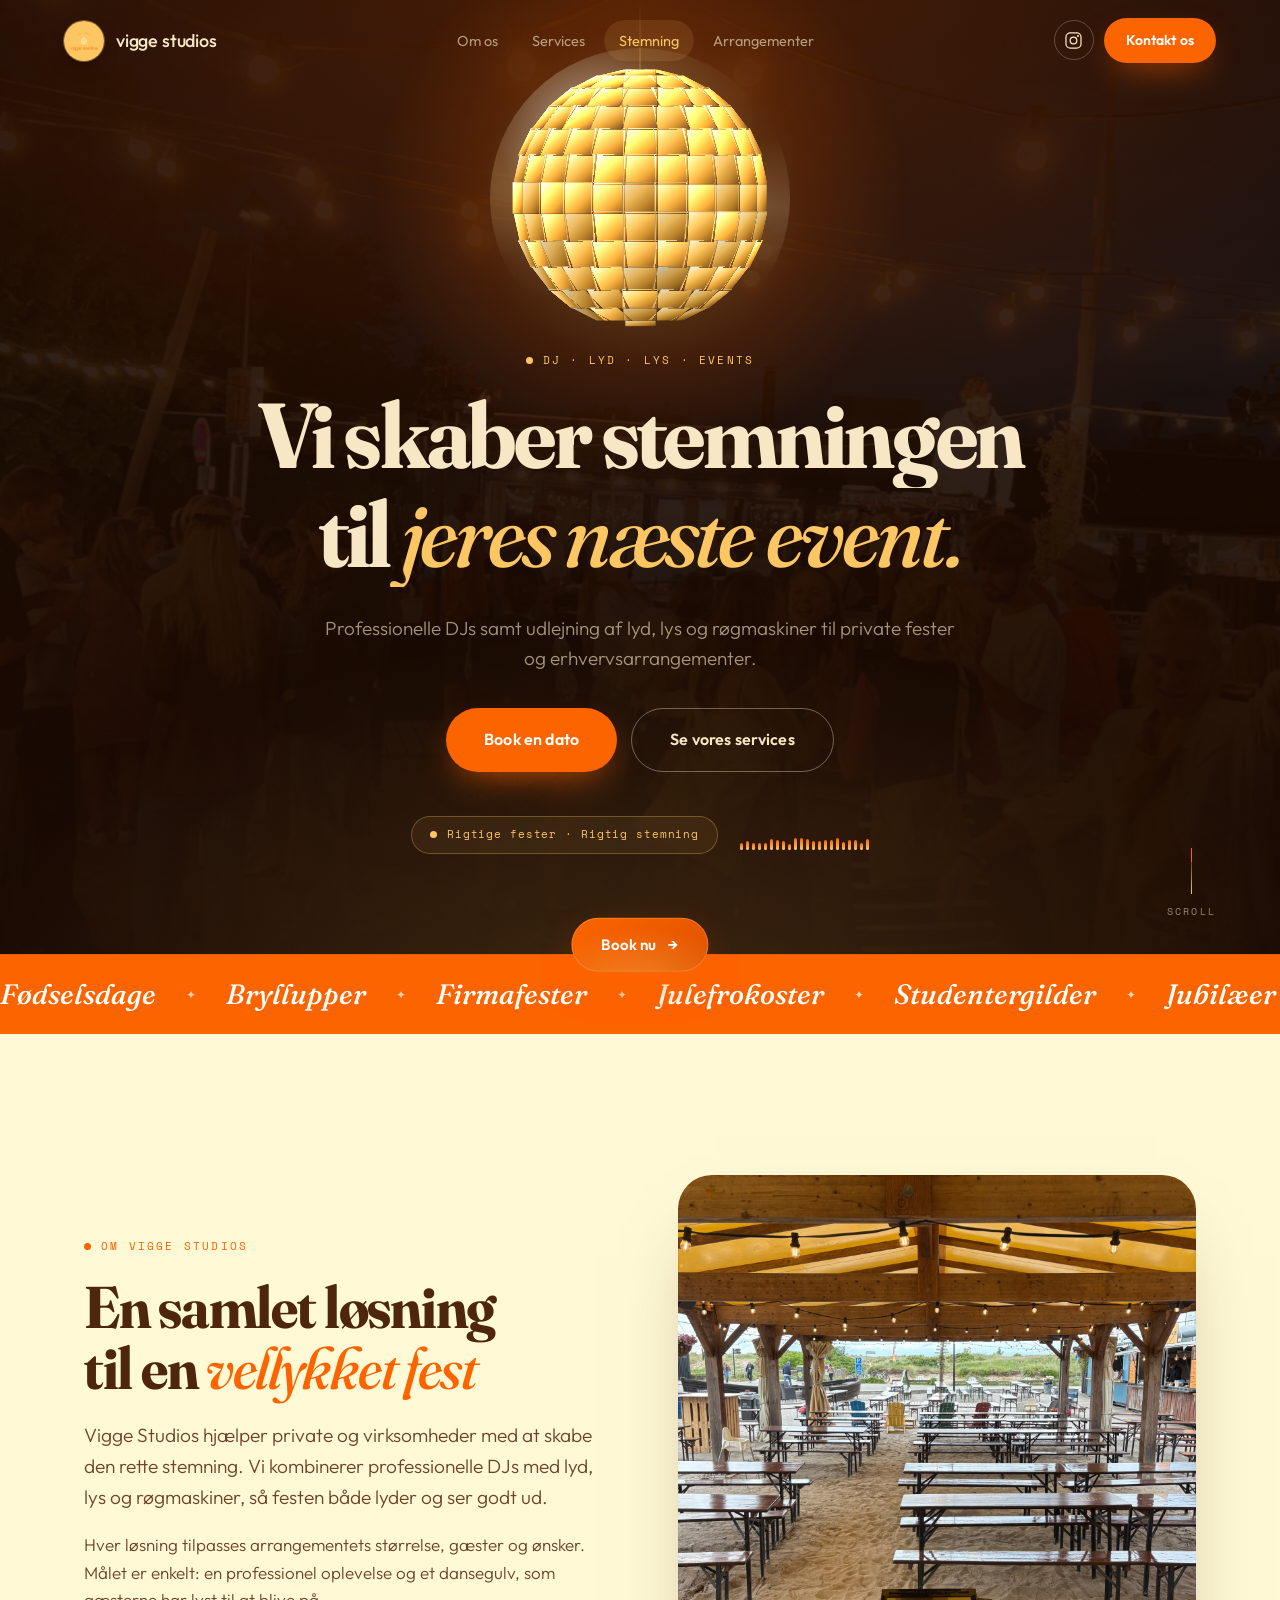
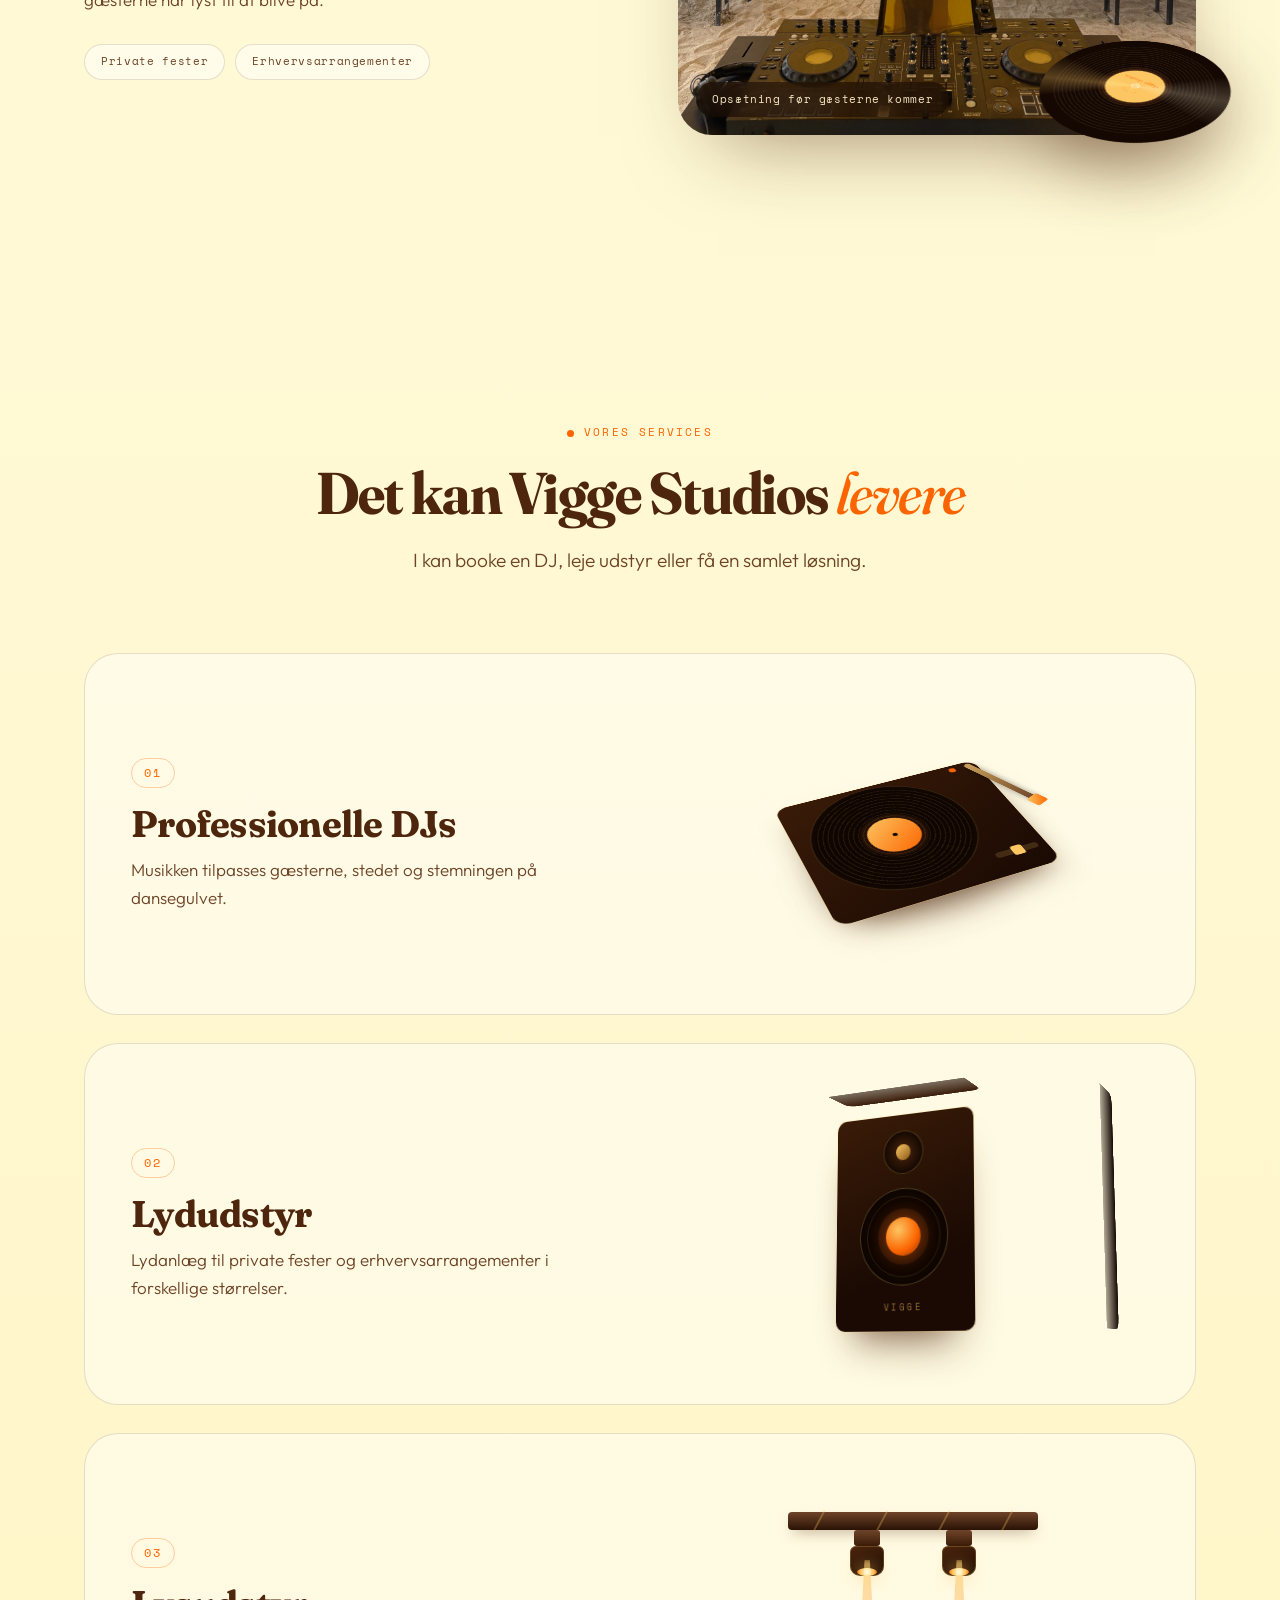
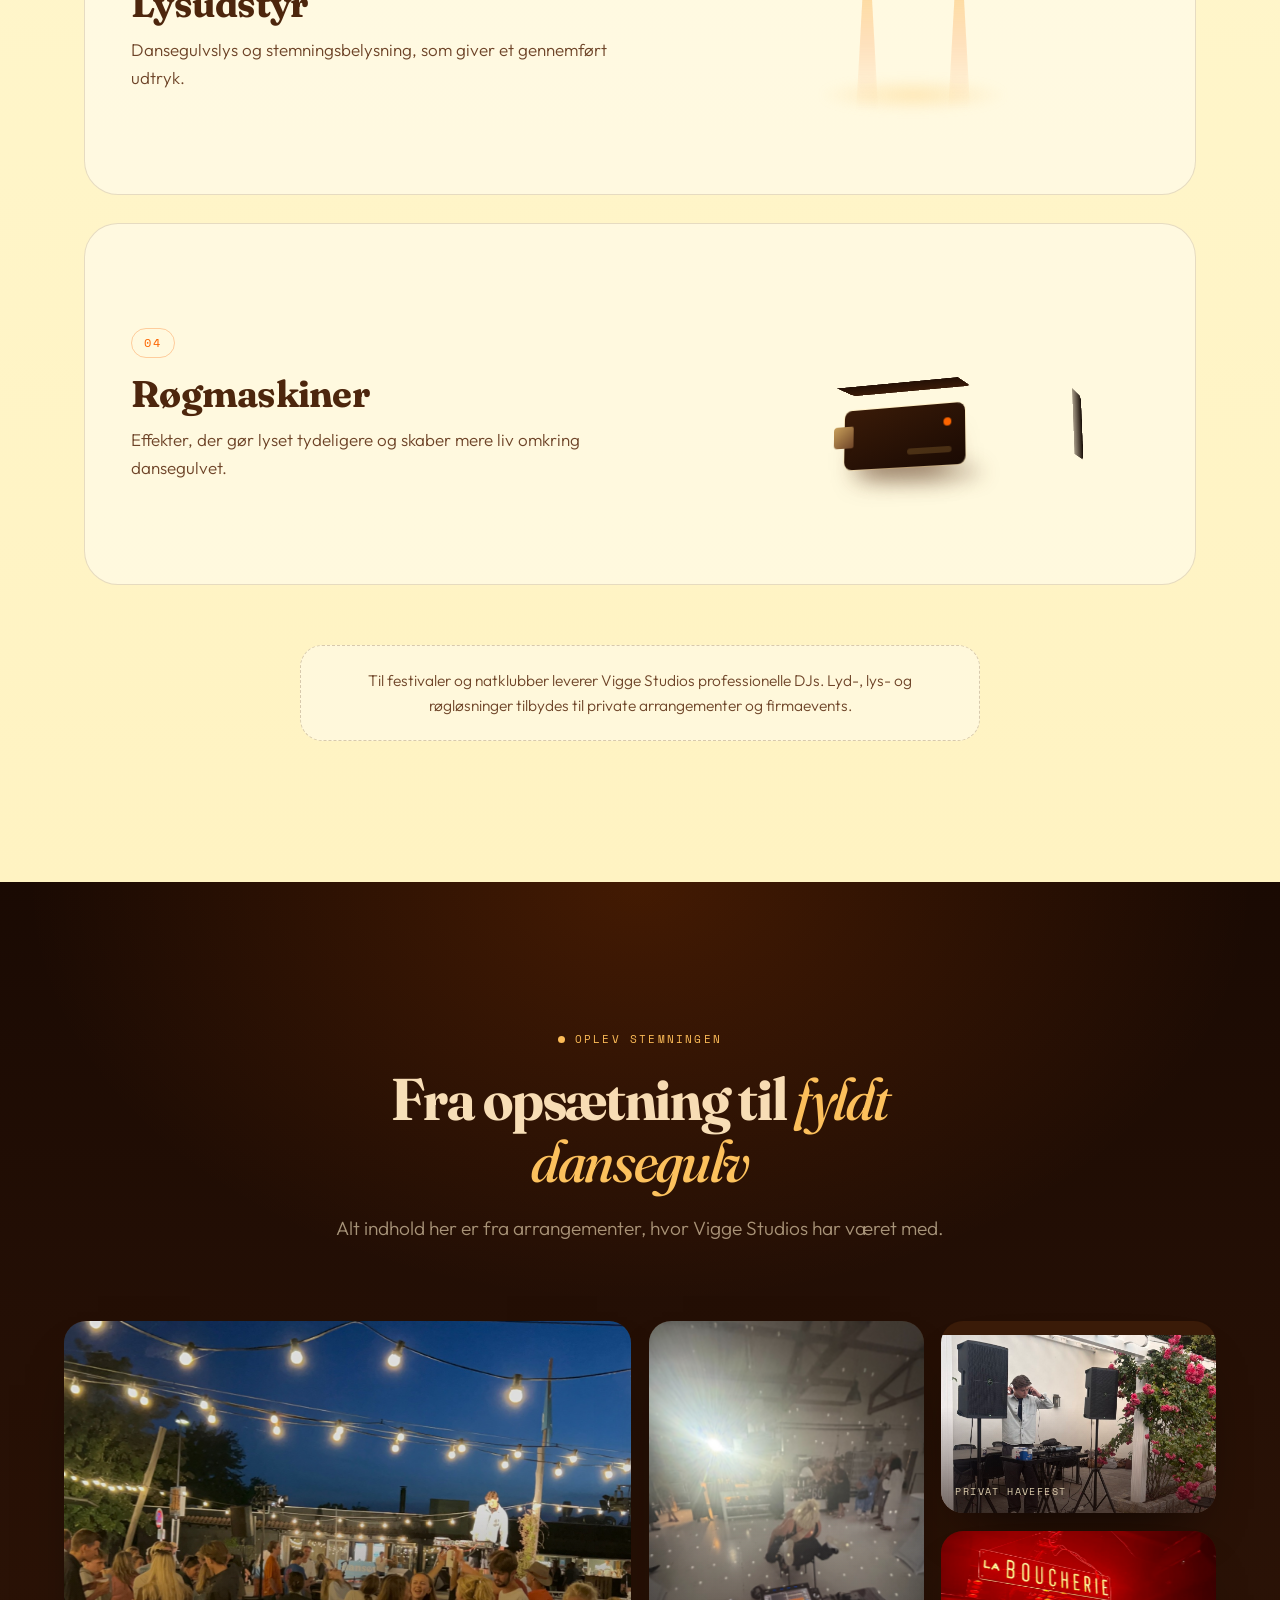
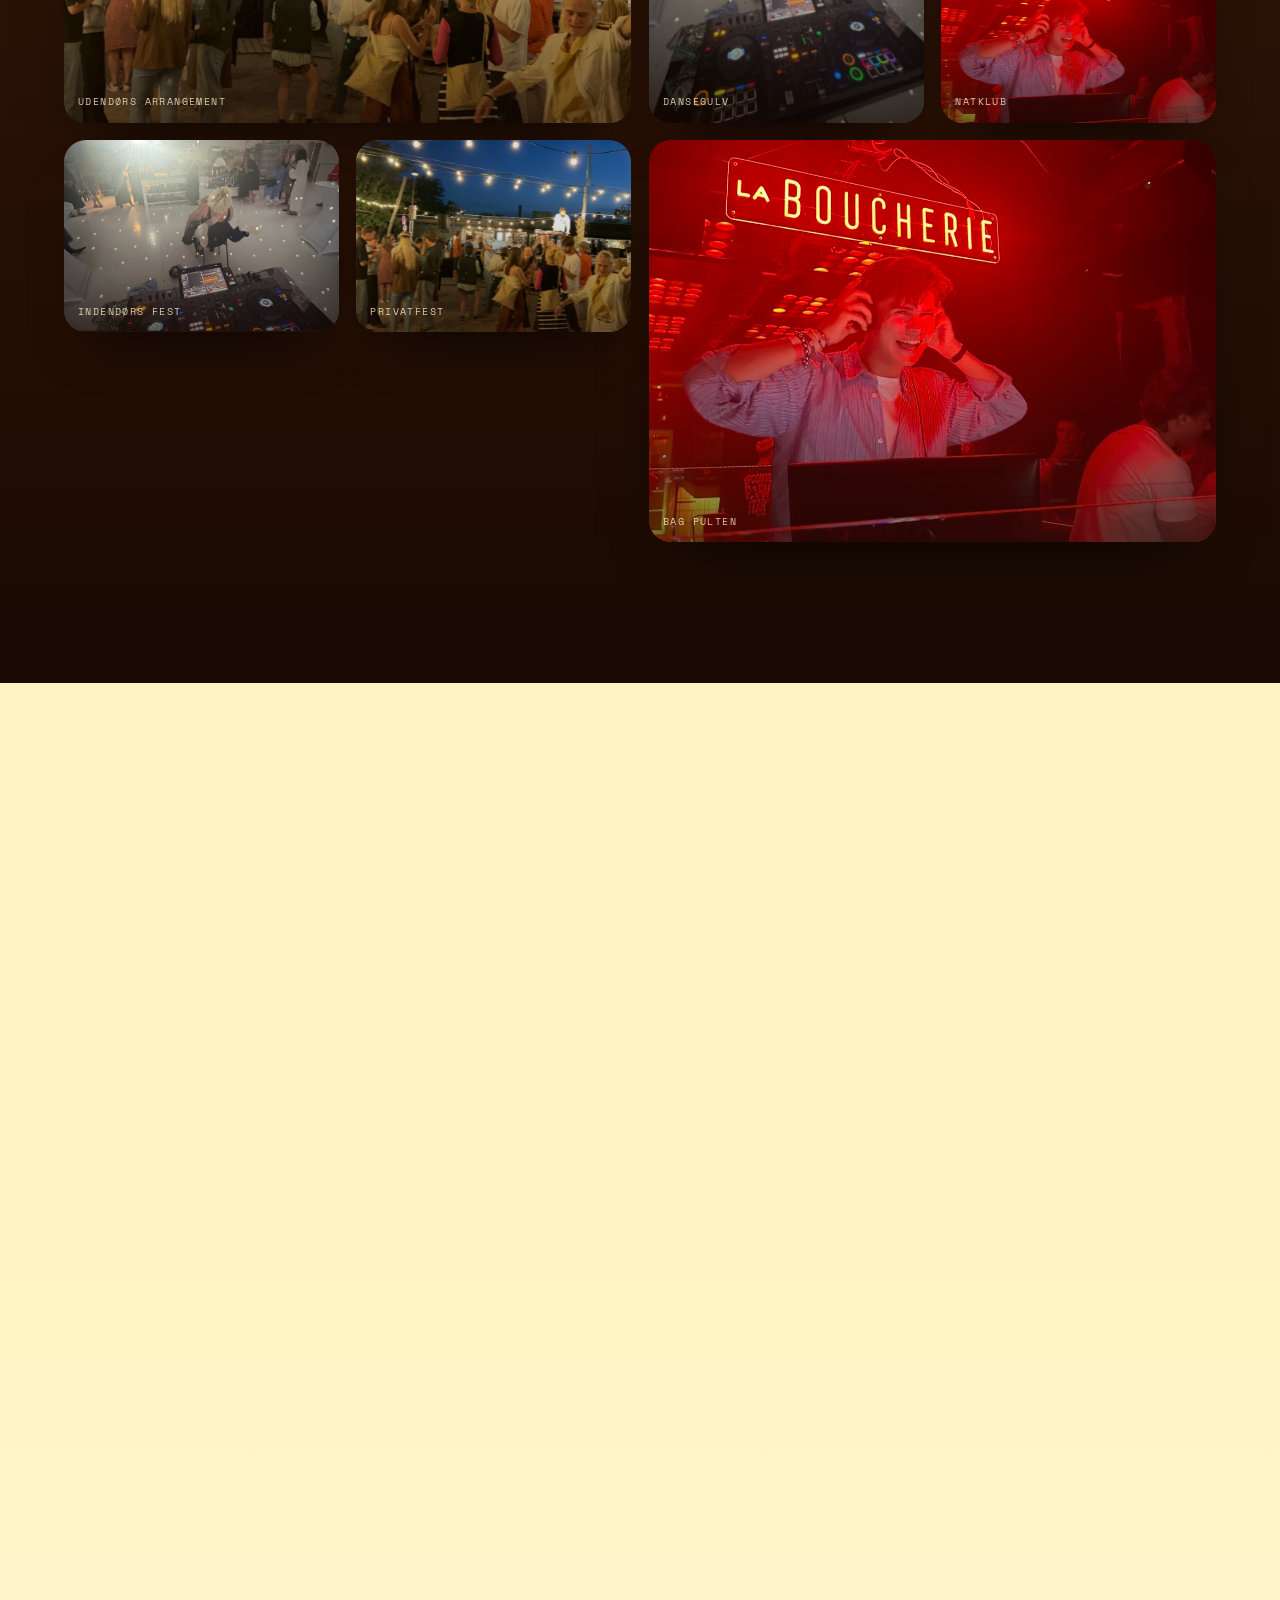
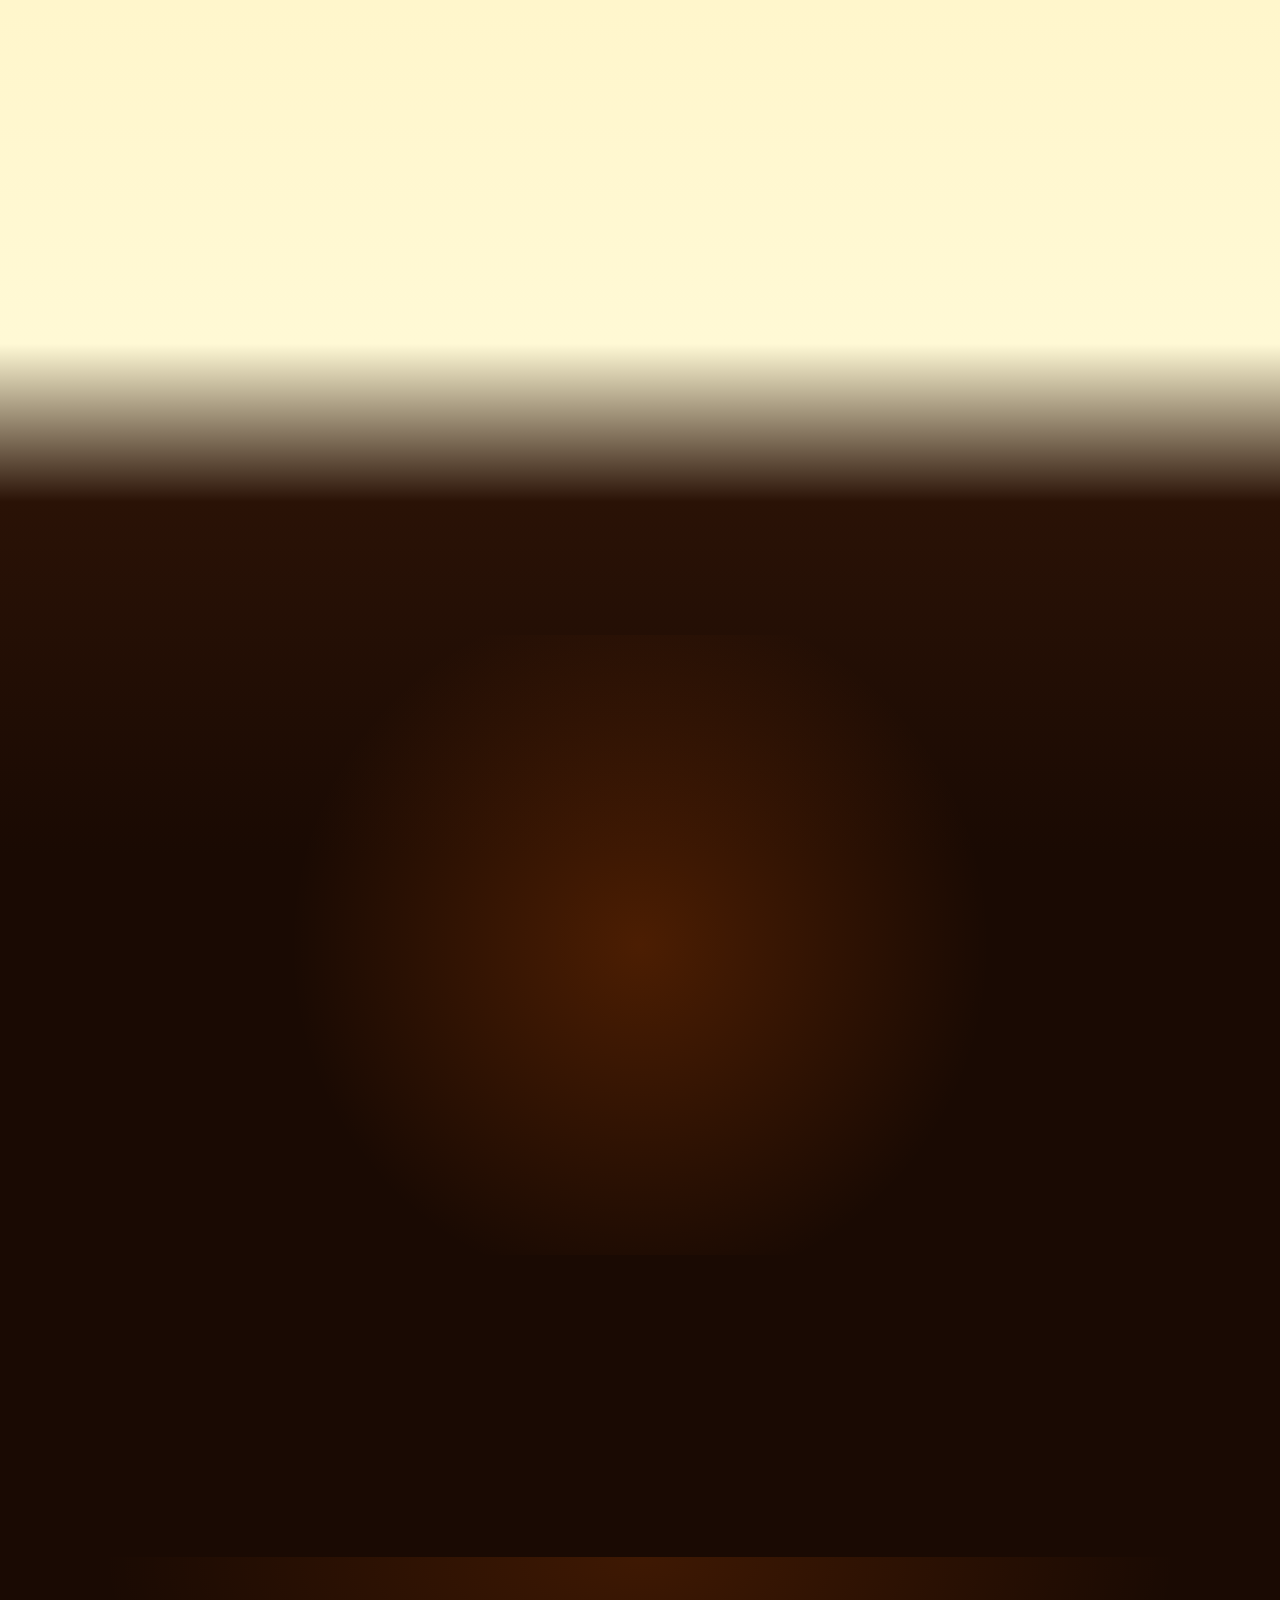
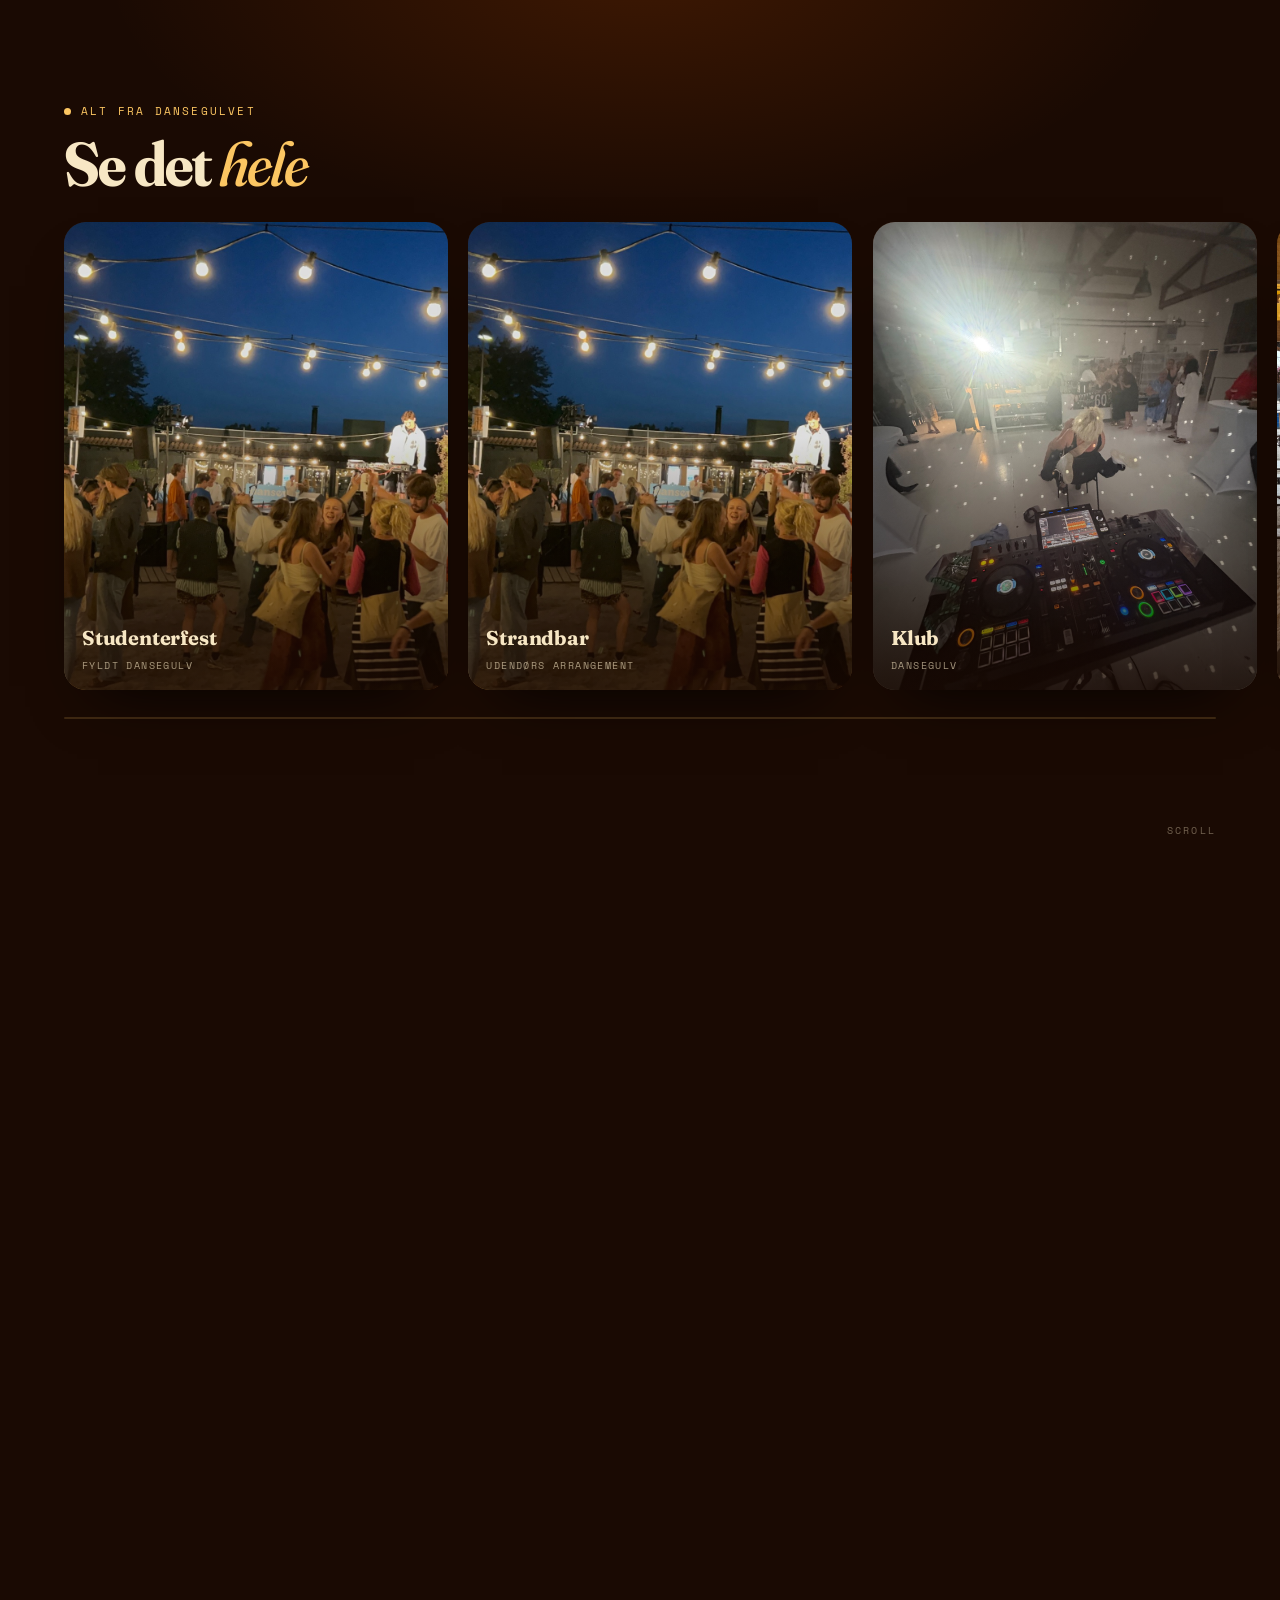
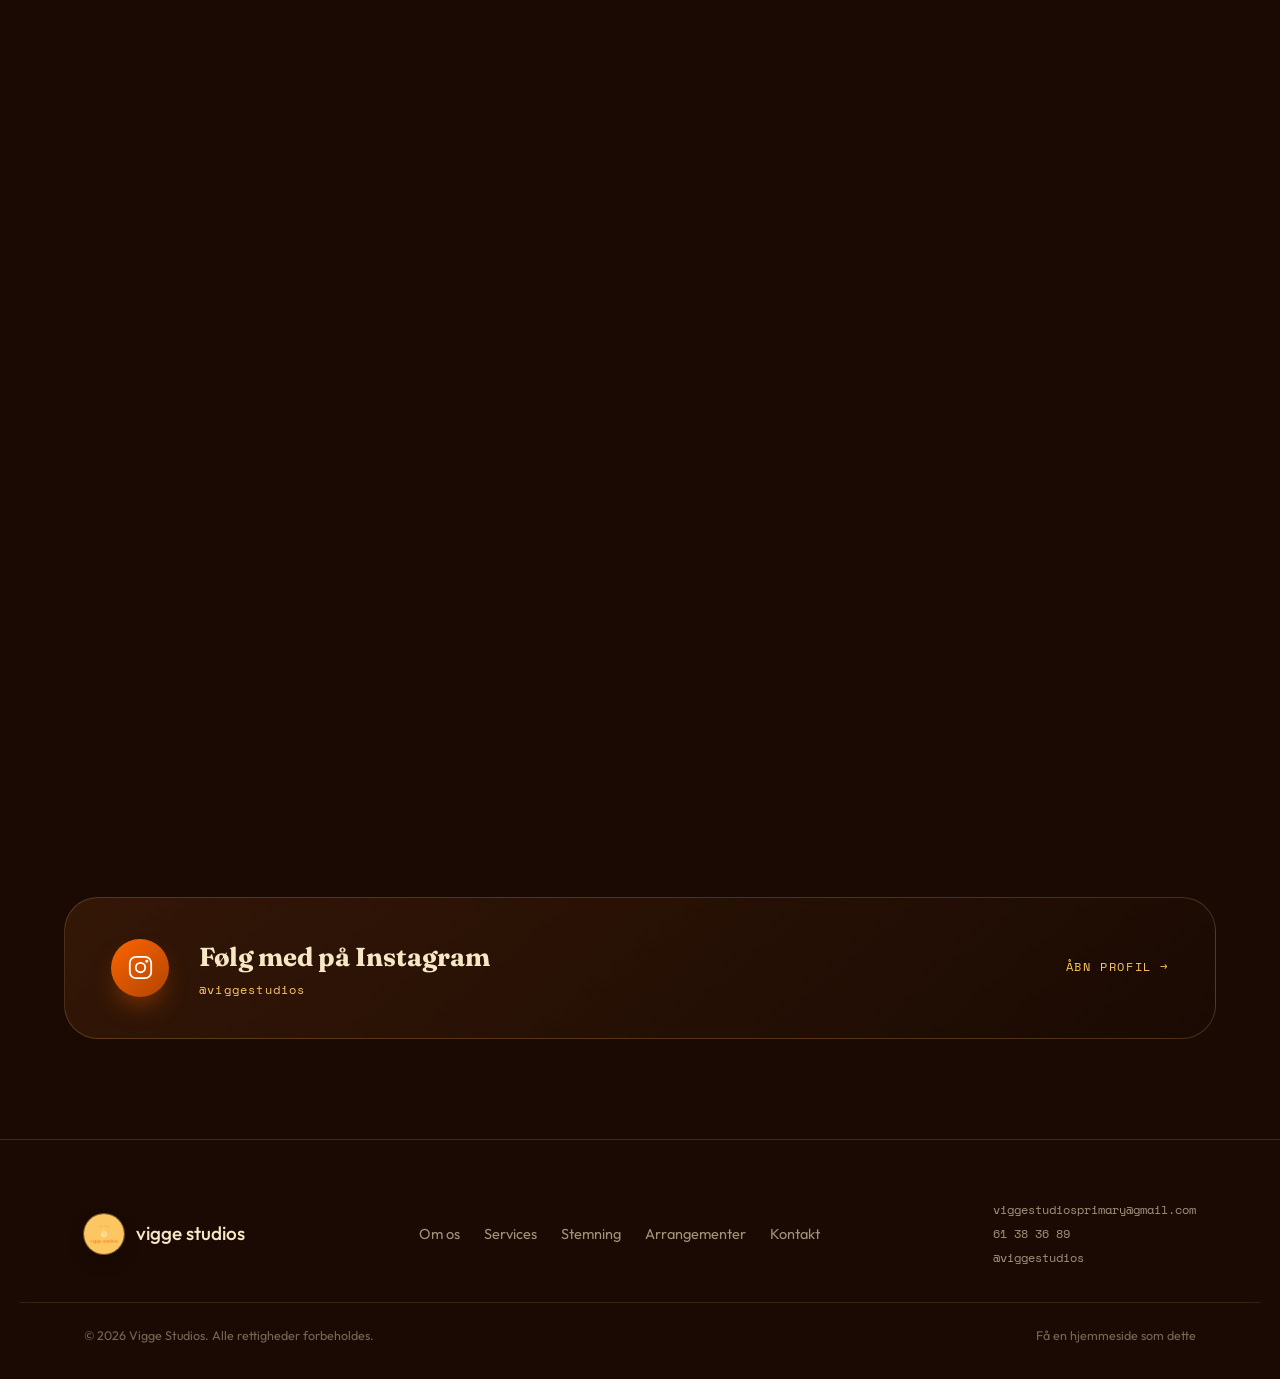
==== index.html @ 2f94278d "Ny hjemmeside + virkende kontaktformular og GEO/SEO-grundlag Erstatter den tidligere version med den" ====
<!DOCTYPE html>
<html lang="da">
<head>
<meta charset="UTF-8">
<meta name="viewport" content="width=device-width, initial-scale=1.0, viewport-fit=cover">
<meta name="description" content="Vigge Studios leverer professionelle DJs samt udlejning af lyd, lys og røgmaskiner til private fester og erhvervsarrangementer.">
<meta name="theme-color" content="#1A0A03">

<!-- Siden svarer på både www, apex og github.io. Uden canonical
     tæller de som tre kopier af samme indhold. -->
<link rel="canonical" href="https://www.viggestudios.com/">
<meta name="robots" content="index, follow, max-image-preview:large, max-snippet:-1, max-video-preview:-1">

<!-- og:image SKAL være absolut. Med en relativ sti viser Facebook,
     LinkedIn og WhatsApp ingenting når linket deles. -->
<meta property="og:title" content="Vigge Studios | DJ, lyd, lys og events">
<meta property="og:description" content="Professionelle DJs samt lyd, lys og røgmaskiner til private fester og erhvervsarrangementer.">
<meta property="og:type" content="website">
<meta property="og:url" content="https://www.viggestudios.com/">
<meta property="og:site_name" content="Vigge Studios">
<meta property="og:locale" content="da_DK">
<meta property="og:image" content="https://www.viggestudios.com/assets/strandbar.jpeg">
<meta property="og:image:alt" content="Vigge Studios – DJ-opsætning med lys til fest">
<meta name="twitter:card" content="summary_large_image">
<meta name="twitter:title" content="Vigge Studios | DJ, lyd, lys og events">
<meta name="twitter:description" content="Professionelle DJs samt lyd, lys og røgmaskiner til private fester og erhvervsarrangementer.">
<meta name="twitter:image" content="https://www.viggestudios.com/assets/strandbar.jpeg">

<title>Vigge Studios | DJ, lyd, lys og events</title>

<link rel="icon" type="image/png" href="assets/vigge-studios-logo.png">
<link rel="preconnect" href="https://fonts.googleapis.com">
<link rel="preconnect" href="https://fonts.gstatic.com" crossorigin>
<link href="https://fonts.googleapis.com/css2?family=Fraunces:ital,opsz,wght@0,9..144,500;0,9..144,700;1,9..144,500&family=Outfit:wght@300;400;500;600;700&family=Space+Mono:wght@400;700&display=swap" rel="stylesheet">
<link rel="stylesheet" href="styles.css">

<script type="application/ld+json">
{
  "@context": "https://schema.org",
  "@type": "LocalBusiness",
  "@id": "https://www.viggestudios.com/#virksomhed",
  "name": "Vigge Studios",
  "url": "https://www.viggestudios.com/",
  "description": "Professionelle DJs samt udlejning af lyd, lys og røgmaskiner til private fester og erhvervsarrangementer.",
  "email": "viggestudiosprimary@gmail.com",
  "telephone": "+4561383689",
  "image": "https://www.viggestudios.com/assets/strandbar.jpeg",
  "logo": "https://www.viggestudios.com/assets/vigge-studios-logo.png",
  "sameAs": ["https://www.instagram.com/viggestudios/"],
  "areaServed": { "@type": "Country", "name": "Danmark" },
  "knowsLanguage": "da",
  "contactPoint": {
    "@type": "ContactPoint",
    "contactType": "Booking og forespørgsler",
    "telephone": "+4561383689",
    "email": "viggestudiosprimary@gmail.com",
    "availableLanguage": "da"
  },
  "makesOffer": [
    { "@type": "Offer", "itemOffered": { "@type": "Service", "name": "Professionelle DJs",
      "description": "Musikken tilpasses gæsterne, stedet og stemningen på dansegulvet." } },
    { "@type": "Offer", "itemOffered": { "@type": "Service", "name": "Lydudstyr",
      "description": "Lydanlæg til private fester og erhvervsarrangementer i forskellige størrelser." } },
    { "@type": "Offer", "itemOffered": { "@type": "Service", "name": "Lysudstyr",
      "description": "Dansegulvslys og stemningsbelysning, som giver et gennemført udtryk." } },
    { "@type": "Offer", "itemOffered": { "@type": "Service", "name": "Røgmaskiner",
      "description": "Effekter, der gør lyset tydeligere og skaber mere liv omkring dansegulvet." } }
  ]
}
</script>
</head>

<body data-beat="124">

<!-- ============ CURSOR ============ -->
<div class="cursor" id="cursor" aria-hidden="true"><span class="cursor-dot"></span><span class="cursor-ring"></span><span class="cursor-label"></span></div>

<!-- ============ AMBIENT LIGHT CANVAS ============ -->
<canvas class="lightfield" id="lightfield" aria-hidden="true"></canvas>
<div class="grain" aria-hidden="true"></div>

<!-- ============ HEADER ============ -->
<header class="site-header" id="header">
  <a class="brand" href="#top" aria-label="Vigge Studios – gå til toppen">
    <span class="brand-mark"><img src="assets/vigge-studios-logo.png" alt=""></span>
    <span class="brand-name">vigge studios</span>
  </a>

  <nav class="nav" aria-label="Hovedmenu">
    <a href="#om"><span>Om os</span></a>
    <a href="#services"><span>Services</span></a>
    <a href="#stemning"><span>Stemning</span></a>
    <a href="#events"><span>Arrangementer</span></a>
  </nav>

  <div class="header-right">
    <a class="ig-link" href="https://instagram.com/viggestudios" target="_blank" rel="noopener noreferrer" aria-label="Vigge Studios på Instagram">
      <svg viewBox="0 0 24 24" aria-hidden="true"><rect x="2.5" y="2.5" width="19" height="19" rx="5.5"/><circle cx="12" cy="12" r="4.2"/><circle cx="17.6" cy="6.4" r="1.3" class="ig-dot"/></svg>
    </a>
    <a class="btn btn-sm btn-solid" href="#kontakt"><span>Kontakt os</span></a>
    <button class="burger" id="burger" type="button" aria-expanded="false" aria-controls="mobile-menu" aria-label="Åbn menu">
      <i></i><i></i><i></i>
    </button>
  </div>
</header>

<!-- ============ MOBILE MENU ============ -->
<div class="mobile-menu" id="mobile-menu" hidden>
  <nav aria-label="Mobilmenu">
    <a href="#om"><em>01</em> Om os</a>
    <a href="#services"><em>02</em> Services</a>
    <a href="#stemning"><em>03</em> Stemning</a>
    <a href="#events"><em>04</em> Arrangementer</a>
    <a href="#kontakt"><em>05</em> Kontakt</a>
  </nav>
  <div class="mobile-menu-foot">
    <a href="tel:+4561383689">61 38 36 89</a>
    <a href="https://instagram.com/viggestudios" target="_blank" rel="noopener noreferrer">@viggestudios</a>
  </div>
</div>

<main id="top">

  <!-- ============ HERO ============ -->
  <section class="hero" id="hero">
    <div class="hero-bg" aria-hidden="true">
      <video id="hero-video" autoplay muted loop playsinline preload="auto" poster="assets/strandbar.jpeg">
        <source src="assets/hero-studenterfest.mp4" type="video/mp4">
      </video>
      <div class="hero-bg-tint"></div>
    </div>

    <!-- 3D disco ball -->
    <div class="ball-stage" aria-hidden="true">
      <div class="ball-rig" id="ball-rig">
        <div class="ball-glow"></div>
        <div class="ball-cord"></div>
        <div class="ball" id="ball"></div>
        <div class="ball-spec"></div>
        <div class="ball-shine"></div>
      </div>
      <div class="beams" id="beams"></div>
    </div>

    <div class="hero-inner">
      <p class="eyebrow hero-eyebrow"><i class="pip"></i>DJ · LYD · LYS · EVENTS</p>

      <h1 class="hero-title">
        <span class="line"><span class="w">Vi</span> <span class="w">skaber</span> <span class="w">stemningen</span></span>
        <span class="line"><span class="w">til</span> <span class="w em">jeres</span> <span class="w em">næste</span> <span class="w em">event.</span></span>
      </h1>

      <p class="hero-text">
        Professionelle DJs samt udlejning af lyd, lys og røgmaskiner til private
        fester og erhvervsarrangementer.
      </p>

      <div class="hero-actions">
        <a class="btn btn-solid btn-lg" href="#kontakt"><span>Book en dato</span></a>
        <a class="btn btn-ghost btn-lg" href="#services"><span>Se vores services</span></a>
      </div>

      <div class="hero-meta">
        <span class="hero-badge"><i class="pip"></i>Rigtige fester · Rigtig stemning</span>
        <div class="vu" id="vu" aria-hidden="true"></div>
      </div>
    </div>

    <a class="scroll-cue" href="#om" aria-label="Scroll ned">
      <span class="scroll-cue-line"></span>
      <span class="scroll-cue-text">Scroll</span>
    </a>
  </section>

  <!-- ============ MARQUEE ============ -->
  <div class="marquee" aria-hidden="true">
    <div class="marquee-track" id="marquee-track">
      <span>Fødselsdage</span><i>✦</i><span>Bryllupper</span><i>✦</i><span>Firmafester</span><i>✦</i>
      <span>Julefrokoster</span><i>✦</i><span>Studentergilder</span><i>✦</i><span>Jubilæer</span><i>✦</i>
      <span>Festivaler</span><i>✦</i><span>Natklubber</span><i>✦</i>
    </div>
  </div>

  <!-- ============ OM ============ -->
  <section class="section about" id="om">
    <div class="wrap about-grid">
      <div class="about-copy copy-block" data-reveal>
        <p class="eyebrow"><i class="pip"></i>OM VIGGE STUDIOS</p>
        <h2 class="h2">En samlet løsning<br>til en <em>vellykket fest</em></h2>
        <p class="lead">
          Vigge Studios hjælper private og virksomheder med at skabe den rette
          stemning. Vi kombinerer professionelle DJs med lyd, lys og røgmaskiner,
          så festen både lyder og ser godt ud.
        </p>
        <p class="body">
          Hver løsning tilpasses arrangementets størrelse, gæster og ønsker.
          Målet er enkelt: en professionel oplevelse og et dansegulv, som gæsterne
          har lyst til at blive på.
        </p>

        <ul class="tick-list">
          <li><span>Private fester</span></li>
          <li><span>Erhvervsarrangementer</span></li>
        </ul>
      </div>

      <div class="about-visual" data-reveal>
        <figure class="tilt-card" data-tilt>
          <img src="assets/dj-strand.jpeg" alt="DJ-setup med Pioneer-controller under åben strandpavillon" loading="lazy">
          <figcaption>Opsætning før gæsterne kommer</figcaption>
        </figure>

        <!-- 3D vinyl prop -->
        <div class="vinyl-prop" id="vinyl-prop" aria-hidden="true">
          <div class="vinyl">
            <div class="vinyl-grooves"></div>
            <div class="vinyl-label"><img src="assets/vigge-studios-logo.png" alt=""></div>
            <div class="vinyl-sheen"></div>
          </div>
        </div>
      </div>
    </div>
  </section>

  <!-- ============ SERVICES ============ -->
  <section class="section services" id="services">
    <div class="wrap">
      <div class="section-head" data-reveal>
        <p class="eyebrow"><i class="pip"></i>VORES SERVICES</p>
        <h2 class="h2">Det kan Vigge Studios <em>levere</em></h2>
        <p class="lead">I kan booke en DJ, leje udstyr eller få en samlet løsning.</p>
      </div>

      <div class="service-list">

        <!-- 01 DJ -->
        <article class="service" data-reveal data-prop="turntable">
          <div class="service-copy">
            <span class="service-no">01</span>
            <h3>Professionelle DJs</h3>
            <p>Musikken tilpasses gæsterne, stedet og stemningen på dansegulvet.</p>
          </div>
          <div class="service-prop">
            <div class="prop prop-turntable">
              <div class="tt-shadow"></div>
              <div class="tt-deck">
                <div class="tt-platter"><div class="tt-vinyl"><i></i><b></b></div></div>
                <div class="tt-arm"><span class="tt-arm-head"></span></div>
                <div class="tt-pitch"><span></span></div>
                <div class="tt-led"></div>
              </div>
            </div>
          </div>
        </article>

        <!-- 02 Lyd -->
        <article class="service" data-reveal data-prop="speaker">
          <div class="service-copy">
            <span class="service-no">02</span>
            <h3>Lydudstyr</h3>
            <p>Lydanlæg til private fester og erhvervsarrangementer i forskellige størrelser.</p>
          </div>
          <div class="service-prop">
            <div class="prop prop-speaker">
              <div class="sp-shadow"></div>
              <div class="sp-box">
                <div class="sp-face">
                  <div class="sp-tweeter"><i></i></div>
                  <div class="sp-woofer"><i></i><b></b></div>
                  <div class="sp-badge">vigge</div>
                </div>
                <div class="sp-side"></div>
                <div class="sp-top"></div>
              </div>
              <div class="sp-waves"><i></i><i></i><i></i></div>
            </div>
          </div>
        </article>

        <!-- 03 Lys -->
        <article class="service" data-reveal data-prop="light">
          <div class="service-copy">
            <span class="service-no">03</span>
            <h3>Lysudstyr</h3>
            <p>Dansegulvslys og stemningsbelysning, som giver et gennemført udtryk.</p>
          </div>
          <div class="service-prop">
            <div class="prop prop-light">
              <div class="lt-truss"><i></i><i></i><i></i><i></i></div>
              <div class="lt-rig">
                <div class="lt-yoke"></div>
                <div class="lt-head"><span class="lt-lens"></span></div>
                <div class="lt-beam"></div>
              </div>
              <div class="lt-rig lt-rig-b">
                <div class="lt-yoke"></div>
                <div class="lt-head"><span class="lt-lens"></span></div>
                <div class="lt-beam"></div>
              </div>
              <div class="lt-floor"></div>
            </div>
          </div>
        </article>

        <!-- 04 Røg -->
        <article class="service" data-reveal data-prop="fog">
          <div class="service-copy">
            <span class="service-no">04</span>
            <h3>Røgmaskiner</h3>
            <p>Effekter, der gør lyset tydeligere og skaber mere liv omkring dansegulvet.</p>
          </div>
          <div class="service-prop">
            <div class="prop prop-fog">
              <div class="fog-puffs"><i></i><i></i><i></i><i></i><i></i></div>
              <div class="fog-box">
                <div class="fog-face"><span class="fog-nozzle"></span><span class="fog-led"></span><span class="fog-grip"></span></div>
                <div class="fog-side"></div>
                <div class="fog-top"></div>
              </div>
              <div class="fog-shadow"></div>
            </div>
          </div>
        </article>

      </div>

      <p class="service-note" data-reveal>
        Til festivaler og natklubber leverer Vigge Studios professionelle DJs.
        Lyd-, lys- og røgløsninger tilbydes til private arrangementer og firmaevents.
      </p>
    </div>
  </section>

  <!-- ============ STEMNING ============ -->
  <section class="section atmosphere" id="stemning">
    <div class="wrap">
      <div class="section-head" data-reveal>
        <p class="eyebrow"><i class="pip"></i>OPLEV STEMNINGEN</p>
        <h2 class="h2">Fra opsætning til <em>fyldt dansegulv</em></h2>
        <p class="lead">Alt indhold her er fra arrangementer, hvor Vigge Studios har været med.</p>
      </div>
    </div>

    <div class="wrap wide">
      <div class="gallery">
        <figure class="g-item g-wide" data-reveal data-parallax="0.06">
          <img src="assets/strandbar.jpeg" alt="Fyldt dansegulv udendørs med lyskæder over gæsterne" loading="lazy">
          <figcaption><span>Udendørs arrangement</span></figcaption>
        </figure>

        <figure class="g-item g-tall g-video" data-reveal data-parallax="0.1">
          <video muted loop playsinline preload="metadata" poster="assets/fest-indendoers.jpeg" data-autoplay>
            <source src="assets/dansegulv-klub.mp4" type="video/mp4">
          </video>
          <figcaption><span>Dansegulv</span></figcaption>
        </figure>

        <figure class="g-item" data-reveal data-parallax="0.08">
          <img src="assets/event-have.jpeg" alt="DJ med højttalere på stativ til privat havearrangement" loading="lazy">
          <figcaption><span>Privat havefest</span></figcaption>
        </figure>

        <figure class="g-item g-video" data-reveal data-parallax="0.05">
          <video muted loop playsinline preload="metadata" poster="assets/natklub.jpeg" data-autoplay>
            <source src="assets/dj-natklub.mp4" type="video/mp4">
          </video>
          <figcaption><span>Natklub</span></figcaption>
        </figure>

        <figure class="g-item" data-reveal data-parallax="0.09">
          <img src="assets/fest-indendoers.jpeg" alt="Indendørs fest med lyseffekt, røg og LED-dansegulv" loading="lazy">
          <figcaption><span>Indendørs fest</span></figcaption>
        </figure>

        <figure class="g-item g-video" data-reveal data-parallax="0.07">
          <video muted loop playsinline preload="metadata" poster="assets/strandbar.jpeg" data-autoplay>
            <source src="assets/privatfest-dansegulv.mp4" type="video/mp4">
          </video>
          <figcaption><span>Privatfest</span></figcaption>
        </figure>

        <figure class="g-item g-wide" data-reveal data-parallax="0.06">
          <img src="assets/natklub.jpeg" alt="DJ bag pulten på natklub i rødt lys" loading="lazy">
          <figcaption><span>Bag pulten</span></figcaption>
        </figure>
      </div>
    </div>
  </section>

  <!-- ============ ARRANGEMENTER ============ -->
  <section class="section events" id="events">
    <div class="wrap">
      <div class="events-inner" data-reveal>
        <div class="events-head">
          <p class="eyebrow"><i class="pip"></i>ARRANGEMENTER</p>
          <h2 class="h2">Til både private<br>og <em>erhverv</em></h2>
        </div>

        <div class="chips">
          <span class="chip">Fødselsdage</span>
          <span class="chip">Bryllupper</span>
          <span class="chip">Firmafester</span>
          <span class="chip">Julefrokoster</span>
          <span class="chip">Studentergilder</span>
          <span class="chip">Jubilæer</span>
          <span class="chip chip-alt">Festivaler <em>· kun DJ</em></span>
          <span class="chip chip-alt">Natklubber <em>· kun DJ</em></span>
        </div>
      </div>
    </div>
  </section>

  <!-- ============ HVORFOR ============ -->
  <section class="section why">
    <div class="wrap">
      <div class="why-head" data-reveal>
        <p class="eyebrow"><i class="pip"></i>HVORFOR VÆLGE OS?</p>
        <h2 class="h2">Et professionelt udtryk<br>fra <em>start til slut</em></h2>
      </div>

      <div class="why-grid">
        <div class="why-card" data-reveal><strong>01</strong><p>Fleksible løsninger tilpasset jeres arrangement</p></div>
        <div class="why-card" data-reveal><strong>02</strong><p>Professionelle DJs med blik for publikum</p></div>
        <div class="why-card" data-reveal><strong>03</strong><p>Udstyr samlet i én løsning</p></div>
        <div class="why-card" data-reveal><strong>04</strong><p>Direkte og personlig kontakt</p></div>
      </div>
    </div>
  </section>

  <!-- ============ KONTAKT / CTA ============ -->
  <section class="section contact" id="kontakt">
    <div class="contact-glow" aria-hidden="true"></div>

    <div class="wrap contact-grid">
      <div class="contact-copy copy-block" data-reveal>
        <p class="eyebrow"><i class="pip"></i>KONTAKT</p>
        <h2 class="h2">Lad os tale om jeres<br><em>næste arrangement</em></h2>
        <p class="lead">
          Kontakt Vigge Studios direkte på mail, telefon eller Instagram.
          Fortæl gerne dato, sted, type af arrangement og cirka antal gæster.
        </p>

        <div class="contact-direct">
          <a class="contact-line" href="mailto:viggestudiosprimary@gmail.com">
            <span class="cl-label">Mail</span>
            <span class="cl-value">viggestudiosprimary@gmail.com</span>
          </a>
          <a class="contact-line" href="tel:+4561383689">
            <span class="cl-label">Telefon</span>
            <span class="cl-value">61 38 36 89</span>
          </a>
          <a class="contact-line" href="https://instagram.com/viggestudios" target="_blank" rel="noopener noreferrer">
            <span class="cl-label">Instagram</span>
            <span class="cl-value">@viggestudios</span>
          </a>
        </div>
      </div>

      <div class="contact-form-wrap" data-reveal>
        <form class="contact-form" id="contact-form" novalidate>
          <p class="form-title">Skriv til os</p>

          <div class="field-row">
            <label class="field">
              <span>Navn</span>
              <input type="text" name="navn" placeholder="Dit navn" autocomplete="name">
            </label>
            <label class="field">
              <span>Telefon</span>
              <input type="tel" name="telefon" placeholder="12 34 56 78" autocomplete="tel">
            </label>
          </div>

          <label class="field">
            <span>E-mail</span>
            <input type="email" name="email" placeholder="din@mail.dk" autocomplete="email">
          </label>

          <div class="field-row">
            <label class="field">
              <span>Dato</span>
              <input type="date" name="dato">
            </label>
            <label class="field">
              <span>Antal gæster</span>
              <input type="number" name="gaester" min="1" placeholder="ca. 80">
            </label>
          </div>

          <label class="field">
            <span>Type af arrangement</span>
            <div class="select-wrap">
              <select name="type">
                <option value="">Vælg…</option>
                <option>Fødselsdag</option>
                <option>Bryllup</option>
                <option>Firmafest</option>
                <option>Julefrokost</option>
                <option>Studentergilde</option>
                <option>Jubilæum</option>
                <option>Festival</option>
                <option>Natklub</option>
                <option>Andet</option>
              </select>
            </div>
          </label>

          <fieldset class="field pick">
            <legend><span>Hvad skal vi levere?</span></legend>
            <div class="pick-grid">
              <label class="pick-item"><input type="checkbox" name="ydelse" value="DJ"><span>DJ</span></label>
              <label class="pick-item"><input type="checkbox" name="ydelse" value="Lyd"><span>Lyd</span></label>
              <label class="pick-item"><input type="checkbox" name="ydelse" value="Lys"><span>Lys</span></label>
              <label class="pick-item"><input type="checkbox" name="ydelse" value="Røg"><span>Røg</span></label>
            </div>
          </fieldset>

          <label class="field">
            <span>Fortæl om festen</span>
            <textarea name="besked" rows="4" placeholder="Sted, tidsrum og hvad I drømmer om…"></textarea>
          </label>

          <!-- spamfælde: skjult for mennesker, udfyldes kun af bots -->
          <label class="hp" aria-hidden="true">
            <span>Lad dette felt stå tomt</span>
            <input type="checkbox" name="botcheck" tabindex="-1" autocomplete="off">
          </label>

          <button class="btn btn-solid btn-lg btn-block" type="submit"><span>Send forespørgsel</span></button>
          <p class="form-error" id="form-error" role="alert" hidden></p>
          <p class="form-foot">
            Vi vender som regel tilbage inden for et døgn.<br>
            Dine oplysninger bruges kun til at besvare din henvendelse.
            <a href="persondatapolitik.html">Sådan behandler vi dem</a>
          </p>

          <div class="form-done" id="form-done" hidden>
            <div class="form-done-ball"></div>
            <p class="form-done-title">Tak for din besked</p>
            <p class="form-done-text">Vi vender tilbage hurtigst muligt.</p>
          </div>
        </form>
      </div>
    </div>
  </section>

  <!-- ============ REEL — vandret gennemløb af alt materiale ============ -->
  <section class="reel" id="reel" aria-label="Billeder og video fra arrangementer">
    <div class="reel-sticky">
      <div class="reel-head">
        <p class="eyebrow"><i class="pip"></i>ALT FRA DANSEGULVET</p>
        <h2 class="reel-title">Se det <em>hele</em></h2>
      </div>

      <div class="reel-viewport">
        <div class="reel-track" id="reel-track">

          <figure class="reel-item reel-video">
            <video muted loop playsinline preload="none" poster="assets/strandbar.jpeg" data-autoplay>
              <source src="assets/hero-studenterfest.mp4" type="video/mp4">
            </video>
            <figcaption><b>Studenterfest</b><span>Fyldt dansegulv</span></figcaption>
          </figure>

          <figure class="reel-item">
            <img src="assets/strandbar.jpeg" alt="Fyldt dansegulv udendørs med lyskæder over gæsterne" loading="lazy">
            <figcaption><b>Strandbar</b><span>Udendørs arrangement</span></figcaption>
          </figure>

          <figure class="reel-item reel-video">
            <video muted loop playsinline preload="none" poster="assets/fest-indendoers.jpeg" data-autoplay>
              <source src="assets/dansegulv-klub.mp4" type="video/mp4">
            </video>
            <figcaption><b>Klub</b><span>Dansegulv</span></figcaption>
          </figure>

          <figure class="reel-item">
            <img src="assets/dj-strand.jpeg" alt="DJ-setup med Pioneer-controller under åben strandpavillon" loading="lazy">
            <figcaption><b>Opsætning</b><span>Før gæsterne kommer</span></figcaption>
          </figure>

          <figure class="reel-item reel-video">
            <video muted loop playsinline preload="none" poster="assets/natklub.jpeg" data-autoplay>
              <source src="assets/dj-natklub.mp4" type="video/mp4">
            </video>
            <figcaption><b>Natklub</b><span>Bag pulten</span></figcaption>
          </figure>

          <figure class="reel-item">
            <img src="assets/event-have.jpeg" alt="DJ med højttalere på stativ til privat havearrangement" loading="lazy">
            <figcaption><b>Havefest</b><span>Privat arrangement</span></figcaption>
          </figure>

          <figure class="reel-item reel-video">
            <video muted loop playsinline preload="none" poster="assets/fest-indendoers.jpeg" data-autoplay>
              <source src="assets/privatfest-dansegulv.mp4" type="video/mp4">
            </video>
            <figcaption><b>Privatfest</b><span>Dansegulv</span></figcaption>
          </figure>

          <figure class="reel-item">
            <img src="assets/fest-indendoers.jpeg" alt="Indendørs fest med lyseffekt, røg og LED-dansegulv" loading="lazy">
            <figcaption><b>Indendørs</b><span>Lys og røg</span></figcaption>
          </figure>

          <figure class="reel-item">
            <img src="assets/natklub.jpeg" alt="DJ bag pulten på natklub i rødt lys" loading="lazy">
            <figcaption><b>Natklub</b><span>Rødt lys</span></figcaption>
          </figure>

          <!-- Instagram-kort som afslutning på rullen -->
          <a class="reel-item reel-ig" href="https://instagram.com/viggestudios" target="_blank" rel="noopener noreferrer">
            <span class="reel-ig-icon">
              <svg viewBox="0 0 24 24" aria-hidden="true"><rect x="2.5" y="2.5" width="19" height="19" rx="5.5"/><circle cx="12" cy="12" r="4.2"/><circle cx="17.6" cy="6.4" r="1.3" class="ig-dot"/></svg>
            </span>
            <b>Se mere på Instagram</b>
            <span>@viggestudios</span>
          </a>

        </div>
      </div>

      <div class="reel-progress" aria-hidden="true"><i id="reel-bar"></i></div>
      <p class="reel-hint" aria-hidden="true">Scroll</p>
    </div>
  </section>

  <!-- ============ INSTAGRAM BAND ============ -->
  <section class="ig-band">
    <a class="ig-band-inner" href="https://instagram.com/viggestudios" target="_blank" rel="noopener noreferrer">
      <span class="ig-band-mark">
        <svg viewBox="0 0 24 24" aria-hidden="true"><rect x="2.5" y="2.5" width="19" height="19" rx="5.5"/><circle cx="12" cy="12" r="4.2"/><circle cx="17.6" cy="6.4" r="1.3" class="ig-dot"/></svg>
      </span>
      <span class="ig-band-text">
        <b>Følg med på Instagram</b>
        <em>@viggestudios</em>
      </span>
      <span class="ig-band-cta">Åbn profil →</span>
    </a>
  </section>
</main>

<!-- ============ FOOTER ============ -->
<footer class="site-footer">
  <div class="wrap footer-grid">
    <a class="footer-brand" href="#top">
      <span class="brand-mark"><img src="assets/vigge-studios-logo.png" alt=""></span>
      <span>vigge studios</span>
    </a>

    <nav class="footer-nav" aria-label="Footermenu">
      <a href="#om">Om os</a>
      <a href="#services">Services</a>
      <a href="#stemning">Stemning</a>
      <a href="#events">Arrangementer</a>
      <a href="#kontakt">Kontakt</a>
    </nav>

    <div class="footer-contact">
      <a href="mailto:viggestudiosprimary@gmail.com">viggestudiosprimary@gmail.com</a>
      <a href="tel:+4561383689">61 38 36 89</a>
      <a href="https://instagram.com/viggestudios" target="_blank" rel="noopener noreferrer">@viggestudios</a>
    </div>
  </div>

  <div class="wrap footer-bottom">
    <p>© <span id="year"></span> Vigge Studios. Alle rettigheder forbeholdes.</p>
    <a class="studio-credit" href="https://klinikwebstudio.dk" target="_blank" rel="noopener noreferrer">Få en hjemmeside som dette</a>
  </div>
</footer>

<!-- =========================================================
     BOOKING-OPLEVELSE
     Åbner over siden når man trykker book. Ét spørgsmål pr.
     skærm, scroll-drevet, med et spring-over til formularen
     for dem der bare vil hurtigt igennem.
     ========================================================= -->
<div class="book" id="book" role="dialog" aria-modal="true" aria-label="Book Vigge Studios" hidden>

  <div class="book-fx" aria-hidden="true">
    <div class="book-beams"><i></i><i></i><i></i><i></i><i></i></div>
    <div class="book-ball"><span class="book-ball-body"></span><span class="book-ball-spec"></span></div>
    <canvas class="book-canvas" id="book-canvas"></canvas>
    <div class="book-vignette"></div>
  </div>

  <div class="book-chrome">
    <a class="book-brand" href="#top">
      <span class="brand-mark"><img src="assets/vigge-studios-logo.png" alt=""></span>
      <span>vigge studios</span>
    </a>
    <div class="book-rail" aria-hidden="true"><i id="book-rail-fill"></i></div>
    <button class="book-close" id="book-close" type="button" aria-label="Luk booking">
      <svg viewBox="0 0 24 24" aria-hidden="true"><path d="M6 6l12 12M18 6L6 18"/></svg>
    </button>
  </div>

  <div class="book-scroll" id="book-scroll">

    <!-- 0 · intro -->
    <section class="book-step book-intro" data-step="0">
      <div class="book-inner">
        <p class="eyebrow"><i class="pip"></i>BOOKING</p>
        <h2 class="book-h">Lad os planlægge<br><em>jeres fest</em></h2>
        <p class="book-lead">Fire hurtige spørgsmål. Så ved vi nok til at vende tilbage med et konkret bud.</p>
        <button class="btn btn-solid btn-lg book-next" type="button" data-goto="1"><span>Kom i gang</span></button>
        <button class="book-skip" type="button" id="book-skip">Spring over — vis formularen</button>
      </div>
      <span class="book-scrollhint" aria-hidden="true">Scroll</span>
    </section>

    <!-- 1 · type -->
    <section class="book-step" data-step="1">
      <div class="book-inner">
        <p class="book-num">01 / 04</p>
        <h2 class="book-h">Hvad skal vi<br><em>spille til?</em></h2>
        <div class="book-opts" data-field="type" data-single>
          <button class="book-opt" type="button" data-value="Fødselsdag">Fødselsdag</button>
          <button class="book-opt" type="button" data-value="Bryllup">Bryllup</button>
          <button class="book-opt" type="button" data-value="Firmafest">Firmafest</button>
          <button class="book-opt" type="button" data-value="Julefrokost">Julefrokost</button>
          <button class="book-opt" type="button" data-value="Studentergilde">Studentergilde</button>
          <button class="book-opt" type="button" data-value="Jubilæum">Jubilæum</button>
          <button class="book-opt" type="button" data-value="Festival">Festival</button>
          <button class="book-opt" type="button" data-value="Natklub">Natklub</button>
          <button class="book-opt" type="button" data-value="Andet">Andet</button>
        </div>
      </div>
    </section>

    <!-- 2 · ydelser, med de rigtige 3D-props -->
    <section class="book-step" data-step="2">
      <div class="book-inner book-inner-wide">
        <p class="book-num">02 / 04</p>
        <h2 class="book-h">Hvad skal vi <em>levere?</em></h2>
        <p class="book-sub">Vælg gerne flere.</p>

        <div class="book-props" data-field="ydelser">
          <button class="book-prop" type="button" data-value="DJ">
            <span class="book-prop-stage">
              <span class="prop prop-turntable bp-turntable">
                <span class="tt-deck">
                  <span class="tt-platter"><span class="tt-vinyl"><i></i><b></b></span></span>
                  <span class="tt-arm"><span class="tt-arm-head"></span></span>
                </span>
              </span>
            </span>
            <b>DJ</b><em>Musik tilpasset gæsterne</em>
          </button>

          <button class="book-prop" type="button" data-value="Lyd">
            <span class="book-prop-stage">
              <span class="prop prop-speaker bp-speaker">
                <span class="sp-box">
                  <span class="sp-face">
                    <span class="sp-tweeter"><i></i></span>
                    <span class="sp-woofer"><i></i><b></b></span>
                  </span>
                  <span class="sp-side"></span><span class="sp-top"></span>
                </span>
              </span>
            </span>
            <b>Lyd</b><em>Anlæg i flere størrelser</em>
          </button>

          <button class="book-prop" type="button" data-value="Lys">
            <span class="book-prop-stage">
              <span class="prop prop-light bp-light">
                <span class="lt-truss"><i></i><i></i><i></i></span>
                <span class="lt-rig">
                  <span class="lt-yoke"></span>
                  <span class="lt-head"><span class="lt-lens"></span></span>
                  <span class="lt-beam"></span>
                </span>
                <span class="lt-floor"></span>
              </span>
            </span>
            <b>Lys</b><em>Dansegulv og stemning</em>
          </button>

          <button class="book-prop" type="button" data-value="Røg">
            <span class="book-prop-stage">
              <span class="prop prop-fog bp-fog">
                <span class="fog-puffs"><i></i><i></i><i></i></span>
                <span class="fog-box">
                  <span class="fog-face"><span class="fog-nozzle"></span><span class="fog-led"></span></span>
                  <span class="fog-side"></span><span class="fog-top"></span>
                </span>
              </span>
            </span>
            <b>Røg</b><em>Gør lyset tydeligere</em>
          </button>
        </div>

        <button class="btn btn-ghost book-next" type="button" data-goto="3"><span>Videre</span></button>
      </div>
    </section>

    <!-- 3 · dato og gæster -->
    <section class="book-step" data-step="3">
      <div class="book-inner">
        <p class="book-num">03 / 04</p>
        <h2 class="book-h">Hvornår — og<br><em>hvor mange?</em></h2>

        <div class="book-when">
          <label class="book-field">
            <span>Dato</span>
            <input type="date" id="bk-dato">
          </label>

          <div class="book-field">
            <span>Antal gæster</span>
            <div class="book-guests">
              <output class="book-guests-num" id="bk-gaester-out">80</output>
              <input type="range" id="bk-gaester" min="10" max="400" step="5" value="80" aria-label="Antal gæster">
              <div class="book-guests-scale"><i>10</i><i>400+</i></div>
            </div>
          </div>
        </div>

        <button class="btn btn-ghost book-next" type="button" data-goto="4"><span>Videre</span></button>
      </div>
    </section>

    <!-- 4 · kontakt -->
    <section class="book-step" data-step="4">
      <div class="book-inner">
        <p class="book-num">04 / 04</p>
        <h2 class="book-h">Hvor kan vi<br><em>fange jer?</em></h2>

        <div class="book-contact">
          <label class="book-field"><span>Navn</span><input type="text" id="bk-navn" placeholder="Dit navn" autocomplete="name"></label>
          <label class="book-field"><span>Telefon</span><input type="tel" id="bk-tlf" placeholder="12 34 56 78" autocomplete="tel"></label>
          <label class="book-field"><span>E-mail</span><input type="email" id="bk-mail" placeholder="din@mail.dk" autocomplete="email"></label>
          <label class="book-field"><span>Sted eller bemærkning</span><input type="text" id="bk-sted" placeholder="Adresse, lokale, ønsker…"></label>
        </div>

        <button class="btn btn-solid btn-lg book-next" type="button" data-goto="5"><span>Se opsummering</span></button>
      </div>
    </section>

    <!-- 5 · opsummering -->
    <section class="book-step book-final" data-step="5">
      <div class="book-inner">
        <p class="eyebrow"><i class="pip"></i>NÆSTEN FÆRDIG</p>
        <h2 class="book-h">Ser det<br><em>rigtigt ud?</em></h2>

        <dl class="book-summary" id="book-summary"></dl>

        <button class="btn btn-solid btn-lg" type="button" id="book-send"><span>Send forespørgsel</span></button>
        <p class="form-error" id="book-error" role="alert" hidden></p>
        <p class="book-note">
          Vi vender som regel tilbage inden for et døgn.<br>
          Dine oplysninger bruges kun til at besvare din henvendelse.
          <a href="persondatapolitik.html" target="_blank" rel="noopener">Sådan behandler vi dem</a>
        </p>
      </div>

      <div class="book-done" id="book-done" hidden>
        <div class="book-done-ball"></div>
        <h3>Tak — vi er på sagen</h3>
        <p>Vi vender tilbage hurtigst muligt med et konkret bud.</p>
        <div class="book-done-links">
          <a href="tel:+4561383689">61 38 36 89</a>
          <a href="https://instagram.com/viggestudios" target="_blank" rel="noopener noreferrer">@viggestudios</a>
        </div>
        <button class="btn btn-ghost" type="button" id="book-done-close"><span>Tilbage til siden</span></button>
      </div>
    </section>

  </div>
</div>

<!-- ============ FAST BOOK-KNAP ============ -->
<a class="sticky-cta" href="#kontakt" id="sticky-cta">
  <span class="sticky-cta-pulse" aria-hidden="true"></span>
  <span class="sticky-cta-text">Book nu</span>
  <span class="sticky-cta-arrow" aria-hidden="true">→</span>
</a>

<script src="script.js" defer></script>
</body>
</html>
---- styles.css ----
/* =========================================================
   VIGGE STUDIOS
   Palette taken from the existing brand:
   yellow #FCC662 · orange #FC6400 · cream #FFF9D5 · brown #4D260D
   ========================================================= */

:root {
  --yellow: #FCC662;
  --yellow-lt: #FFE0A3;
  --orange: #FC6400;
  --orange-dp: #D24E00;
  --cream: #FFF9D5;
  --cream-2: #FFF3C2;
  --text: #4D260D;
  --text-soft: #6E4428;
  --line: rgba(77, 38, 13, 0.14);

  /* night tones, mixed from the same brown/orange family */
  --night: #1A0A03;
  --night-2: #2A1206;
  --night-3: #3A1B08;
  --night-line: rgba(252, 198, 98, 0.18);
  --night-text: #F7E7C4;
  --night-soft: rgba(247, 231, 196, 0.62);

  --font-display: "Fraunces", Georgia, "Times New Roman", serif;
  --font-body: "Outfit", -apple-system, BlinkMacSystemFont, "Segoe UI", Arial, sans-serif;
  --font-mono: "Space Mono", ui-monospace, "SFMono-Regular", monospace;

  --r-lg: 34px;
  --r-md: 22px;
  --r-sm: 14px;

  --ease: cubic-bezier(0.22, 1, 0.36, 1);
  --ease-io: cubic-bezier(0.65, 0, 0.35, 1);

  --wrap: 1240px;
  --pad: max(22px, 5vw);

  --beat: 0.4839s; /* 124 bpm */
}

*, *::before, *::after { box-sizing: border-box; }

html {
  scroll-behavior: smooth;
  -webkit-text-size-adjust: 100%;
  /* both html and body must clip, or the document still reports a
     wider scroll box than the viewport */
  overflow-x: clip;
}

body {
  margin: 0;
  background: var(--night);
  color: var(--text);
  font-family: var(--font-body);
  font-size: 17px;
  line-height: 1.62;
  /* `clip` not `hidden`: hidden makes body a scroll container, which
     both breaks position:sticky and lets the page be panned sideways */
  overflow-x: clip;
  -webkit-font-smoothing: antialiased;
}

body.is-locked { overflow: hidden; }

img, video { display: block; max-width: 100%; }
a { color: inherit; text-decoration: none; }
button, input, select, textarea { font: inherit; color: inherit; }

::selection { background: var(--orange); color: #fff; }

.wrap { width: 100%; max-width: var(--wrap); margin: 0 auto; padding: 0 var(--pad); }
.wrap.wide { max-width: 1560px; }

/* ---------- typography ---------- */
.eyebrow {
  margin: 0 0 20px;
  font-family: var(--font-mono);
  font-size: 11px;
  letter-spacing: 0.2em;
  text-transform: uppercase;
  color: var(--orange);
  display: inline-flex;
  align-items: center;
  gap: 10px;
}
.pip {
  width: 7px; height: 7px; border-radius: 50%;
  background: var(--orange);
  box-shadow: 0 0 0 0 rgba(252, 100, 0, 0.5);
  animation: pip var(--beat) linear infinite;
  flex: none;
}
@keyframes pip {
  0%   { box-shadow: 0 0 0 0 rgba(252, 100, 0, 0.55); transform: scale(1); }
  60%  { box-shadow: 0 0 0 10px rgba(252, 100, 0, 0); transform: scale(0.86); }
  100% { box-shadow: 0 0 0 0 rgba(252, 100, 0, 0); transform: scale(1); }
}

.h2 {
  margin: 0 0 22px;
  font-family: var(--font-display);
  font-weight: 700;
  font-variation-settings: "SOFT" 30, "WONK" 1, "opsz" 100;
  font-size: clamp(32px, 4.6vw, 60px);
  line-height: 1.04;
  letter-spacing: -0.022em;
}
.h2 em { font-style: italic; font-weight: 500; color: var(--orange); }

.lead { margin: 0 0 18px; font-size: clamp(17px, 1.5vw, 20px); color: var(--text-soft); max-width: 58ch; font-weight: 300; }
.body { margin: 0 0 18px; color: var(--text-soft); max-width: 58ch; font-weight: 300; }

.section { position: relative; padding: clamp(84px, 11vw, 160px) 0; }

.section-head { max-width: 720px; margin: 0 auto clamp(48px, 6vw, 84px); text-align: center; }
.section-head .eyebrow { justify-content: center; }
.section-head .lead { margin-left: auto; margin-right: auto; }

/* ---------- buttons ---------- */
.btn {
  --btn-bg: var(--orange);
  position: relative;
  display: inline-flex;
  align-items: center;
  justify-content: center;
  gap: 10px;
  padding: 15px 30px;
  border: 0;
  border-radius: 999px;
  font-weight: 600;
  font-size: 15px;
  letter-spacing: 0.01em;
  cursor: pointer;
  overflow: hidden;
  isolation: isolate;
  transition: transform 0.5s var(--ease), box-shadow 0.5s var(--ease);
}
.btn > span { position: relative; z-index: 2; }
.btn::before {
  content: "";
  position: absolute; inset: 0; z-index: 1;
  background: var(--btn-bg);
  transition: transform 0.55s var(--ease);
}
.btn::after {
  content: "";
  position: absolute; inset: 0; z-index: 1;
  background: linear-gradient(100deg, var(--yellow), #FFD98A 55%, var(--yellow));
  transform: translateY(101%);
  transition: transform 0.55s var(--ease);
}
.btn-solid { color: #fff; box-shadow: 0 14px 34px -12px rgba(252, 100, 0, 0.7); }
.btn-solid:hover { transform: translateY(-3px); box-shadow: 0 22px 46px -14px rgba(252, 100, 0, 0.6); color: var(--text); }
.btn-solid:hover::after { transform: translateY(0); }

.btn-ghost { color: var(--night-text); border: 1px solid rgba(247, 231, 196, 0.38); background: transparent; }
.btn-ghost::before { background: transparent; }
.btn-ghost::after { background: var(--cream); }
.btn-ghost:hover { color: var(--text); transform: translateY(-3px); border-color: transparent; }
.btn-ghost:hover::after { transform: translateY(0); }

.btn-lg { padding: 18px 38px; font-size: 16px; }
.btn-sm { padding: 11px 22px; font-size: 14px; }
.btn-block { width: 100%; }

/* =========================================================
   CURSOR
   ========================================================= */
.cursor { position: fixed; top: 0; left: 0; z-index: 9000; pointer-events: none; opacity: 0; transition: opacity 0.3s; }
body.cursor-ready .cursor { opacity: 1; }
.cursor-dot {
  position: absolute; left: 0; top: 0;
  width: 7px; height: 7px; margin: -3.5px 0 0 -3.5px;
  border-radius: 50%; background: var(--orange);
  transform: translate(var(--mx, 0px), var(--my, 0px)) scale(var(--dot-s, 1));
  transition: opacity 0.2s;
}
.cursor-ring {
  position: absolute; left: 0; top: 0;
  width: 40px; height: 40px; margin: -20px 0 0 -20px;
  border-radius: 50%; border: 1px solid rgba(252, 100, 0, 0.5);
  transform: translate(var(--rx, 0px), var(--ry, 0px)) scale(var(--ring-s, 1));
  transition: background 0.35s, border-color 0.35s, width 0.35s var(--ease), height 0.35s var(--ease), margin 0.35s var(--ease);
}
.cursor-label {
  position: absolute; left: 0; top: 0;
  transform: translate(var(--rx, 0px), var(--ry, 0px)) translate(-50%, -50%) scale(var(--label-s, 0.6));
  font-family: var(--font-mono); font-size: 11px; letter-spacing: 0.14em; text-transform: uppercase;
  color: var(--text); opacity: 0; transition: opacity 0.25s;
  white-space: nowrap;
}
body.cursor-hover .cursor { --ring-s: 1.5; --dot-s: 0.4; }
body.cursor-hover .cursor-ring { background: rgba(252, 100, 0, 0.1); }
body.cursor-media .cursor { --dot-s: 0; --label-s: 1; }
body.cursor-media .cursor-ring { width: 92px; height: 92px; margin: -46px 0 0 -46px; background: var(--yellow); border-color: transparent; }
body.cursor-media .cursor-dot { opacity: 0; }
body.cursor-media .cursor-label { opacity: 1; }

/* =========================================================
   GLOBAL LAYERS
   ========================================================= */
.lightfield {
  position: fixed; inset: 0; z-index: 1;
  pointer-events: none; opacity: 0;
  transition: opacity 1.4s var(--ease);
  mix-blend-mode: screen;
}
body.loaded .lightfield { opacity: 1; }

.grain {
  position: fixed; inset: -120px; z-index: 2; pointer-events: none; opacity: 0.3;
  background-image: url("data:image/svg+xml;utf8,<svg xmlns='http://www.w3.org/2000/svg' width='180' height='180'><filter id='n'><feTurbulence type='fractalNoise' baseFrequency='0.85' numOctaves='3'/></filter><rect width='180' height='180' filter='url(%23n)' opacity='0.42'/></svg>");
  animation: grain 6s steps(6) infinite;
}
@keyframes grain {
  0%,100% { transform: translate(0,0); }
  20% { transform: translate(-24px, 12px); }
  40% { transform: translate(18px, -22px); }
  60% { transform: translate(-14px, -12px); }
  80% { transform: translate(22px, 18px); }
}

/* =========================================================
   HEADER
   ========================================================= */
.site-header {
  position: fixed; z-index: 200; top: 0; left: 0; right: 0;
  height: 82px;
  padding: 0 var(--pad);
  display: flex; align-items: center; justify-content: space-between;
  gap: 20px;
  transition: background 0.5s var(--ease), backdrop-filter 0.5s, border-color 0.5s, height 0.4s var(--ease), transform 0.5s var(--ease);
  border-bottom: 1px solid transparent;
}
.site-header.is-stuck {
  height: 68px;
  background: rgba(26, 10, 3, 0.72);
  backdrop-filter: blur(20px) saturate(1.3);
  -webkit-backdrop-filter: blur(20px) saturate(1.3);
  border-bottom-color: var(--night-line);
}
.site-header.is-hidden { transform: translateY(-102%); }

.brand { display: inline-flex; align-items: center; gap: 12px; }
.brand-mark {
  width: 40px; height: 40px; border-radius: 50%;
  overflow: hidden; flex: none;
  box-shadow: 0 0 0 1px rgba(252, 198, 98, 0.4), 0 8px 20px -8px rgba(0,0,0,0.6);
  transition: transform 0.6s var(--ease);
}
.brand-mark img { width: 100%; height: 100%; object-fit: cover; }
.brand:hover .brand-mark { transform: rotate(-14deg) scale(1.06); }
.brand-name {
  font-weight: 500; font-size: 18px; letter-spacing: -0.01em;
  color: var(--night-text);
}

.nav { display: flex; gap: 4px; }
.nav a {
  position: relative;
  padding: 9px 15px;
  font-size: 14.5px; font-weight: 400;
  color: var(--night-soft);
  border-radius: 999px;
  transition: color 0.35s;
  overflow: hidden;
}
.nav a span { position: relative; z-index: 2; }
.nav a::before {
  content: ""; position: absolute; inset: 0; z-index: 1;
  background: rgba(252, 198, 98, 0.12);
  transform: scale(0.6); opacity: 0;
  border-radius: 999px;
  transition: transform 0.45s var(--ease), opacity 0.35s;
}
.nav a:hover { color: var(--yellow); }
.nav a:hover::before { transform: scale(1); opacity: 1; }
.nav a.is-active { color: var(--yellow); }
.nav a.is-active::before { transform: scale(1); opacity: 1; }

.header-right { display: flex; align-items: center; gap: 10px; }

/* instagram icon button */
.ig-link {
  width: 40px; height: 40px; flex: none;
  display: grid; place-items: center;
  border-radius: 50%;
  border: 1px solid rgba(247, 231, 196, 0.26);
  transition: border-color 0.4s, background 0.4s, transform 0.5s var(--ease);
}
.ig-link svg { width: 19px; height: 19px; fill: none; stroke: var(--night-text); stroke-width: 1.6; }
.ig-link svg .ig-dot { fill: var(--night-text); stroke: none; }
.ig-link:hover { border-color: var(--orange); background: rgba(252, 100, 0, 0.16); transform: translateY(-2px); }
.ig-link:hover svg { stroke: var(--yellow); }
.ig-link:hover svg .ig-dot { fill: var(--yellow); }

.burger {
  display: none;
  width: 44px; height: 44px;
  border: 1px solid rgba(247, 231, 196, 0.28);
  border-radius: 50%;
  background: transparent;
  cursor: pointer;
  padding: 0;
  place-content: center; justify-items: center; gap: 4px;
}
.burger i { display: block; width: 17px; height: 1.6px; background: var(--night-text); border-radius: 2px; transition: transform 0.45s var(--ease), opacity 0.3s; }
.burger[aria-expanded="true"] i:nth-child(1) { transform: translateY(5.6px) rotate(45deg); }
.burger[aria-expanded="true"] i:nth-child(2) { opacity: 0; }
.burger[aria-expanded="true"] i:nth-child(3) { transform: translateY(-5.6px) rotate(-45deg); }

/* mobile menu */
.mobile-menu {
  position: fixed; inset: 0; z-index: 190;
  background: linear-gradient(170deg, var(--night), var(--night-2));
  display: flex; flex-direction: column; justify-content: center;
  padding: 100px var(--pad) 48px;
  opacity: 0; visibility: hidden;
  transition: opacity 0.5s var(--ease), visibility 0.5s;
}
.mobile-menu[hidden] { display: flex; }
.mobile-menu.is-open { opacity: 1; visibility: visible; }
.mobile-menu nav { display: flex; flex-direction: column; gap: 2px; }
.mobile-menu nav a {
  display: flex; align-items: baseline; gap: 16px;
  padding: 15px 0;
  border-bottom: 1px solid rgba(252, 198, 98, 0.14);
  font-family: var(--font-display);
  font-size: clamp(28px, 8vw, 40px);
  color: var(--night-text);
  opacity: 0; transform: translateY(18px);
  transition: opacity 0.5s var(--ease), transform 0.5s var(--ease), color 0.3s;
}
.mobile-menu.is-open nav a { opacity: 1; transform: none; }
.mobile-menu nav a em {
  font-family: var(--font-mono); font-style: normal;
  font-size: 12px; letter-spacing: 0.16em; color: var(--orange);
}
.mobile-menu-foot {
  margin-top: 36px; display: flex; flex-wrap: wrap; gap: 10px 22px;
  font-family: var(--font-mono); font-size: 13px; color: var(--yellow);
}

/* =========================================================
   HERO
   ========================================================= */
.hero {
  position: relative;
  min-height: 100svh;
  display: flex; align-items: flex-start;
  padding: 344px 0 100px;
  overflow: hidden;
  background: var(--night);
  z-index: 3;
}

.hero-bg { position: absolute; inset: 0; z-index: 0; }
.hero-bg video {
  width: 100%; height: 100%; object-fit: cover;
  opacity: 0.34;
  filter: saturate(1.15) contrast(1.05);
  transform: scale(1.08);
}
.hero-bg-tint {
  position: absolute; inset: 0;
  background:
    radial-gradient(120% 90% at 50% 0%, rgba(252, 100, 0, 0.22), transparent 58%),
    radial-gradient(90% 70% at 50% 108%, rgba(252, 198, 98, 0.16), transparent 60%),
    linear-gradient(180deg, rgba(26,10,3,0.86), rgba(26,10,3,0.68) 42%, rgba(26,10,3,0.95));
}

/* ---- 3D disco ball ----
   Facets carry static, varied brightness; the shimmer comes from the
   ball's own rotation plus one specular overlay. Animating 300+ filters
   individually is what made this stutter, so nothing animates per facet. */
.ball-stage {
  position: absolute; z-index: 1;
  top: 0; left: 50%; transform: translateX(-50%);
  width: min(520px, 92vw); height: 340px;
  perspective: 1400px;
  pointer-events: none;
}
.ball-rig {
  position: absolute; left: 50%; top: 198px;
  transform: translateX(-50%);
  transform-style: preserve-3d;
}
.ball-cord {
  position: absolute; left: 50%; bottom: 100%;
  width: 2px; height: 200px;
  margin-left: -1px;
  background: linear-gradient(180deg, transparent, rgba(252, 198, 98, 0.55));
}
.ball {
  position: relative;
  width: 0; height: 0;
  transform-style: preserve-3d;
  animation: ballSpin 26s linear infinite;
}
@keyframes ballSpin { to { transform: rotateY(360deg); } }

.facet {
  position: absolute; left: 0; top: 0;
  background: linear-gradient(140deg, #FFF6D8 0%, var(--yellow) 38%, #C88A2A 70%, #6E4428 100%);
  box-shadow: inset 0 0 0 0.5px rgba(26, 10, 3, 0.5);
  filter: brightness(var(--b, 1));
  backface-visibility: hidden;
}

/* single rotating highlight instead of per-facet animation */
.ball-spec {
  position: absolute; left: 50%; top: 50%;
  width: 300px; height: 300px; margin: -150px 0 0 -150px;
  border-radius: 50%;
  background:
    radial-gradient(circle at 34% 30%, rgba(255, 255, 255, 0.55), rgba(255, 249, 213, 0.12) 32%, transparent 58%),
    conic-gradient(from 0deg, transparent 0 18%, rgba(255, 249, 213, 0.16) 26%, transparent 34% 68%, rgba(252, 198, 98, 0.14) 76%, transparent 84%);
  mix-blend-mode: screen;
  animation: specSpin 9s linear infinite;
  pointer-events: none;
}
@keyframes specSpin { to { transform: rotate(360deg); } }

.ball-glow {
  position: absolute; left: 50%; top: 50%;
  width: 560px; height: 560px; margin: -280px 0 0 -280px;
  border-radius: 50%;
  background: radial-gradient(circle, rgba(252, 198, 98, 0.34), rgba(252, 100, 0, 0.12) 42%, transparent 68%);
  animation: glowPulse var(--beat) ease-out infinite;
  pointer-events: none;
}
@keyframes glowPulse {
  0% { transform: scale(1.04); opacity: 0.95; }
  70% { transform: scale(0.95); opacity: 0.6; }
  100% { transform: scale(1.04); opacity: 0.95; }
}
.ball-shine {
  position: absolute; left: 50%; top: 50%;
  width: 24px; height: 24px; margin: -12px 0 0 -12px;
  border-radius: 50%;
  background: #FFF9D5;
  filter: blur(9px);
  opacity: 0.7;
}

.beams { position: absolute; inset: -40vh -50vw; pointer-events: none; }
.beam {
  position: absolute; left: 50%; top: 250px;
  width: 2px; height: 130vh;
  transform-origin: 50% 0;
  background: linear-gradient(180deg, rgba(252, 198, 98, 0.5), rgba(252, 198, 98, 0.06) 42%, transparent 78%);
  filter: blur(1px);
  opacity: 0;
  animation: beamSweep var(--bd, 9s) var(--ease-io) infinite;
  animation-delay: var(--bdl, 0s);
}
@keyframes beamSweep {
  0%, 100% { opacity: 0; }
  12% { opacity: 0.55; }
  50% { opacity: 0.2; }
  88% { opacity: 0.45; }
}

/* ---- hero content ---- */
.hero-inner {
  position: relative; z-index: 4;
  width: 100%; max-width: var(--wrap);
  margin: 0 auto; padding: 0 var(--pad);
  text-align: center;
  color: var(--night-text);
}
.hero-eyebrow { color: var(--yellow); }
.hero-eyebrow .pip { background: var(--yellow); }

.hero-title {
  margin: 0 0 26px;
  font-family: var(--font-display);
  font-weight: 700;
  font-variation-settings: "SOFT" 40, "WONK" 1, "opsz" 144;
  font-size: clamp(38px, 7.2vw, 100px);
  line-height: 1.0;
  letter-spacing: -0.03em;
}
.hero-title .line { display: block; overflow: hidden; padding-bottom: 0.07em; }
.hero-title .w {
  display: inline-block;
  transform: translateY(112%) rotate(4deg);
  opacity: 0;
  transition: transform 1s var(--ease), opacity 0.8s var(--ease);
}
body.loaded .hero-title .w { transform: none; opacity: 1; }
.hero-title .em { font-style: italic; font-weight: 500; color: var(--yellow); }

.hero-text {
  margin: 0 auto 34px;
  max-width: 54ch;
  font-size: clamp(16px, 1.5vw, 19px);
  font-weight: 300;
  color: var(--night-soft);
  opacity: 0; transform: translateY(22px);
  transition: opacity 0.9s var(--ease) 0.42s, transform 0.9s var(--ease) 0.42s;
}
body.loaded .hero-text { opacity: 1; transform: none; }

.hero-actions {
  display: flex; flex-wrap: wrap; gap: 14px; justify-content: center;
  opacity: 0; transform: translateY(22px);
  transition: opacity 0.9s var(--ease) 0.54s, transform 0.9s var(--ease) 0.54s;
}
body.loaded .hero-actions { opacity: 1; transform: none; }

.hero-meta {
  margin-top: 44px;
  display: flex; align-items: center; justify-content: center; gap: 22px; flex-wrap: wrap;
  opacity: 0;
  transition: opacity 1s var(--ease) 0.7s;
}
body.loaded .hero-meta { opacity: 1; }

.hero-badge {
  display: inline-flex; align-items: center; gap: 10px;
  padding: 9px 18px;
  border: 1px solid rgba(252, 198, 98, 0.3);
  border-radius: 999px;
  background: rgba(252, 198, 98, 0.07);
  backdrop-filter: blur(8px);
  font-family: var(--font-mono); font-size: 11px; letter-spacing: 0.08em;
  color: var(--yellow);
}
.hero-badge .pip { background: var(--yellow); }

.vu { display: flex; align-items: flex-end; gap: 3px; height: 30px; }
.vu i {
  display: block; width: 3px; border-radius: 2px;
  background: linear-gradient(180deg, var(--orange), var(--yellow));
  height: 20%;
  transition: height 0.09s linear;
}

.scroll-cue {
  position: absolute; z-index: 5; bottom: 34px; right: var(--pad);
  display: grid; justify-items: center; gap: 10px;
  font-family: var(--font-mono); font-size: 10px; letter-spacing: 0.22em; text-transform: uppercase;
  color: rgba(247, 231, 196, 0.55);
}
.scroll-cue-line { display: block; width: 1px; height: 46px; background: linear-gradient(180deg, transparent, var(--yellow)); }
.scroll-cue-line::after {
  content: ""; display: block; width: 1px; height: 14px; background: var(--orange);
  animation: cueDrop 2.2s var(--ease-io) infinite;
}
@keyframes cueDrop { 0% { transform: translateY(-46px); opacity: 0; } 40% { opacity: 1; } 100% { transform: translateY(0); opacity: 0; } }

/* =========================================================
   MARQUEE
   ========================================================= */
.marquee {
  position: relative; z-index: 4;
  background: var(--orange);
  color: #fff;
  padding: 17px 0;
  overflow: hidden;
  border-top: 1px solid rgba(0,0,0,0.08);
}
.marquee-track {
  display: flex; align-items: center; gap: 30px;
  width: max-content;
  animation: marquee 34s linear infinite;
}
.marquee-track span {
  font-family: var(--font-display); font-size: clamp(19px, 2.4vw, 28px);
  font-style: italic; font-weight: 500; white-space: nowrap;
}
.marquee-track i { font-size: 12px; opacity: 0.7; font-style: normal; }
@keyframes marquee { to { transform: translateX(-50%); } }

/* =========================================================
   LIGHT SECTIONS
   ========================================================= */
.about, .services, .events, .why {
  background: var(--cream);
  color: var(--text);
  z-index: 4;
}
.services { background: linear-gradient(180deg, var(--cream), var(--cream-2)); }
.events { background: var(--cream-2); }
.why { background: linear-gradient(180deg, var(--cream-2), var(--cream)); }

/* ---------- ABOUT ---------- */
.about-grid {
  display: grid; grid-template-columns: 1fr 1fr; gap: clamp(36px, 6vw, 90px); align-items: center;
}
.tick-list { list-style: none; margin: 30px 0 0; padding: 0; display: flex; flex-wrap: wrap; gap: 10px; }
.tick-list li span {
  display: inline-block; padding: 8px 16px;
  border: 1px solid var(--line); border-radius: 999px;
  font-family: var(--font-mono); font-size: 11px; letter-spacing: 0.06em;
  color: var(--text-soft); background: rgba(255,255,255,0.5);
}

.about-visual { position: relative; }
.tilt-card {
  position: relative; margin: 0;
  border-radius: var(--r-lg);
  overflow: hidden;
  transform-style: preserve-3d;
  transition: transform 0.5s var(--ease), box-shadow 0.5s var(--ease);
  box-shadow: 0 40px 80px -40px rgba(77, 38, 13, 0.55);
  will-change: transform;
}
.tilt-card img { width: 100%; height: clamp(340px, 46vw, 560px); object-fit: cover; }
.tilt-card figcaption {
  position: absolute; left: 18px; bottom: 18px;
  padding: 9px 16px; border-radius: 999px;
  background: rgba(26, 10, 3, 0.6);
  backdrop-filter: blur(10px);
  font-family: var(--font-mono); font-size: 10.5px; letter-spacing: 0.06em;
  color: var(--night-text);
}

/* 3D vinyl */
.vinyl-prop {
  position: absolute; right: -34px; bottom: -46px;
  width: clamp(120px, 17vw, 190px); aspect-ratio: 1;
  perspective: 700px;
  pointer-events: none;
  filter: drop-shadow(0 24px 34px rgba(77, 38, 13, 0.45));
}
.vinyl {
  position: relative; width: 100%; height: 100%; border-radius: 50%;
  transform: rotateX(58deg) rotateZ(0deg);
  transform-style: preserve-3d;
  background: radial-gradient(circle at 50% 50%, #2A1206 0 27%, #150802 27.5% 100%);
}
.vinyl-grooves {
  position: absolute; inset: 6%; border-radius: 50%;
  background: repeating-radial-gradient(circle at 50% 50%,
    rgba(255, 249, 213, 0.09) 0 1px, transparent 1px 4px);
}
.vinyl-label {
  position: absolute; inset: 34%; border-radius: 50%; overflow: hidden;
  box-shadow: 0 0 0 1px rgba(252, 198, 98, 0.35);
}
.vinyl-label img { width: 100%; height: 100%; object-fit: cover; }
.vinyl-sheen {
  position: absolute; inset: 0; border-radius: 50%;
  background: conic-gradient(from 0deg, transparent 0 12%, rgba(252, 198, 98, 0.3) 18%, transparent 26% 62%, rgba(255, 249, 213, 0.22) 70%, transparent 78%);
  mix-blend-mode: screen;
}

/* ---------- SERVICES ---------- */
.service-list { display: grid; gap: clamp(18px, 2.4vw, 28px); }

.service {
  position: relative;
  display: grid; grid-template-columns: 1.05fr 1fr; align-items: center; gap: clamp(24px, 4vw, 56px);
  padding: clamp(28px, 3.6vw, 46px);
  border: 1px solid var(--line);
  border-radius: var(--r-lg);
  background: rgba(255, 255, 255, 0.44);
  overflow: hidden;
  transition: transform 0.6s var(--ease), box-shadow 0.6s var(--ease), border-color 0.6s, background 0.6s;
}
.service::before {
  content: ""; position: absolute; inset: 0;
  background: radial-gradient(70% 120% at 88% 50%, rgba(252, 100, 0, 0.1), transparent 62%);
  opacity: 0; transition: opacity 0.6s var(--ease);
}
.service:hover {
  transform: translateY(-5px);
  box-shadow: 0 36px 70px -38px rgba(77, 38, 13, 0.5);
  border-color: rgba(252, 100, 0, 0.32);
  background: rgba(255, 255, 255, 0.72);
}
.service:hover::before { opacity: 1; }

.service-copy { position: relative; z-index: 2; }
.service-no {
  display: inline-block; margin-bottom: 16px;
  font-family: var(--font-mono); font-size: 11.5px; letter-spacing: 0.18em;
  color: var(--orange);
  padding: 5px 12px; border: 1px solid rgba(252, 100, 0, 0.3); border-radius: 999px;
}
.service-copy h3 {
  margin: 0 0 12px;
  font-family: var(--font-display); font-weight: 700;
  font-variation-settings: "SOFT" 30, "WONK" 1;
  font-size: clamp(24px, 2.9vw, 38px); line-height: 1.08; letter-spacing: -0.02em;
}
.service-copy p { margin: 0; color: var(--text-soft); max-width: 44ch; font-weight: 300; }

.service-prop {
  position: relative; z-index: 2;
  height: clamp(200px, 22vw, 268px);
  display: grid; place-items: center;
  perspective: 900px;
}
.prop { position: relative; transform-style: preserve-3d; }

/* ---- prop: turntable ---- */
.prop-turntable { width: 230px; height: 190px; transform: rotateX(52deg) rotateZ(-24deg); transform-style: preserve-3d; transition: transform 0.9s var(--ease); }
.service:hover .prop-turntable { transform: rotateX(44deg) rotateZ(-16deg) translateZ(16px); }
.tt-deck {
  position: absolute; inset: 0;
  border-radius: 14px;
  background: linear-gradient(150deg, #3A1B08, #1A0A03);
  box-shadow: 0 0 0 1px rgba(252, 198, 98, 0.22), 0 20px 34px -16px rgba(77, 38, 13, 0.7);
  transform-style: preserve-3d;
}
.tt-shadow {
  position: absolute; left: 8%; top: 14%; width: 84%; height: 84%;
  background: rgba(77, 38, 13, 0.32); filter: blur(22px); border-radius: 50%;
  transform: translateZ(-24px);
}
.tt-platter {
  position: absolute; left: 12px; top: 12px;
  width: 166px; height: 166px; border-radius: 50%;
  background: radial-gradient(circle, #2A1206 0 30%, #120701 31% 100%);
  box-shadow: inset 0 0 0 1px rgba(252, 198, 98, 0.18);
  transform: translateZ(6px);
}
.tt-vinyl {
  position: absolute; inset: 5px; border-radius: 50%;
  background:
    repeating-radial-gradient(circle at 50% 50%, rgba(252, 198, 98, 0.11) 0 1px, transparent 1px 5px),
    radial-gradient(circle, #241005 0 30%, #0F0601 31% 100%);
  animation: spin33 1.8s linear infinite;
}
.tt-vinyl i {
  position: absolute; inset: 33%; border-radius: 50%;
  background: linear-gradient(140deg, var(--yellow), var(--orange));
}
.tt-vinyl b {
  position: absolute; left: 50%; top: 50%; width: 5px; height: 5px; margin: -2.5px 0 0 -2.5px;
  border-radius: 50%; background: #120701;
}
@keyframes spin33 { to { transform: rotate(360deg); } }

.tt-arm {
  position: absolute; right: 14px; top: 22px;
  width: 8px; height: 96px; border-radius: 6px;
  background: linear-gradient(180deg, #C9A05A, #6E4428);
  transform: translateZ(14px) rotate(-24deg);
  transform-origin: 50% 8px;
  animation: armDrift 9s ease-in-out infinite alternate;
  box-shadow: 0 4px 10px rgba(0,0,0,0.4);
}
.tt-arm-head { position: absolute; left: -4px; bottom: -8px; width: 16px; height: 16px; border-radius: 3px; background: linear-gradient(140deg, var(--yellow), var(--orange)); }
@keyframes armDrift { from { transform: translateZ(14px) rotate(-26deg); } to { transform: translateZ(14px) rotate(-16deg); } }

.tt-pitch {
  position: absolute; right: 16px; bottom: 16px; width: 46px; height: 8px;
  border-radius: 6px; background: rgba(252, 198, 98, 0.16);
  transform: translateZ(10px);
}
.tt-pitch span { position: absolute; top: -3px; left: 40%; width: 12px; height: 14px; border-radius: 3px; background: var(--yellow); animation: pitchMove 5s ease-in-out infinite alternate; }
@keyframes pitchMove { from { left: 12%; } to { left: 62%; } }

.tt-led {
  position: absolute; left: 190px; top: 18px; width: 8px; height: 8px; border-radius: 50%;
  background: var(--orange); transform: translateZ(10px);
  animation: ledBlink var(--beat) steps(2) infinite;
}
@keyframes ledBlink { 0%,49% { opacity: 1; } 50%,100% { opacity: 0.25; } }

/* ---- prop: speaker ---- */
.prop-speaker { width: 150px; height: 214px; transform: rotateX(8deg) rotateY(-26deg); transform-style: preserve-3d; transition: transform 0.9s var(--ease); }
.service:hover .prop-speaker { transform: rotateX(6deg) rotateY(-18deg) translateZ(18px); }
.sp-box { position: absolute; inset: 0; transform-style: preserve-3d; }
.sp-face {
  position: absolute; inset: 0;
  border-radius: 10px;
  background: linear-gradient(160deg, #3A1B08, #1A0A03 70%);
  box-shadow: 0 0 0 1px rgba(252, 198, 98, 0.2), 0 26px 40px -22px rgba(77, 38, 13, 0.8);
  transform: translateZ(22px);
  display: grid; justify-items: center; align-content: center; gap: 14px;
  padding: 18px;
}
.sp-side {
  position: absolute; right: 0; top: 0; width: 44px; height: 100%;
  background: linear-gradient(90deg, #24100557, #120701);
  transform: rotateY(90deg) translateZ(128px);
  transform-origin: right center;
  border-radius: 0 10px 10px 0;
}
.sp-top {
  position: absolute; left: 0; top: 0; width: 100%; height: 44px;
  background: linear-gradient(180deg, #3A1B08, #24100599);
  transform: rotateX(90deg) translateZ(22px);
  transform-origin: top center;
  border-radius: 10px 10px 0 0;
}
.sp-tweeter {
  width: 44px; height: 44px; border-radius: 50%;
  background: radial-gradient(circle, #4D260D, #120701 70%);
  box-shadow: inset 0 0 0 1px rgba(252, 198, 98, 0.25);
  display: grid; place-items: center;
}
.sp-tweeter i { width: 16px; height: 16px; border-radius: 50%; background: linear-gradient(140deg, var(--yellow), #8A5A18); }
.sp-woofer {
  position: relative;
  width: 96px; height: 96px; border-radius: 50%;
  background: radial-gradient(circle, #35180799 0 40%, #150802 41% 100%);
  box-shadow: inset 0 0 0 1px rgba(252, 198, 98, 0.28), inset 0 0 24px rgba(0,0,0,0.7);
  display: grid; place-items: center;
  animation: woofer var(--beat) var(--ease) infinite;
}
.sp-woofer i {
  width: 38px; height: 38px; border-radius: 50%;
  background: radial-gradient(circle at 36% 32%, var(--yellow), var(--orange) 60%, #8A3200);
  box-shadow: 0 0 18px rgba(252, 100, 0, 0.5);
}
.sp-woofer b {
  position: absolute; inset: 8px; border-radius: 50%;
  border: 1px solid rgba(252, 198, 98, 0.12);
}
@keyframes woofer {
  0% { transform: scale(1.06); }
  22% { transform: scale(0.94); }
  100% { transform: scale(1.06); }
}
.sp-badge {
  font-family: var(--font-mono); font-size: 9px; letter-spacing: 0.28em;
  color: rgba(252, 198, 98, 0.55); text-transform: uppercase;
}
.sp-waves { position: absolute; left: -52px; top: 50%; transform: translateY(-50%); display: grid; gap: 8px; }
.sp-waves i {
  display: block; width: 34px; height: 34px;
  border-left: 2px solid rgba(252, 100, 0, 0.55);
  border-radius: 50% 0 0 50%;
  opacity: 0;
  animation: waveOut calc(var(--beat) * 2) var(--ease-io) infinite;
}
.sp-waves i:nth-child(2) { animation-delay: calc(var(--beat) * 0.3); }
.sp-waves i:nth-child(3) { animation-delay: calc(var(--beat) * 0.6); }
@keyframes waveOut { 0% { opacity: 0; transform: translateX(14px) scale(0.6); } 40% { opacity: 0.85; } 100% { opacity: 0; transform: translateX(-16px) scale(1.25); } }

/* ---- prop: moving light ---- */
.prop-light { width: 250px; height: 220px; transform-style: preserve-3d; }
.lt-truss {
  position: absolute; left: 0; top: 8px; width: 100%; height: 18px;
  border-radius: 4px;
  background: linear-gradient(180deg, #6E4428, #2A1206);
  display: flex; justify-content: space-around; align-items: center;
  box-shadow: 0 6px 14px -6px rgba(77, 38, 13, 0.6);
}
.lt-truss i { display: block; width: 2px; height: 24px; background: rgba(252, 198, 98, 0.3); transform: rotate(28deg); }
.lt-rig { position: absolute; left: 62px; top: 26px; transform-origin: 50% 0; animation: headSwing 6s var(--ease-io) infinite alternate; }
.lt-rig-b { left: auto; right: 62px; animation-delay: -3s; animation-direction: alternate-reverse; }
@keyframes headSwing { from { transform: rotate(-26deg); } to { transform: rotate(26deg); } }
.lt-yoke { width: 26px; height: 16px; margin: 0 auto; background: linear-gradient(180deg, #6E4428, #3A1B08); border-radius: 3px; }
.lt-head {
  width: 34px; height: 30px; margin: 0 auto;
  border-radius: 6px 6px 10px 10px;
  background: linear-gradient(160deg, #4D260D, #180901);
  box-shadow: inset 0 0 0 1px rgba(252, 198, 98, 0.22);
  display: grid; place-items: end center;
}
.lt-lens {
  width: 20px; height: 8px; border-radius: 50%;
  background: radial-gradient(circle, #FFF6D8, var(--yellow) 60%, var(--orange));
  box-shadow: 0 0 16px rgba(252, 198, 98, 0.9);
  animation: lensFlick var(--beat) steps(2) infinite;
}
@keyframes lensFlick { 0%,60% { opacity: 1; } 61%,100% { opacity: 0.55; } }
.lt-beam {
  position: absolute; left: 50%; top: 30px;
  width: 22px; height: 150px; margin-left: -11px;
  background: linear-gradient(180deg, rgba(252, 198, 98, 0.65), rgba(252, 100, 0, 0.16) 55%, transparent);
  clip-path: polygon(38% 0, 62% 0, 100% 100%, 0 100%);
  filter: blur(2px);
  mix-blend-mode: screen;
  animation: beamFlick calc(var(--beat) * 2) var(--ease-io) infinite;
}
@keyframes beamFlick { 0%,100% { opacity: 0.85; } 50% { opacity: 0.45; } }
.lt-floor {
  position: absolute; left: 50%; bottom: 12px; transform: translateX(-50%);
  width: 190px; height: 34px; border-radius: 50%;
  background: radial-gradient(ellipse, rgba(252, 198, 98, 0.34), transparent 70%);
  filter: blur(5px);
  animation: glowPulse var(--beat) ease-out infinite;
}

/* ---- prop: fog machine ---- */
.prop-fog { width: 200px; height: 200px; transform-style: preserve-3d; }
.fog-box { position: absolute; left: 34px; bottom: 34px; width: 128px; height: 60px; transform-style: preserve-3d; transform: rotateX(12deg) rotateY(-22deg); transition: transform 0.9s var(--ease); }
.service:hover .prop-fog .fog-box { transform: rotateX(10deg) rotateY(-14deg) translateZ(14px); }
.fog-face {
  position: absolute; inset: 0; border-radius: 8px;
  background: linear-gradient(160deg, #3A1B08, #1A0A03);
  box-shadow: 0 0 0 1px rgba(252, 198, 98, 0.2), 0 20px 30px -18px rgba(77, 38, 13, 0.75);
  transform: translateZ(20px);
}
.fog-side { position: absolute; right: 0; top: 0; width: 40px; height: 100%; background: linear-gradient(90deg, #24100566, #120701); transform: rotateY(90deg) translateZ(108px); transform-origin: right center; border-radius: 0 8px 8px 0; }
.fog-top { position: absolute; left: 0; top: 0; width: 100%; height: 40px; background: linear-gradient(180deg, #3A1B08, #241005); transform: rotateX(90deg) translateZ(20px); transform-origin: top center; border-radius: 8px 8px 0 0; }
.fog-nozzle { position: absolute; left: -12px; top: 16px; width: 22px; height: 22px; border-radius: 4px 2px 2px 4px; background: linear-gradient(140deg, #C9A05A, #6E4428); transform: translateZ(20px); }
.fog-led { position: absolute; right: 14px; top: 14px; width: 8px; height: 8px; border-radius: 50%; background: var(--orange); transform: translateZ(21px); animation: ledBlink var(--beat) steps(2) infinite; }
.fog-grip { position: absolute; right: 14px; bottom: 12px; width: 46px; height: 6px; border-radius: 4px; background: rgba(252, 198, 98, 0.18); transform: translateZ(21px); }
.fog-shadow { position: absolute; left: 40px; bottom: 24px; width: 130px; height: 16px; border-radius: 50%; background: rgba(77, 38, 13, 0.34); filter: blur(10px); }

.fog-puffs { position: absolute; left: 0; bottom: 44px; width: 120px; height: 130px; pointer-events: none; }
.fog-puffs i {
  position: absolute; left: 10px; bottom: 0;
  width: 54px; height: 54px; border-radius: 50%;
  background: radial-gradient(circle, rgba(255, 249, 213, 0.5), rgba(252, 198, 98, 0.16) 55%, transparent 72%);
  filter: blur(8px);
  opacity: 0;
  animation: puff 5.6s var(--ease-io) infinite;
}
.fog-puffs i:nth-child(2) { animation-delay: 1.1s; left: 0; }
.fog-puffs i:nth-child(3) { animation-delay: 2.2s; left: 18px; }
.fog-puffs i:nth-child(4) { animation-delay: 3.3s; left: 6px; }
.fog-puffs i:nth-child(5) { animation-delay: 4.4s; left: 24px; }
@keyframes puff {
  0% { opacity: 0; transform: translate(0, 0) scale(0.4); }
  18% { opacity: 0.9; }
  100% { opacity: 0; transform: translate(-58px, -104px) scale(2.4); }
}

.service-note {
  margin: clamp(38px, 5vw, 60px) auto 0;
  max-width: 68ch; text-align: center;
  color: var(--text-soft);
  font-size: 15.5px; font-weight: 300;
  padding: 22px 26px;
  border: 1px dashed rgba(77, 38, 13, 0.22);
  border-radius: var(--r-md);
  background: rgba(255,255,255,0.4);
}

/* =========================================================
   ATMOSPHERE (dark)
   ========================================================= */
.atmosphere {
  position: relative; z-index: 4;
  background: linear-gradient(180deg, var(--night), var(--night-2) 50%, var(--night));
  color: var(--night-text);
  overflow: hidden;
}
.atmosphere::before {
  content: ""; position: absolute; inset: 0;
  background: radial-gradient(80% 50% at 50% 0%, rgba(252, 100, 0, 0.18), transparent 60%);
  pointer-events: none;
}
.atmosphere .h2 em { color: var(--yellow); }
.atmosphere .lead { color: var(--night-soft); }
.atmosphere .eyebrow { color: var(--yellow); }
.atmosphere .eyebrow .pip { background: var(--yellow); }

.gallery {
  position: relative;
  display: grid;
  grid-template-columns: repeat(4, 1fr);
  gap: clamp(12px, 1.4vw, 20px);
  grid-auto-rows: clamp(150px, 15vw, 220px);
}
.g-item {
  position: relative; margin: 0;
  border-radius: var(--r-md);
  overflow: hidden;
  background: var(--night-3);
  box-shadow: 0 30px 60px -34px rgba(0,0,0,0.9);
  transform-style: preserve-3d;
  transition: transform 0.7s var(--ease), box-shadow 0.7s var(--ease);
  grid-column: span 1; grid-row: span 1;
}
/* transform is driven by the parallax loop, so it must not be transitioned */
.g-item img, .g-item video { width: 100%; height: 100%; object-fit: cover; transition: filter 0.7s; }
.g-item::after {
  content: ""; position: absolute; inset: 0;
  background: linear-gradient(180deg, transparent 45%, rgba(26, 10, 3, 0.72));
  opacity: 0.85; transition: opacity 0.6s;
  pointer-events: none;
}
.g-item:hover { transform: translateY(-6px); box-shadow: 0 40px 70px -30px rgba(0,0,0,0.95); }
.g-item:hover img, .g-item:hover video { filter: brightness(1.08) saturate(1.08); }
.g-item:hover::after { opacity: 0.5; }
.g-item.g-wide { grid-column: span 2; grid-row: span 2; }
.g-item.g-tall { grid-column: span 1; grid-row: span 2; }

.g-item figcaption {
  position: absolute; left: 14px; bottom: 12px; z-index: 3;
  font-family: var(--font-mono); font-size: 10px; letter-spacing: 0.14em; text-transform: uppercase;
  color: rgba(247, 231, 196, 0.86);
}

/* =========================================================
   EVENTS
   ========================================================= */
.events-inner {
  display: grid; grid-template-columns: 0.85fr 1.15fr; gap: clamp(30px, 5vw, 70px); align-items: center;
  padding: clamp(34px, 4.6vw, 66px);
  border-radius: var(--r-lg);
  background: linear-gradient(150deg, rgba(255,255,255,0.62), rgba(255,255,255,0.28));
  border: 1px solid var(--line);
  box-shadow: 0 40px 80px -50px rgba(77, 38, 13, 0.5);
}
.events-head .h2 { margin-bottom: 0; font-size: clamp(28px, 3.4vw, 46px); }
.chips { display: flex; flex-wrap: wrap; gap: 10px; }
.chip {
  display: inline-flex; align-items: center; gap: 6px;
  padding: 12px 22px;
  border-radius: 999px;
  border: 1px solid rgba(77, 38, 13, 0.2);
  background: rgba(255, 249, 213, 0.7);
  font-size: 15px; font-weight: 400;
  transition: transform 0.45s var(--ease), background 0.4s, color 0.4s, border-color 0.4s, box-shadow 0.45s var(--ease);
  cursor: default;
}
.chip:hover {
  transform: translateY(-4px) rotate(-1.5deg);
  background: var(--orange); color: #fff; border-color: transparent;
  box-shadow: 0 16px 28px -14px rgba(252, 100, 0, 0.7);
}
.chip em { font-style: normal; font-family: var(--font-mono); font-size: 10.5px; opacity: 0.66; letter-spacing: 0.04em; }
.chip-alt { background: rgba(252, 198, 98, 0.34); border-color: rgba(252, 100, 0, 0.24); }

/* =========================================================
   WHY
   ========================================================= */
.why-head { max-width: 640px; margin-bottom: clamp(38px, 5vw, 62px); }
.why-grid { display: grid; grid-template-columns: repeat(4, 1fr); gap: clamp(14px, 1.6vw, 22px); }
.why-card {
  position: relative;
  padding: clamp(24px, 2.6vw, 34px);
  border-radius: var(--r-md);
  border: 1px solid var(--line);
  background: rgba(255,255,255,0.5);
  overflow: hidden;
  transition: transform 0.6s var(--ease), box-shadow 0.6s var(--ease), background 0.5s;
}
.why-card::after {
  content: ""; position: absolute; left: 0; right: 0; bottom: 0; height: 3px;
  background: linear-gradient(90deg, var(--orange), var(--yellow));
  transform: scaleX(0); transform-origin: 0 50%;
  transition: transform 0.7s var(--ease);
}
.why-card:hover { transform: translateY(-6px); box-shadow: 0 30px 56px -34px rgba(77, 38, 13, 0.55); background: #fff; }
.why-card:hover::after { transform: scaleX(1); }
.why-card strong {
  display: block; margin-bottom: 16px;
  font-family: var(--font-display); font-size: 42px; font-weight: 700;
  color: var(--orange); line-height: 1;
}
.why-card p { margin: 0; color: var(--text-soft); font-size: 15.5px; font-weight: 300; }

/* =========================================================
   CONTACT
   ========================================================= */
.contact {
  position: relative; z-index: 4;
  background: linear-gradient(180deg, var(--cream) 0%, var(--night-2) 13%, var(--night) 42%);
  color: var(--night-text);
  overflow: hidden;
}
.contact .h2 { font-size: clamp(30px, 3.7vw, 50px); }
.contact-glow {
  position: absolute; left: 50%; top: 24%; transform: translateX(-50%);
  width: min(900px, 120vw); height: 620px;
  background: radial-gradient(circle, rgba(252, 100, 0, 0.22), transparent 64%);
  pointer-events: none;
  animation: glowPulse calc(var(--beat) * 4) ease-in-out infinite;
}
.contact .eyebrow { color: var(--yellow); }
.contact .eyebrow .pip { background: var(--yellow); }
.contact .h2 em { color: var(--yellow); }
.contact .lead { color: var(--night-soft); }

.contact-grid { position: relative; display: grid; grid-template-columns: 1fr 1fr; gap: clamp(34px, 5vw, 74px); align-items: start; }

.contact-direct { margin-top: 34px; display: grid; gap: 2px; }
.contact-line {
  display: flex; align-items: baseline; gap: 16px; flex-wrap: wrap;
  padding: 17px 4px;
  border-bottom: 1px solid rgba(252, 198, 98, 0.16);
  transition: padding-left 0.5s var(--ease), border-color 0.4s;
}
.contact-line:hover { padding-left: 14px; border-bottom-color: var(--orange); }
.cl-label {
  font-family: var(--font-mono); font-size: 10px; letter-spacing: 0.18em; text-transform: uppercase;
  color: var(--orange); min-width: 84px;
}
.cl-value { font-size: clamp(15px, 1.6vw, 19px); color: var(--night-text); word-break: break-word; }

/* form */
.contact-form-wrap { position: relative; }
.contact-form {
  position: relative;
  padding: clamp(26px, 3.4vw, 40px);
  border-radius: var(--r-lg);
  border: 1px solid rgba(252, 198, 98, 0.22);
  background: linear-gradient(160deg, rgba(58, 27, 8, 0.7), rgba(26, 10, 3, 0.86));
  backdrop-filter: blur(14px);
  box-shadow: 0 50px 90px -50px rgba(0,0,0,0.9);
  display: grid; gap: 16px;
}
.form-title {
  margin: 0 0 4px;
  font-family: var(--font-display); font-size: 26px; font-weight: 700;
}
.field-row { display: grid; grid-template-columns: 1fr 1fr; gap: 16px; }
.field { display: grid; gap: 8px; margin: 0; padding: 0; border: 0; }
.field > span, .field legend > span {
  font-family: var(--font-mono); font-size: 10px; letter-spacing: 0.16em; text-transform: uppercase;
  color: rgba(247, 231, 196, 0.6);
}
.field legend { padding: 0; margin-bottom: 8px; }

.field input, .field select, .field textarea {
  width: 100%;
  padding: 14px 16px;
  border-radius: var(--r-sm);
  border: 1px solid rgba(252, 198, 98, 0.2);
  background: rgba(26, 10, 3, 0.5);
  color: var(--night-text);
  font-size: 15.5px;
  transition: border-color 0.35s, background 0.35s, box-shadow 0.35s;
  appearance: none;
  -webkit-appearance: none;
}
.field textarea { resize: vertical; min-height: 108px; }
.field input::placeholder, .field textarea::placeholder { color: rgba(247, 231, 196, 0.32); }
.field input:focus, .field select:focus, .field textarea:focus {
  outline: none;
  border-color: var(--orange);
  background: rgba(26, 10, 3, 0.78);
  box-shadow: 0 0 0 4px rgba(252, 100, 0, 0.16);
}
.field input[type="date"]::-webkit-calendar-picker-indicator { filter: invert(0.8) sepia(1) saturate(4) hue-rotate(-12deg); cursor: pointer; }

.select-wrap { position: relative; }
.select-wrap::after {
  content: ""; position: absolute; right: 18px; top: 50%; margin-top: -3px;
  width: 8px; height: 8px;
  border-right: 1.6px solid var(--yellow); border-bottom: 1.6px solid var(--yellow);
  transform: rotate(45deg) translateY(-2px);
  pointer-events: none;
}
.select-wrap select option { background: var(--night-2); color: var(--night-text); }

.pick-grid { display: grid; grid-template-columns: repeat(4, 1fr); gap: 8px; }
.pick-item { position: relative; cursor: pointer; }
.pick-item input { position: absolute; opacity: 0; pointer-events: none; }
.pick-item span {
  display: grid; place-items: center;
  padding: 13px 6px;
  border-radius: var(--r-sm);
  border: 1px solid rgba(252, 198, 98, 0.2);
  background: rgba(26, 10, 3, 0.45);
  font-size: 14.5px; font-weight: 500;
  transition: all 0.35s var(--ease);
}
.pick-item:hover span { border-color: rgba(252, 198, 98, 0.5); }
.pick-item input:checked + span {
  background: var(--orange); border-color: var(--orange); color: #fff;
  box-shadow: 0 10px 22px -10px rgba(252, 100, 0, 0.8);
  transform: translateY(-2px);
}
.pick-item input:focus-visible + span { outline: 2px solid var(--yellow); outline-offset: 2px; }

.form-foot {
  margin: 2px 0 0; text-align: center;
  font-family: var(--font-mono); font-size: 10.5px; letter-spacing: 0.06em;
  color: rgba(247, 231, 196, 0.42);
}

/* spamfælde — skal være usynlig for mennesker, men ikke
   display:none, da nogle bots springer skjulte felter over */
.hp {
  position: absolute; left: -9999px;
  width: 1px; height: 1px; overflow: hidden;
}

.form-error {
  margin: 10px 0 0; text-align: center;
  font-size: 14px; line-height: 1.5;
  color: #FFB4A2;
}
.form-error[hidden] { display: none; }
.form-error a { color: var(--yellow); text-decoration: underline; }

/* knappen skal se optaget ud mens der sendes, så ingen
   trykker to gange og sender dobbelt */
.contact-form.is-sending { cursor: progress; }
.contact-form.is-sending .btn[disabled],
#book-send[disabled] { opacity: 0.6; pointer-events: none; }

.form-done {
  position: absolute; inset: 0; z-index: 5;
  display: grid; place-content: center; justify-items: center; gap: 12px;
  padding: 34px; text-align: center;
  border-radius: var(--r-lg);
  background: linear-gradient(160deg, rgba(58, 27, 8, 0.97), rgba(26, 10, 3, 0.98));
  opacity: 0; transition: opacity 0.5s var(--ease);
}
.form-done[hidden] { display: none; }
.form-done.is-in { opacity: 1; }
.form-done-ball {
  width: 60px; height: 60px; border-radius: 50%;
  background-image:
    linear-gradient(rgba(26,10,3,0.4) 1px, transparent 1px),
    linear-gradient(90deg, rgba(26,10,3,0.4) 1px, transparent 1px),
    radial-gradient(circle at 34% 30%, #FFF6D8, var(--yellow) 44%, #8A5A18);
  background-size: 9px 9px, 9px 9px, 100% 100%;
  box-shadow: 0 0 40px rgba(252, 198, 98, 0.5);
  animation: specSpin 5s linear infinite;
}
.form-done-title { margin: 6px 0 0; font-family: var(--font-display); font-size: 25px; }
.form-done-text { margin: 0; color: var(--night-soft); font-size: 15px; }

/* =========================================================
   REEL — horizontal run-through of every image and video
   ========================================================= */
.reel {
  position: relative; z-index: 4;
  background: var(--night);
  height: 460vh;                 /* scroll distance that drives the track */
}
.reel-sticky {
  position: sticky; top: 0;
  height: 100svh;
  display: flex; flex-direction: column; justify-content: center;
  overflow: hidden;
  background:
    radial-gradient(70% 50% at 50% 0%, rgba(252, 100, 0, 0.16), transparent 60%),
    var(--night);
}
.reel-head {
  position: relative; z-index: 3;
  padding: 0 var(--pad) clamp(18px, 3vh, 34px);
  color: var(--night-text);
}
.reel-head .eyebrow { color: var(--yellow); margin-bottom: 12px; }
.reel-head .eyebrow .pip { background: var(--yellow); }
.reel-title {
  margin: 0;
  font-family: var(--font-display); font-weight: 700;
  font-variation-settings: "SOFT" 40, "WONK" 1, "opsz" 144;
  font-size: clamp(30px, 5vw, 62px); line-height: 1; letter-spacing: -0.028em;
}
.reel-title em { font-style: italic; font-weight: 500; color: var(--yellow); }

.reel-viewport { position: relative; z-index: 2; width: 100%; }
.reel-track {
  display: flex; align-items: stretch; gap: clamp(14px, 1.6vw, 26px);
  padding: 0 var(--pad);
  width: max-content;
  will-change: transform;
}
.reel-item {
  position: relative; margin: 0; flex: none;
  width: clamp(240px, 30vw, 400px);
  height: clamp(300px, 52vh, 520px);
  border-radius: var(--r-md);
  overflow: hidden;
  background: var(--night-3);
  box-shadow: 0 30px 60px -34px rgba(0,0,0,0.95);
  transition: transform 0.6s var(--ease);
}
.reel-item img, .reel-item video { width: 100%; height: 100%; object-fit: cover; }
.reel-item::after {
  content: ""; position: absolute; inset: 0;
  background: linear-gradient(180deg, transparent 46%, rgba(26, 10, 3, 0.8));
  pointer-events: none;
}
.reel-item figcaption {
  position: absolute; left: 18px; right: 18px; bottom: 16px; z-index: 2;
  display: grid; gap: 3px;
  color: var(--night-text);
}
.reel-item figcaption b {
  font-family: var(--font-display); font-weight: 700; font-size: 20px; letter-spacing: -0.01em;
}
.reel-item figcaption span {
  font-family: var(--font-mono); font-size: 10px; letter-spacing: 0.14em; text-transform: uppercase;
  color: rgba(247, 231, 196, 0.62);
}
.reel-item:hover { transform: translateY(-8px); }

/* instagram card at the end of the reel */
.reel-ig {
  display: grid; place-content: center; justify-items: center; gap: 12px;
  text-align: center; padding: 30px;
  background: linear-gradient(150deg, var(--orange), #B24500);
  color: #fff;
}
.reel-ig::after { display: none; }
.reel-ig-icon {
  width: 62px; height: 62px; border-radius: 50%;
  display: grid; place-items: center;
  border: 1px solid rgba(255,255,255,0.5);
  transition: transform 0.6s var(--ease);
}
.reel-ig-icon svg { width: 28px; height: 28px; fill: none; stroke: #fff; stroke-width: 1.6; }
.reel-ig-icon svg .ig-dot { fill: #fff; stroke: none; }
.reel-ig b { font-family: var(--font-display); font-size: 23px; font-weight: 700; }
.reel-ig span { font-family: var(--font-mono); font-size: 12px; letter-spacing: 0.12em; }
.reel-ig:hover .reel-ig-icon { transform: scale(1.1) rotate(-8deg); }

.reel-progress {
  position: relative; z-index: 3;
  margin: clamp(18px, 3vh, 32px) var(--pad) 0;
  height: 2px; border-radius: 2px;
  background: rgba(252, 198, 98, 0.16);
  overflow: hidden;
}
.reel-progress i {
  display: block; height: 100%; width: 0;
  background: linear-gradient(90deg, var(--orange), var(--yellow));
}
.reel-hint {
  position: absolute; right: var(--pad); bottom: 18px; z-index: 3;
  margin: 0;
  font-family: var(--font-mono); font-size: 10px; letter-spacing: 0.22em; text-transform: uppercase;
  color: rgba(247, 231, 196, 0.4);
}

/* =========================================================
   INSTAGRAM BAND
   ========================================================= */
.ig-band { position: relative; z-index: 4; background: var(--night); padding: 0 var(--pad) clamp(60px, 8vw, 100px); }
.ig-band-inner {
  max-width: var(--wrap); margin: 0 auto;
  display: flex; align-items: center; gap: clamp(16px, 3vw, 30px); flex-wrap: wrap;
  padding: clamp(24px, 3.4vw, 38px) clamp(24px, 4vw, 46px);
  border-radius: var(--r-lg);
  border: 1px solid rgba(252, 198, 98, 0.2);
  background: linear-gradient(140deg, rgba(58, 27, 8, 0.8), rgba(26, 10, 3, 0.9));
  color: var(--night-text);
  transition: border-color 0.5s, transform 0.6s var(--ease), background 0.5s;
}
.ig-band-inner:hover {
  border-color: rgba(252, 100, 0, 0.5);
  transform: translateY(-4px);
  background: linear-gradient(140deg, rgba(70, 33, 10, 0.9), rgba(32, 13, 4, 0.95));
}
.ig-band-mark {
  width: 58px; height: 58px; flex: none; border-radius: 50%;
  display: grid; place-items: center;
  background: linear-gradient(140deg, var(--orange), #B24500);
  box-shadow: 0 14px 30px -14px rgba(252, 100, 0, 0.9);
}
.ig-band-mark svg { width: 27px; height: 27px; fill: none; stroke: #fff; stroke-width: 1.6; }
.ig-band-mark svg .ig-dot { fill: #fff; stroke: none; }
.ig-band-text { display: grid; gap: 2px; margin-right: auto; }
.ig-band-text b { font-family: var(--font-display); font-size: clamp(19px, 2.2vw, 26px); font-weight: 700; }
.ig-band-text em { font-style: normal; font-family: var(--font-mono); font-size: 12px; letter-spacing: 0.1em; color: var(--yellow); }
.ig-band-cta {
  font-family: var(--font-mono); font-size: 11.5px; letter-spacing: 0.14em; text-transform: uppercase;
  color: var(--yellow); white-space: nowrap;
}

/* =========================================================
   FOOTER
   ========================================================= */
.site-footer {
  position: relative; z-index: 4;
  background: var(--night);
  color: var(--night-text);
  padding: clamp(40px, 5vw, 60px) 0 34px;
  border-top: 1px solid var(--night-line);
}
.footer-grid {
  display: flex; flex-wrap: wrap; gap: 30px 50px; align-items: center; justify-content: space-between;
  padding-bottom: 34px;
  border-bottom: 1px solid rgba(252, 198, 98, 0.12);
}
.footer-brand { display: inline-flex; align-items: center; gap: 12px; font-size: 19px; font-weight: 500; }
.footer-nav { display: flex; flex-wrap: wrap; gap: 8px 24px; font-size: 14.5px; }
.footer-nav a { color: var(--night-soft); transition: color 0.3s; }
.footer-nav a:hover { color: var(--yellow); }
.footer-contact { display: grid; gap: 5px; font-family: var(--font-mono); font-size: 12px; }
.footer-contact a { color: var(--night-soft); transition: color 0.3s; }
.footer-contact a:hover { color: var(--yellow); }

.footer-bottom {
  padding-top: 22px;
  display: flex; flex-wrap: wrap; gap: 10px 20px; justify-content: space-between; align-items: center;
  font-size: 12.5px; color: rgba(247, 231, 196, 0.42);
}
.footer-bottom p { margin: 0; }
.studio-credit { color: rgba(247, 231, 196, 0.42); transition: color 0.3s; }
.studio-credit:hover { color: var(--yellow); }

/* =========================================================
   STICKY MOBILE CTA
   ========================================================= */
.sticky-cta {
  position: fixed; z-index: 150;
  left: 50%; bottom: 26px; transform: translate(-50%, 180%);
  display: inline-flex; align-items: center; justify-content: center; gap: 12px;
  padding: 15px 30px;
  border-radius: 999px;
  background: linear-gradient(135deg, var(--orange), #E05300);
  color: #fff;
  font-size: 15px; font-weight: 600; letter-spacing: 0.01em;
  box-shadow: 0 18px 42px -14px rgba(252, 100, 0, 0.85), 0 0 0 1px rgba(255, 214, 150, 0.25) inset;
  overflow: hidden; isolation: isolate;
  transition: transform 0.6s var(--ease), box-shadow 0.5s var(--ease), padding 0.5s var(--ease);
}
.sticky-cta.is-in { transform: translate(-50%, 0); }
.sticky-cta-text, .sticky-cta-arrow { position: relative; z-index: 2; }
.sticky-cta-arrow { transition: transform 0.5s var(--ease); }
/* soft beat pulse so it reads as "live" without shouting */
.sticky-cta-pulse {
  position: absolute; inset: 0; z-index: 1;
  background: radial-gradient(120% 160% at 50% 120%, rgba(252, 198, 98, 0.7), transparent 62%);
  opacity: 0.5;
  animation: ctaPulse calc(var(--beat) * 2) var(--ease-io) infinite;
}
@keyframes ctaPulse { 0%, 100% { opacity: 0.28; transform: scale(1); } 50% { opacity: 0.6; transform: scale(1.12); } }
.sticky-cta:hover { box-shadow: 0 24px 54px -14px rgba(252, 100, 0, 0.95); padding-right: 34px; }
.sticky-cta:hover .sticky-cta-arrow { transform: translateX(4px); }

/* Note: the four source clips have no audio track, so there is
   deliberately no sound control anywhere on the page. */

/* =========================================================
   BOOKING-OPLEVELSE
   ========================================================= */
.book {
  position: fixed; inset: 0; z-index: 400;
  background: var(--night);
  color: var(--night-text);
  opacity: 0;
  transition: opacity 0.6s var(--ease);
}
.book[hidden] { display: none; }
.book.is-open { opacity: 1; }

/* --- baggrundseffekter --- */
.book-fx { position: absolute; inset: 0; overflow: hidden; pointer-events: none; }
.book-canvas { position: absolute; inset: 0; width: 100%; height: 100%; mix-blend-mode: screen; opacity: 0.9; }
.book-vignette {
  position: absolute; inset: 0;
  background:
    radial-gradient(80% 60% at 50% 0%, rgba(252, 100, 0, 0.22), transparent 62%),
    radial-gradient(120% 90% at 50% 100%, rgba(26, 10, 3, 0.9), transparent 55%);
}
.book-beams { position: absolute; left: 50%; top: -8%; width: 2px; height: 130vh; }
.book-beams i {
  position: absolute; left: 0; top: 0; width: 2px; height: 100%;
  transform-origin: 50% 0;
  background: linear-gradient(180deg, rgba(252, 198, 98, 0.5), transparent 70%);
  filter: blur(1.5px);
  animation: bookBeam 7s var(--ease-io) infinite;
}
.book-beams i:nth-child(1) { transform: rotate(-46deg); animation-delay: -0.4s; }
.book-beams i:nth-child(2) { transform: rotate(-22deg); animation-delay: -1.8s; }
.book-beams i:nth-child(3) { transform: rotate(2deg);   animation-delay: -3.1s; }
.book-beams i:nth-child(4) { transform: rotate(24deg);  animation-delay: -4.6s; }
.book-beams i:nth-child(5) { transform: rotate(48deg);  animation-delay: -5.9s; }
@keyframes bookBeam { 0%,100% { opacity: 0.1; } 45% { opacity: 0.6; } }

.book-ball {
  position: absolute; left: 50%; top: 0;
  width: 130px; height: 130px; margin-left: -65px;
  transform: translateY(calc(-140px + var(--ball-drop, 0px)));
  transition: transform 1.1s var(--ease);
}
.book-ball-body {
  position: absolute; inset: 0; border-radius: 50%;
  background-image:
    linear-gradient(rgba(26,10,3,0.45) 1px, transparent 1px),
    linear-gradient(90deg, rgba(26,10,3,0.45) 1px, transparent 1px),
    radial-gradient(circle at 34% 28%, #FFF6D8, var(--yellow) 42%, #8A5A18 78%, #4D260D);
  background-size: 13px 13px, 13px 13px, 100% 100%;
  box-shadow: 0 0 80px rgba(252, 198, 98, 0.45);
  animation: specSpin 14s linear infinite;
}
.book-ball-spec {
  position: absolute; inset: -30%; border-radius: 50%;
  background: radial-gradient(circle, rgba(252, 198, 98, 0.3), transparent 62%);
  animation: glowPulse var(--beat) ease-out infinite;
}

/* --- chrome --- */
.book-chrome {
  position: absolute; z-index: 4; top: 0; left: 0; right: 0;
  height: 82px; padding: 0 var(--pad);
  display: flex; align-items: center; justify-content: space-between; gap: 20px;
}
.book-brand { display: inline-flex; align-items: center; gap: 12px; font-size: 17px; font-weight: 500; }
.book-rail {
  flex: 1; max-width: 320px; height: 2px; border-radius: 2px;
  background: rgba(252, 198, 98, 0.16); overflow: hidden;
}
.book-rail i { display: block; height: 100%; width: 0; background: linear-gradient(90deg, var(--orange), var(--yellow)); transition: width 0.45s var(--ease); }
.book-close {
  width: 44px; height: 44px; flex: none; padding: 0;
  border-radius: 50%; cursor: pointer;
  border: 1px solid rgba(247, 231, 196, 0.28);
  background: transparent;
  display: grid; place-items: center;
  transition: background 0.35s, border-color 0.35s, transform 0.5s var(--ease);
}
.book-close svg { width: 18px; height: 18px; fill: none; stroke: var(--night-text); stroke-width: 1.8; stroke-linecap: round; }
.book-close:hover { background: rgba(252, 100, 0, 0.7); border-color: transparent; transform: rotate(90deg); }

/* --- scroll-trin --- */
.book-scroll {
  position: relative; z-index: 3;
  height: 100svh; overflow-y: auto; overflow-x: hidden;
  scroll-snap-type: y mandatory;
  scroll-behavior: smooth;
  scrollbar-width: none;
}
.book-scroll::-webkit-scrollbar { display: none; }

.book-step {
  min-height: 100svh;
  scroll-snap-align: start; scroll-snap-stop: always;
  display: grid; place-items: center;
  padding: 110px var(--pad) 70px;
  position: relative;
}
.book-inner {
  width: 100%; max-width: 620px; text-align: center;
  opacity: 0; transform: translateY(40px) scale(0.97);
  transition: opacity 0.8s var(--ease), transform 0.9s var(--ease);
}
.book-inner-wide { max-width: 940px; }
.book-step.is-active .book-inner { opacity: 1; transform: none; }

.book-num {
  margin: 0 0 14px;
  font-family: var(--font-mono); font-size: 11px; letter-spacing: 0.24em;
  color: var(--orange);
}
.book-h {
  margin: 0 0 18px;
  font-family: var(--font-display); font-weight: 700;
  font-variation-settings: "SOFT" 40, "WONK" 1, "opsz" 144;
  font-size: clamp(32px, 5.6vw, 68px); line-height: 1.02; letter-spacing: -0.03em;
}
.book-h em { font-style: italic; font-weight: 500; color: var(--yellow); }
/* the last step carries a long summary, so its heading stays smaller */
.book-final .book-h { font-size: clamp(28px, 4.2vw, 48px); margin-bottom: 14px; }
.book-lead, .book-sub {
  margin: 0 auto 30px; max-width: 46ch;
  color: var(--night-soft); font-weight: 300;
  font-size: clamp(15px, 1.5vw, 18px);
}
.book-sub { margin-bottom: 24px; }

.book-skip {
  display: block; margin: 22px auto 0; padding: 6px 4px;
  background: none; border: 0; cursor: pointer;
  font-family: var(--font-mono); font-size: 11px; letter-spacing: 0.14em; text-transform: uppercase;
  color: rgba(247, 231, 196, 0.45);
  border-bottom: 1px solid rgba(247, 231, 196, 0.22);
  transition: color 0.3s, border-color 0.3s;
}
.book-skip:hover { color: var(--yellow); border-color: var(--yellow); }

.book-scrollhint {
  position: absolute; bottom: 26px; left: 50%; transform: translateX(-50%);
  font-family: var(--font-mono); font-size: 10px; letter-spacing: 0.22em; text-transform: uppercase;
  color: rgba(247, 231, 196, 0.35);
  animation: hintBob 2.4s var(--ease-io) infinite;
}
@keyframes hintBob { 0%,100% { transform: translate(-50%, 0); opacity: 0.4; } 50% { transform: translate(-50%, 7px); opacity: 0.85; } }

/* --- valgknapper --- */
.book-opts { display: flex; flex-wrap: wrap; gap: 10px; justify-content: center; }
.book-opt {
  padding: 14px 24px; border-radius: 999px; cursor: pointer;
  border: 1px solid rgba(252, 198, 98, 0.26);
  background: rgba(26, 10, 3, 0.5);
  color: var(--night-text); font-size: 15.5px; font-weight: 400;
  transition: transform 0.45s var(--ease), background 0.35s, border-color 0.35s, color 0.35s, box-shadow 0.45s var(--ease);
}
.book-opt:hover { transform: translateY(-3px); border-color: var(--yellow); }
.book-opt.is-on {
  background: var(--orange); border-color: var(--orange); color: #fff; font-weight: 600;
  box-shadow: 0 16px 34px -14px rgba(252, 100, 0, 0.9);
  transform: translateY(-3px);
}
.book-opt:focus-visible { outline: 2px solid var(--yellow); outline-offset: 3px; }

/* --- ydelseskort med 3D-props --- */
.book-props { display: grid; grid-template-columns: repeat(4, 1fr); gap: 14px; margin-bottom: 30px; }
.book-prop {
  position: relative; cursor: pointer; overflow: hidden;
  display: grid; justify-items: center; gap: 4px;
  padding: 18px 14px 20px;
  border-radius: var(--r-md);
  border: 1px solid rgba(252, 198, 98, 0.2);
  background: linear-gradient(160deg, rgba(58, 27, 8, 0.6), rgba(26, 10, 3, 0.8));
  color: var(--night-text);
  transition: transform 0.5s var(--ease), border-color 0.4s, background 0.4s, box-shadow 0.5s var(--ease);
}
.book-prop:hover { transform: translateY(-6px); border-color: rgba(252, 198, 98, 0.55); }
.book-prop.is-on {
  border-color: var(--orange);
  background: linear-gradient(160deg, rgba(120, 48, 4, 0.72), rgba(40, 15, 3, 0.9));
  box-shadow: 0 24px 46px -20px rgba(252, 100, 0, 0.8);
  transform: translateY(-6px);
}
.book-prop::after {
  content: "✓"; position: absolute; top: 10px; right: 12px;
  width: 22px; height: 22px; border-radius: 50%;
  display: grid; place-items: center;
  background: var(--orange); color: #fff; font-size: 12px;
  opacity: 0; transform: scale(0.4);
  transition: opacity 0.35s, transform 0.45s var(--ease);
}
.book-prop.is-on::after { opacity: 1; transform: scale(1); }
.book-prop b { font-family: var(--font-display); font-size: 20px; font-weight: 700; }
.book-prop em {
  font-style: normal; font-family: var(--font-mono);
  font-size: 10px; letter-spacing: 0.08em; color: var(--night-soft); text-align: center;
}
.book-prop-stage {
  height: 118px; width: 100%;
  display: grid; place-items: center;
  perspective: 700px; margin-bottom: 8px;
}
.book-prop-stage .prop { display: block; }
/* skalerede kopier af props fra services-sektionen */
.bp-turntable { width: 130px; height: 108px; transform: rotateX(52deg) rotateZ(-22deg) scale(0.92); }
.bp-turntable .tt-deck { position: absolute; inset: 0; border-radius: 10px; }
.bp-turntable .tt-platter { left: 8px; top: 8px; width: 92px; height: 92px; }
.bp-turntable .tt-arm { right: 8px; top: 12px; height: 56px; }
.bp-speaker { width: 78px; height: 112px; transform: rotateX(8deg) rotateY(-26deg); }
.bp-speaker .sp-face { padding: 10px; gap: 8px; transform: translateZ(14px); }
.bp-speaker .sp-tweeter { width: 26px; height: 26px; }
.bp-speaker .sp-tweeter i { width: 10px; height: 10px; }
.bp-speaker .sp-woofer { width: 54px; height: 54px; }
.bp-speaker .sp-woofer i { width: 22px; height: 22px; }
.bp-speaker .sp-side { width: 26px; transform: rotateY(90deg) translateZ(65px); }
.bp-speaker .sp-top { height: 26px; transform: rotateX(90deg) translateZ(14px); }
.bp-light { width: 140px; height: 112px; }
.bp-light .lt-truss { height: 12px; }
.bp-light .lt-rig { left: 50%; margin-left: -17px; top: 18px; }
.bp-light .lt-beam { height: 78px; }
.bp-light .lt-floor { width: 108px; height: 20px; bottom: 4px; }
.bp-fog { width: 130px; height: 112px; }
/* the machine itself was disappearing into the card, so lift its
   contrast and keep the puffs from washing over it */
.bp-fog .fog-face { background: linear-gradient(160deg, #55290F, #2A1206); box-shadow: 0 0 0 1px rgba(252, 198, 98, 0.42), 0 16px 26px -14px rgba(0,0,0,0.9); }
.bp-fog .fog-top { background: linear-gradient(180deg, #5E2E12, #3A1B08); }
.bp-fog .fog-nozzle { background: linear-gradient(140deg, #E0B76D, #8A5A18); }
.bp-fog .fog-puffs i { opacity: 0; animation-duration: 4.4s; }
.bp-fog .fog-box { left: 18px; bottom: 16px; width: 88px; height: 44px; }
.bp-fog .fog-side { width: 28px; transform: rotateY(90deg) translateZ(74px); }
.bp-fog .fog-top { height: 28px; transform: rotateX(90deg) translateZ(20px); }
.bp-fog .fog-puffs { bottom: 30px; width: 86px; height: 84px; }
.bp-fog .fog-puffs i { width: 36px; height: 36px; }

/* --- felter --- */
.book-when, .book-contact { display: grid; gap: 20px; margin-bottom: 30px; text-align: left; }
.book-contact { grid-template-columns: 1fr 1fr; }
.book-field { display: grid; gap: 9px; }
.book-field > span {
  font-family: var(--font-mono); font-size: 10px; letter-spacing: 0.18em; text-transform: uppercase;
  color: rgba(247, 231, 196, 0.6);
}
.book-field input[type="text"],
.book-field input[type="tel"],
.book-field input[type="email"],
.book-field input[type="date"] {
  width: 100%; padding: 15px 18px;
  border-radius: var(--r-sm);
  border: 1px solid rgba(252, 198, 98, 0.22);
  background: rgba(26, 10, 3, 0.55);
  color: var(--night-text); font-size: 16px;
  transition: border-color 0.35s, box-shadow 0.35s, background 0.35s;
  appearance: none; -webkit-appearance: none;
}
.book-field input::placeholder { color: rgba(247, 231, 196, 0.3); }
.book-field input:focus {
  outline: none; border-color: var(--orange);
  background: rgba(26, 10, 3, 0.8);
  box-shadow: 0 0 0 4px rgba(252, 100, 0, 0.16);
}
.book-field input[type="date"]::-webkit-calendar-picker-indicator { filter: invert(0.8) sepia(1) saturate(4) hue-rotate(-12deg); cursor: pointer; }

.book-guests { display: grid; gap: 8px; }
.book-guests-num {
  font-family: var(--font-display); font-weight: 700;
  font-size: clamp(38px, 6vw, 62px); line-height: 1; color: var(--yellow);
  text-align: center;
}
.book-guests input[type="range"] {
  width: 100%; height: 30px; background: transparent; cursor: pointer;
  appearance: none; -webkit-appearance: none;
}
.book-guests input[type="range"]::-webkit-slider-runnable-track {
  height: 4px; border-radius: 4px;
  background: linear-gradient(90deg, var(--orange) var(--fill, 20%), rgba(252, 198, 98, 0.2) var(--fill, 20%));
}
.book-guests input[type="range"]::-webkit-slider-thumb {
  -webkit-appearance: none; appearance: none;
  width: 24px; height: 24px; margin-top: -10px; border-radius: 50%;
  background: radial-gradient(circle at 34% 30%, #FFF6D8, var(--yellow) 55%, #8A5A18);
  box-shadow: 0 0 0 4px rgba(252, 100, 0, 0.22), 0 6px 16px rgba(0,0,0,0.5);
}
.book-guests input[type="range"]::-moz-range-track { height: 4px; border-radius: 4px; background: rgba(252, 198, 98, 0.2); }
.book-guests input[type="range"]::-moz-range-progress { height: 4px; border-radius: 4px; background: var(--orange); }
.book-guests input[type="range"]::-moz-range-thumb {
  width: 22px; height: 22px; border: 0; border-radius: 50%;
  background: radial-gradient(circle at 34% 30%, #FFF6D8, var(--yellow) 55%, #8A5A18);
  box-shadow: 0 0 0 4px rgba(252, 100, 0, 0.22);
}
.book-guests-scale {
  display: flex; justify-content: space-between;
  font-family: var(--font-mono); font-size: 10px; letter-spacing: 0.1em;
  color: rgba(247, 231, 196, 0.4);
}
.book-guests-scale i { font-style: normal; }

/* --- opsummering --- */
.book-summary {
  margin: 0 0 30px; padding: 26px 28px;
  border-radius: var(--r-md);
  border: 1px solid rgba(252, 198, 98, 0.2);
  background: linear-gradient(160deg, rgba(58, 27, 8, 0.6), rgba(26, 10, 3, 0.85));
  display: grid; gap: 2px; text-align: left;
}
.book-sum-row {
  display: flex; align-items: baseline; gap: 16px; flex-wrap: wrap;
  padding: 10px 0;
  border-bottom: 1px solid rgba(252, 198, 98, 0.12);
}
.book-sum-row:last-child { border-bottom: 0; }
.book-sum-row dt {
  font-family: var(--font-mono); font-size: 10px; letter-spacing: 0.16em; text-transform: uppercase;
  color: var(--orange); min-width: 116px;
}
.book-sum-row dd { margin: 0; font-size: 16.5px; color: var(--night-text); }
.book-sum-row dd.is-empty { color: rgba(247, 231, 196, 0.35); font-style: italic; }
.book-note {
  margin: 14px 0 0;
  font-family: var(--font-mono); font-size: 10.5px; letter-spacing: 0.06em;
  color: rgba(247, 231, 196, 0.42);
}

/* --- kvittering --- */
.book-done {
  position: absolute; inset: 0; z-index: 6;
  display: grid; place-content: center; justify-items: center; gap: 14px;
  padding: 40px var(--pad); text-align: center;
  background: linear-gradient(170deg, rgba(40, 17, 4, 0.97), rgba(26, 10, 3, 0.99));
  opacity: 0; transition: opacity 0.6s var(--ease);
}
.book-done[hidden] { display: none; }
.book-done.is-in { opacity: 1; }
.book-done-ball {
  width: 74px; height: 74px; border-radius: 50%;
  background-image:
    linear-gradient(rgba(26,10,3,0.42) 1px, transparent 1px),
    linear-gradient(90deg, rgba(26,10,3,0.42) 1px, transparent 1px),
    radial-gradient(circle at 34% 30%, #FFF6D8, var(--yellow) 44%, #8A5A18);
  background-size: 11px 11px, 11px 11px, 100% 100%;
  box-shadow: 0 0 60px rgba(252, 198, 98, 0.5);
  animation: specSpin 6s linear infinite;
}
.book-done h3 { margin: 8px 0 0; font-family: var(--font-display); font-size: clamp(24px, 3.4vw, 34px); font-weight: 700; }
.book-done p { margin: 0; color: var(--night-soft); font-weight: 300; }
.book-done-links { display: flex; gap: 22px; flex-wrap: wrap; justify-content: center; margin: 4px 0 8px; }
.book-done-links a {
  font-family: var(--font-mono); font-size: 12.5px; color: var(--yellow);
  border-bottom: 1px solid rgba(252, 198, 98, 0.35); padding-bottom: 2px;
}

@media (max-width: 900px) {
  .book-props { grid-template-columns: repeat(2, 1fr); }
  .book-contact { grid-template-columns: 1fr; }
  .book-rail { max-width: 150px; }
}
@media (max-width: 640px) {
  .book-step { padding: 96px var(--pad) 60px; }
  .book-prop-stage { height: 96px; }
  .book-opt { padding: 12px 18px; font-size: 14.5px; }
  .book-brand span:not(.brand-mark) { display: none; }
}

/* =========================================================
   REVEALS
   ========================================================= */
[data-reveal] {
  opacity: 0;
  transform: translateY(34px);
  transition: opacity 0.95s var(--ease), transform 1.05s var(--ease);
}
[data-reveal].is-in { opacity: 1; transform: none; }

/* =========================================================
   RESPONSIVE
   ========================================================= */
@media (max-width: 1080px) {
  .nav { display: none; }
  .burger { display: grid; }
  .why-grid { grid-template-columns: repeat(2, 1fr); }
  .gallery { grid-template-columns: repeat(2, 1fr); grid-auto-rows: clamp(150px, 26vw, 220px); }
}

@media (max-width: 900px) {
  body { font-size: 16px; }
  .hero { padding-top: 316px; }
  .ball-rig { top: 186px; }
  .about-grid,
  .events-inner,
  .contact-grid { grid-template-columns: 1fr; }

  /* text always first on mobile */
  .copy-block { order: -1; }
  .about-visual { order: 0; }

  .service { grid-template-columns: 1fr; gap: 26px; }
  .service-copy { order: -1; }
  .service-prop { height: 210px; order: 0; }

  .vinyl-prop { right: -10px; bottom: -28px; width: 108px; }
  .header-right .btn-sm { display: none; }
  .sticky-cta { bottom: 14px; padding: 12px 24px; font-size: 14.5px; }
  .site-footer { padding-bottom: 84px; }
  .footer-grid { flex-direction: column; align-items: flex-start; }

  /* Reel stacks vertically on touch. A horizontal scroller here
     hijacked the finger during vertical scrolling and made the
     page slide sideways, so nothing on mobile may pan at all. */
  .reel { height: auto; }
  .reel-sticky { position: static; height: auto; overflow: visible; padding: clamp(70px, 12vw, 110px) 0; }
  .reel-viewport { overflow: visible; }
  .reel-track {
    display: grid; grid-template-columns: 1fr;
    gap: 14px; width: auto;
    transform: none !important;
  }
  .reel-item { width: 100%; height: 56vh; }
  .reel-progress, .reel-hint { display: none; }
}

@media (max-width: 640px) {
  :root { --r-lg: 24px; --r-md: 18px; }
  .hero { min-height: 92svh; padding: 292px 0 64px; }
  .ball-stage { width: 100vw; height: 260px; }
  .ball-rig { top: 190px; }
  .ball-glow { width: 320px; height: 320px; margin: -160px 0 0 -160px; }
  .ball-spec { width: 200px; height: 200px; margin: -100px 0 0 -100px; }
  .hero-title { font-size: clamp(34px, 9.4vw, 44px); }
  .hero-actions { flex-direction: column; align-items: stretch; }
  .hero-actions .btn { width: 100%; }
  .hero-meta { margin-top: 28px; gap: 14px; }
  .vu { display: none; }
  .scroll-cue { display: none; }
  .field-row { grid-template-columns: 1fr; }
  .pick-grid { grid-template-columns: repeat(2, 1fr); }
  .gallery { grid-template-columns: 1fr; grid-auto-rows: 210px; }
  .g-item.g-wide, .g-item.g-tall { grid-column: span 1; grid-row: span 1; }
  .why-grid { grid-template-columns: 1fr; }
  .marquee-track span { font-size: 19px; }
  .contact-line { padding: 14px 2px; }
  .cl-label { min-width: 100%; }
  .ig-band-text { margin-right: 0; }
}

@media (hover: none) {
  .cursor { display: none; }
}

@media (prefers-reduced-motion: reduce) {
  html { scroll-behavior: auto; }
  *, *::before, *::after {
    animation-duration: 0.001ms !important;
    animation-iteration-count: 1 !important;
    transition-duration: 0.001ms !important;
  }
  [data-reveal] { opacity: 1; transform: none; }
  .hero-title .w { opacity: 1; transform: none; }
  .grain { display: none; }
  .reel { height: auto; }
  .reel-sticky { position: static; height: auto; padding: 90px 0; }
  .reel-viewport { overflow-x: auto; }
  .reel-track { transform: none !important; }
}

/* =========================================================
   PERSONDATAPOLITIK — enkel læsbar side, samme palette
   ========================================================= */
.legal-page {
  background: var(--night);
  color: var(--night-text);
}
.legal-wrap {
  max-width: 720px;
  margin: 0 auto;
  padding: clamp(48px, 9vw, 96px) var(--pad) clamp(64px, 12vw, 120px);
}
.legal-back {
  display: inline-block; margin-bottom: 34px;
  font-family: var(--font-mono); font-size: 11.5px; letter-spacing: 0.08em;
  color: var(--yellow); text-decoration: none;
}
.legal-back:hover { text-decoration: underline; }
.legal-wrap h1 {
  margin: 0 0 18px;
  font-family: var(--font-display); font-weight: 500;
  font-size: clamp(34px, 7vw, 54px); line-height: 1.08;
  color: var(--night-text);
}
.legal-lead { margin: 0 0 46px; font-size: 18px; color: var(--night-soft); }
.legal-wrap h2 {
  margin: 40px 0 12px;
  font-family: var(--font-display); font-weight: 500;
  font-size: clamp(21px, 3.4vw, 26px); color: var(--yellow-lt);
}
.legal-wrap p { margin: 0 0 16px; color: rgba(247, 231, 196, 0.82); }
.legal-wrap a { color: var(--yellow); }
.legal-todo {
  padding: 1px 7px; border-radius: var(--r-sm);
  background: rgba(252, 100, 0, 0.16); color: var(--yellow-lt);
  font-family: var(--font-mono); font-size: 13px;
}
.legal-foot {
  margin-top: 48px; padding-top: 22px;
  border-top: 1px solid var(--night-line);
  font-family: var(--font-mono); font-size: 11px; letter-spacing: 0.06em;
  color: rgba(247, 231, 196, 0.42);
}
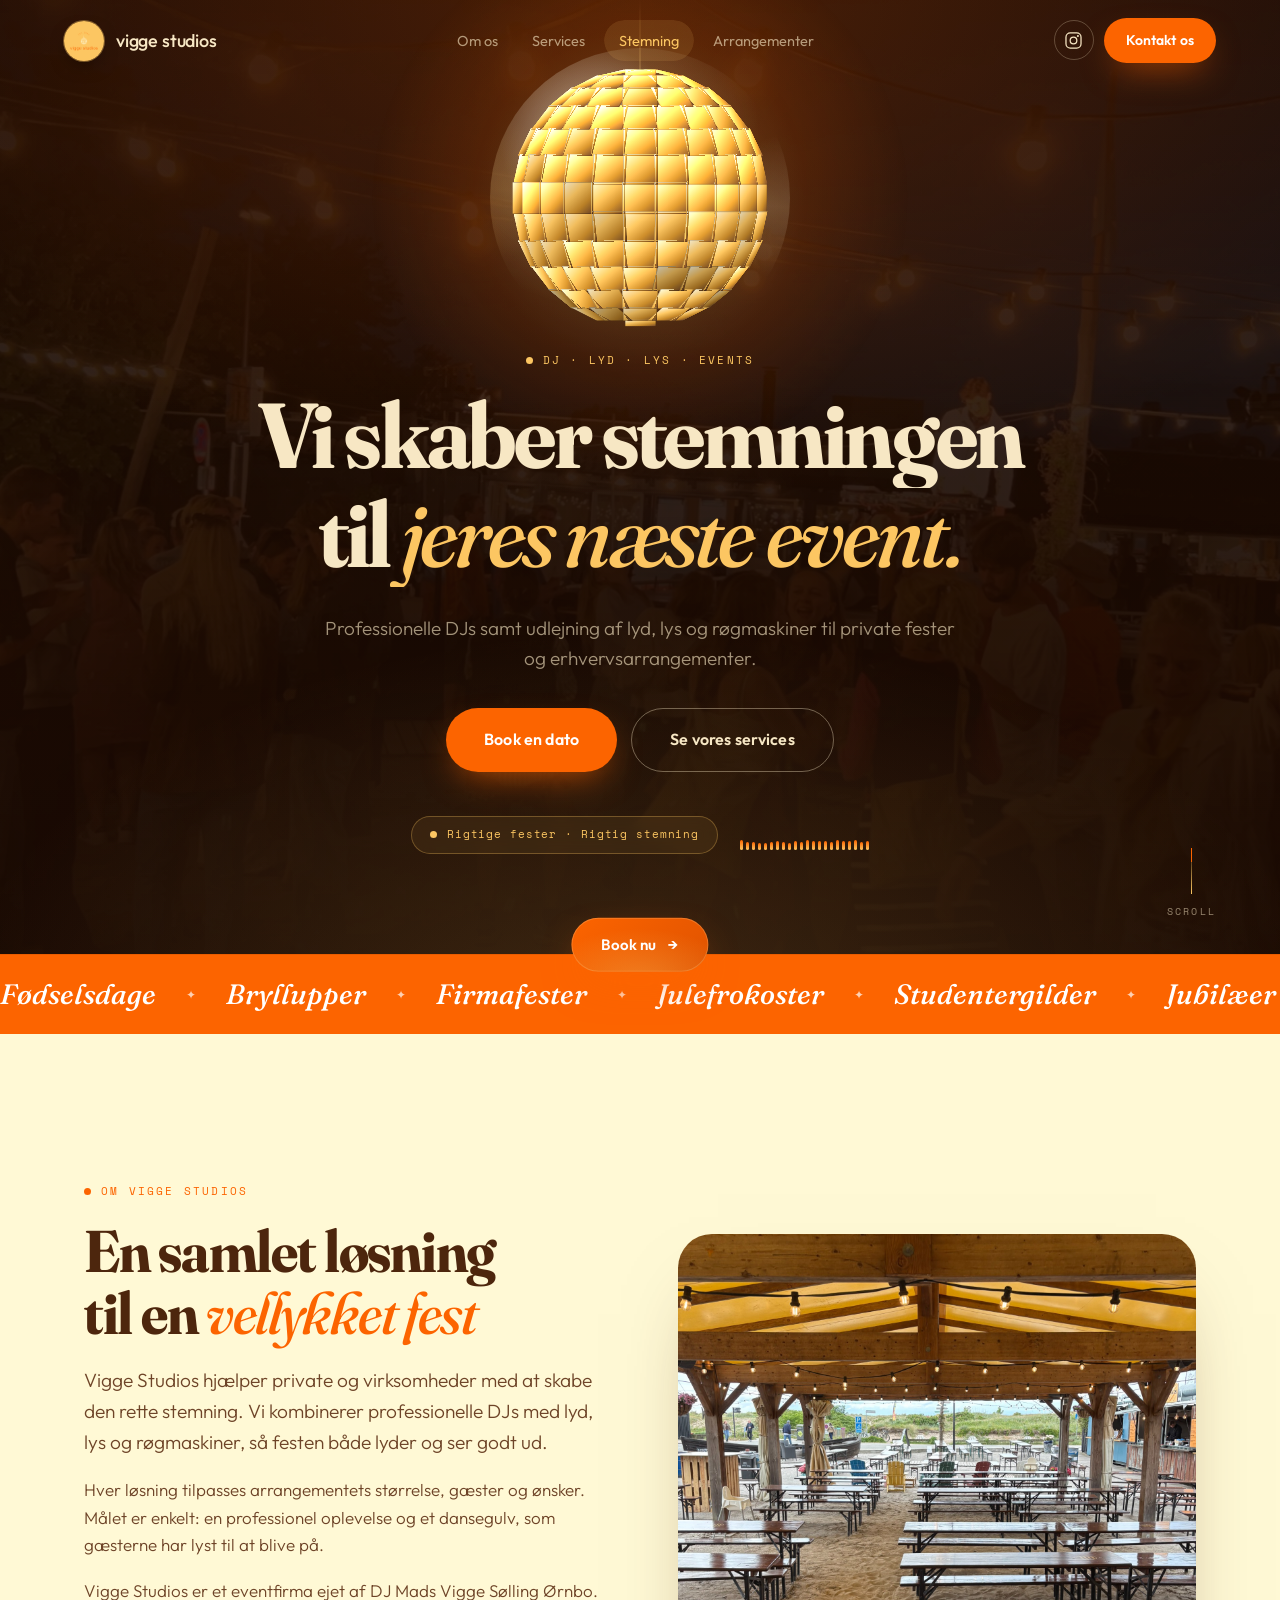
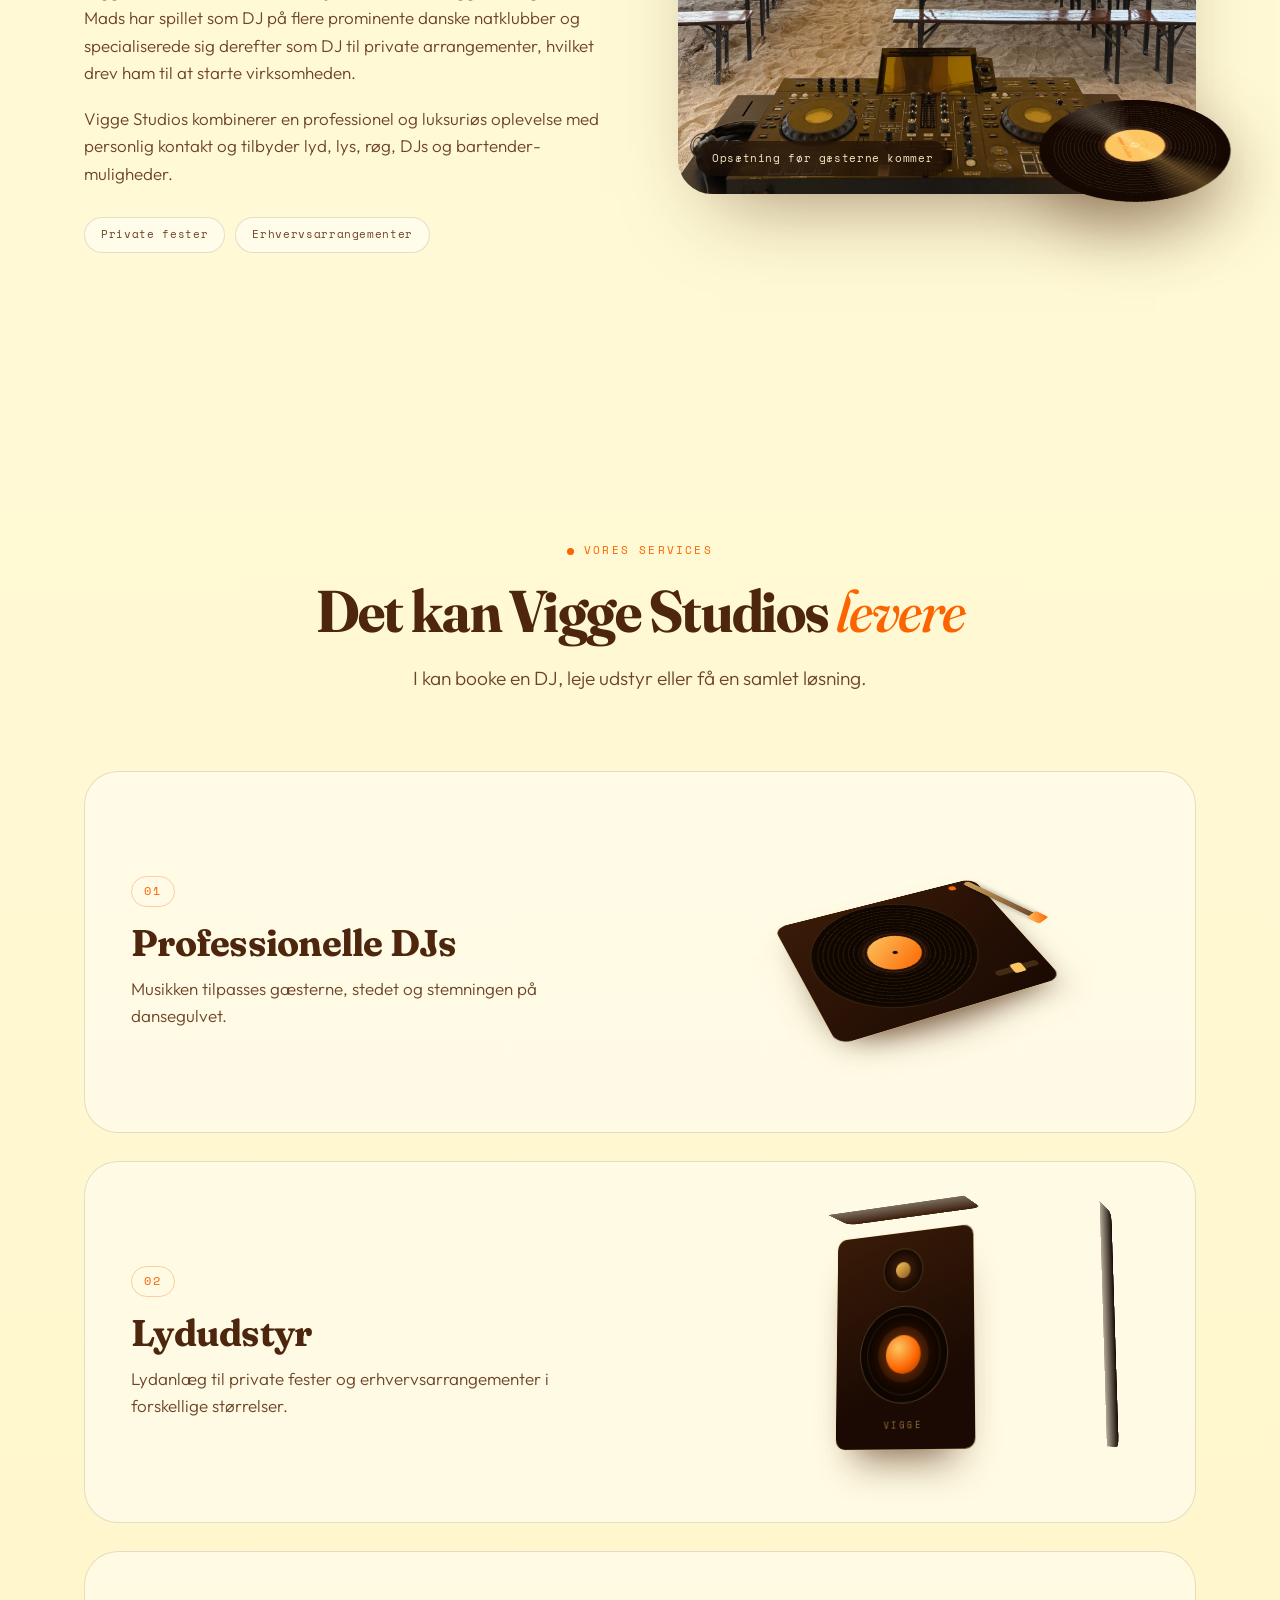
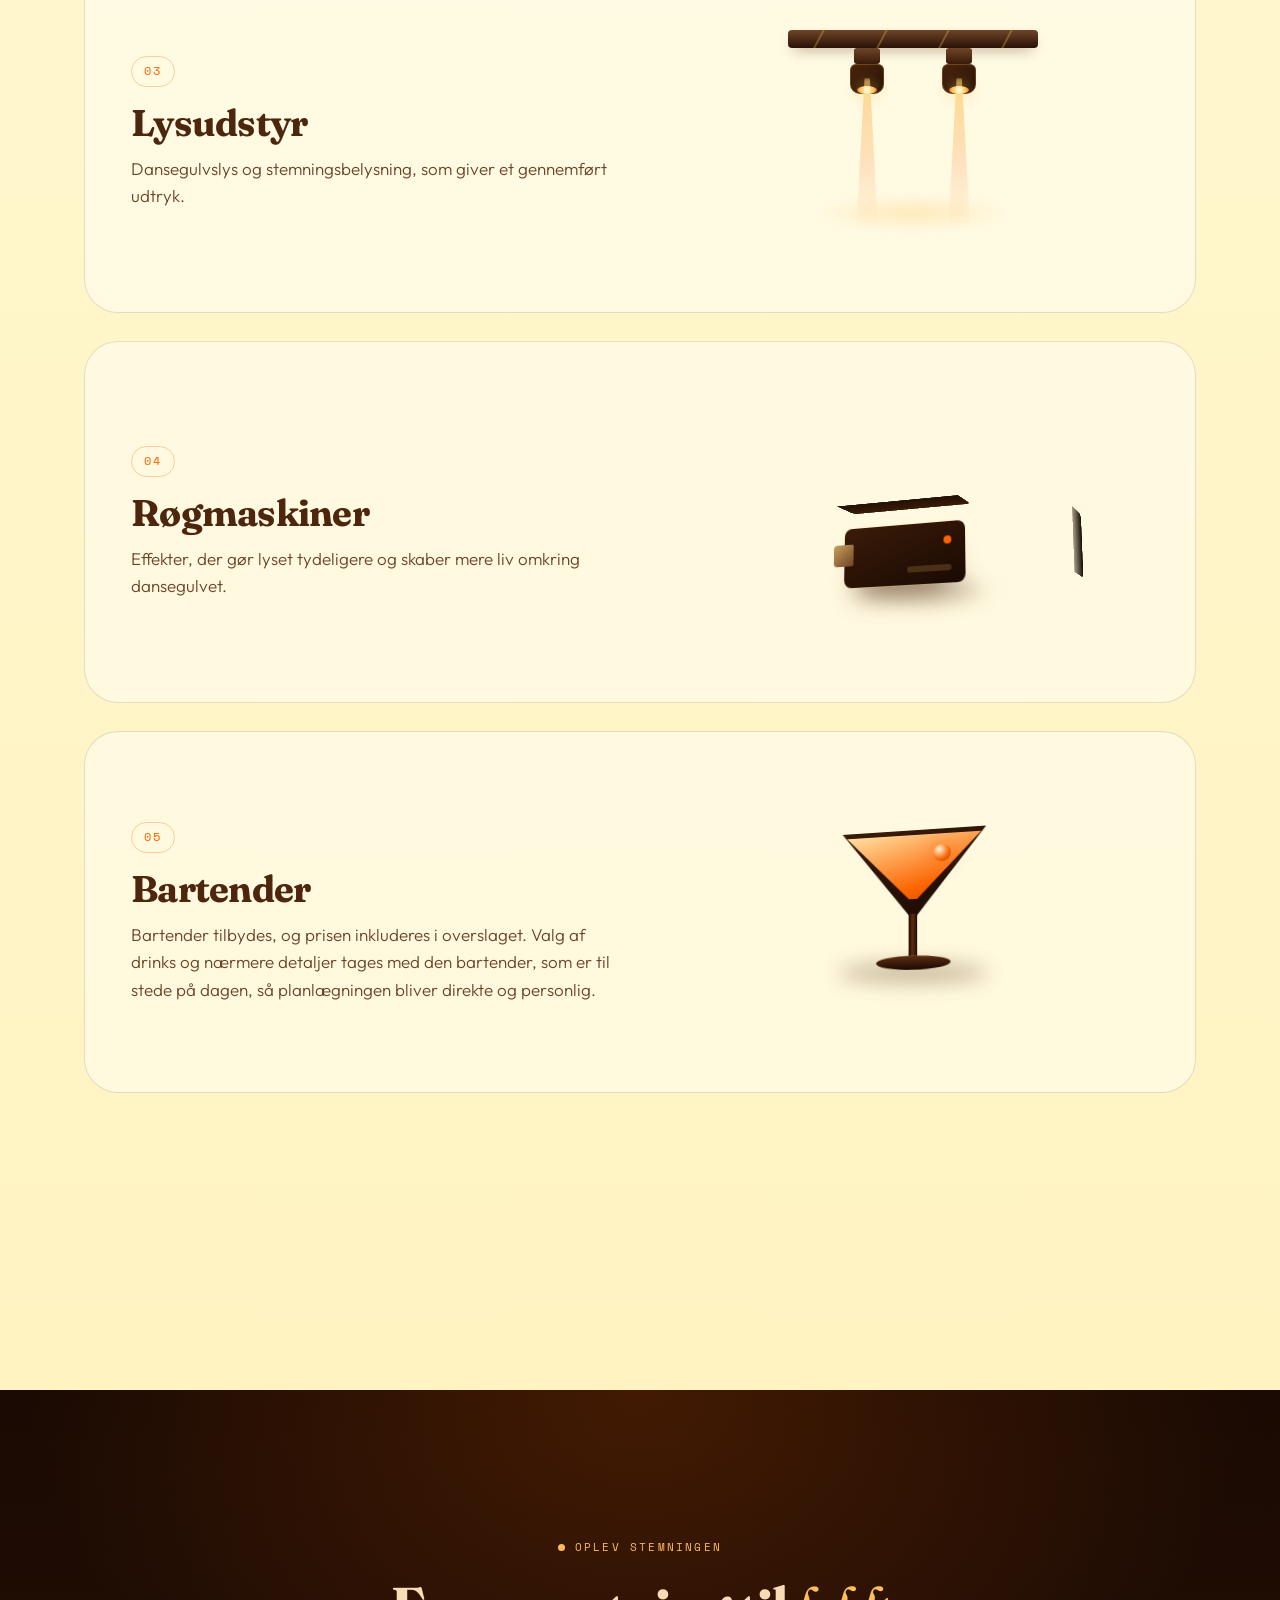
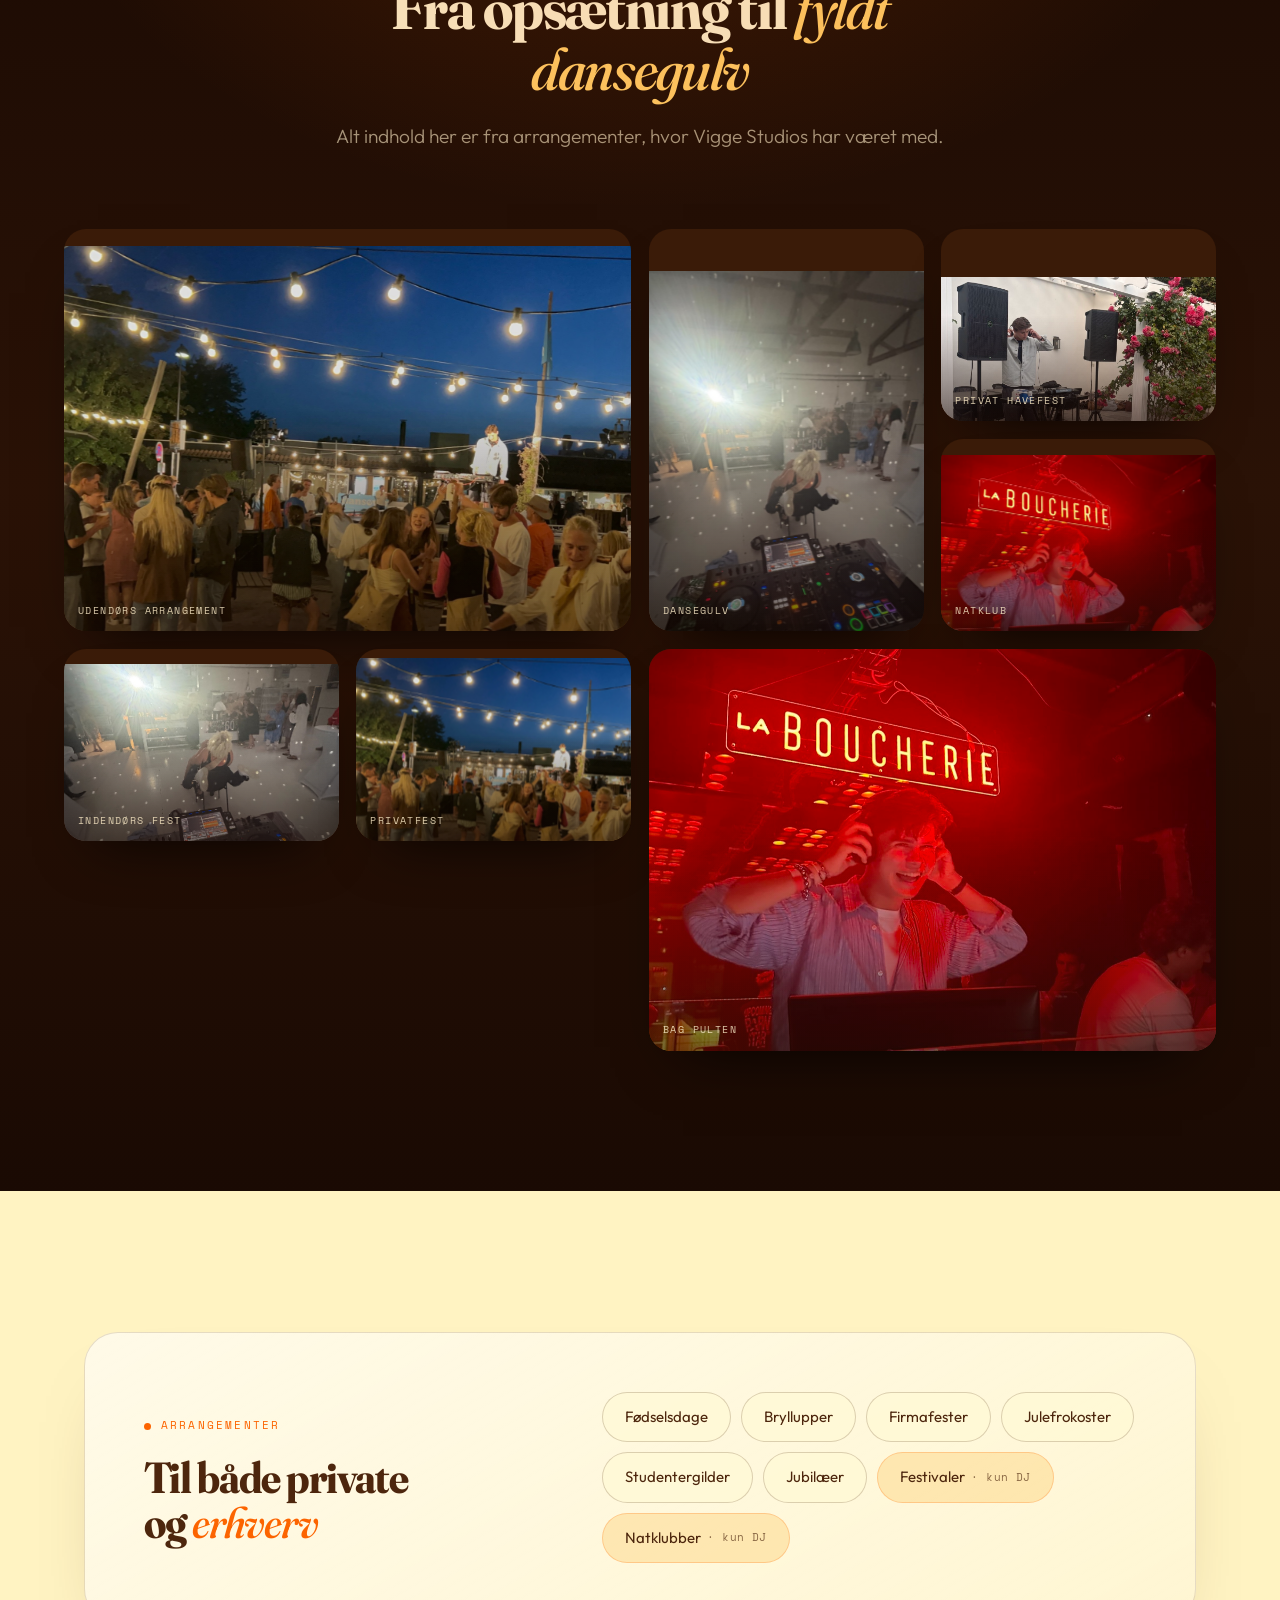
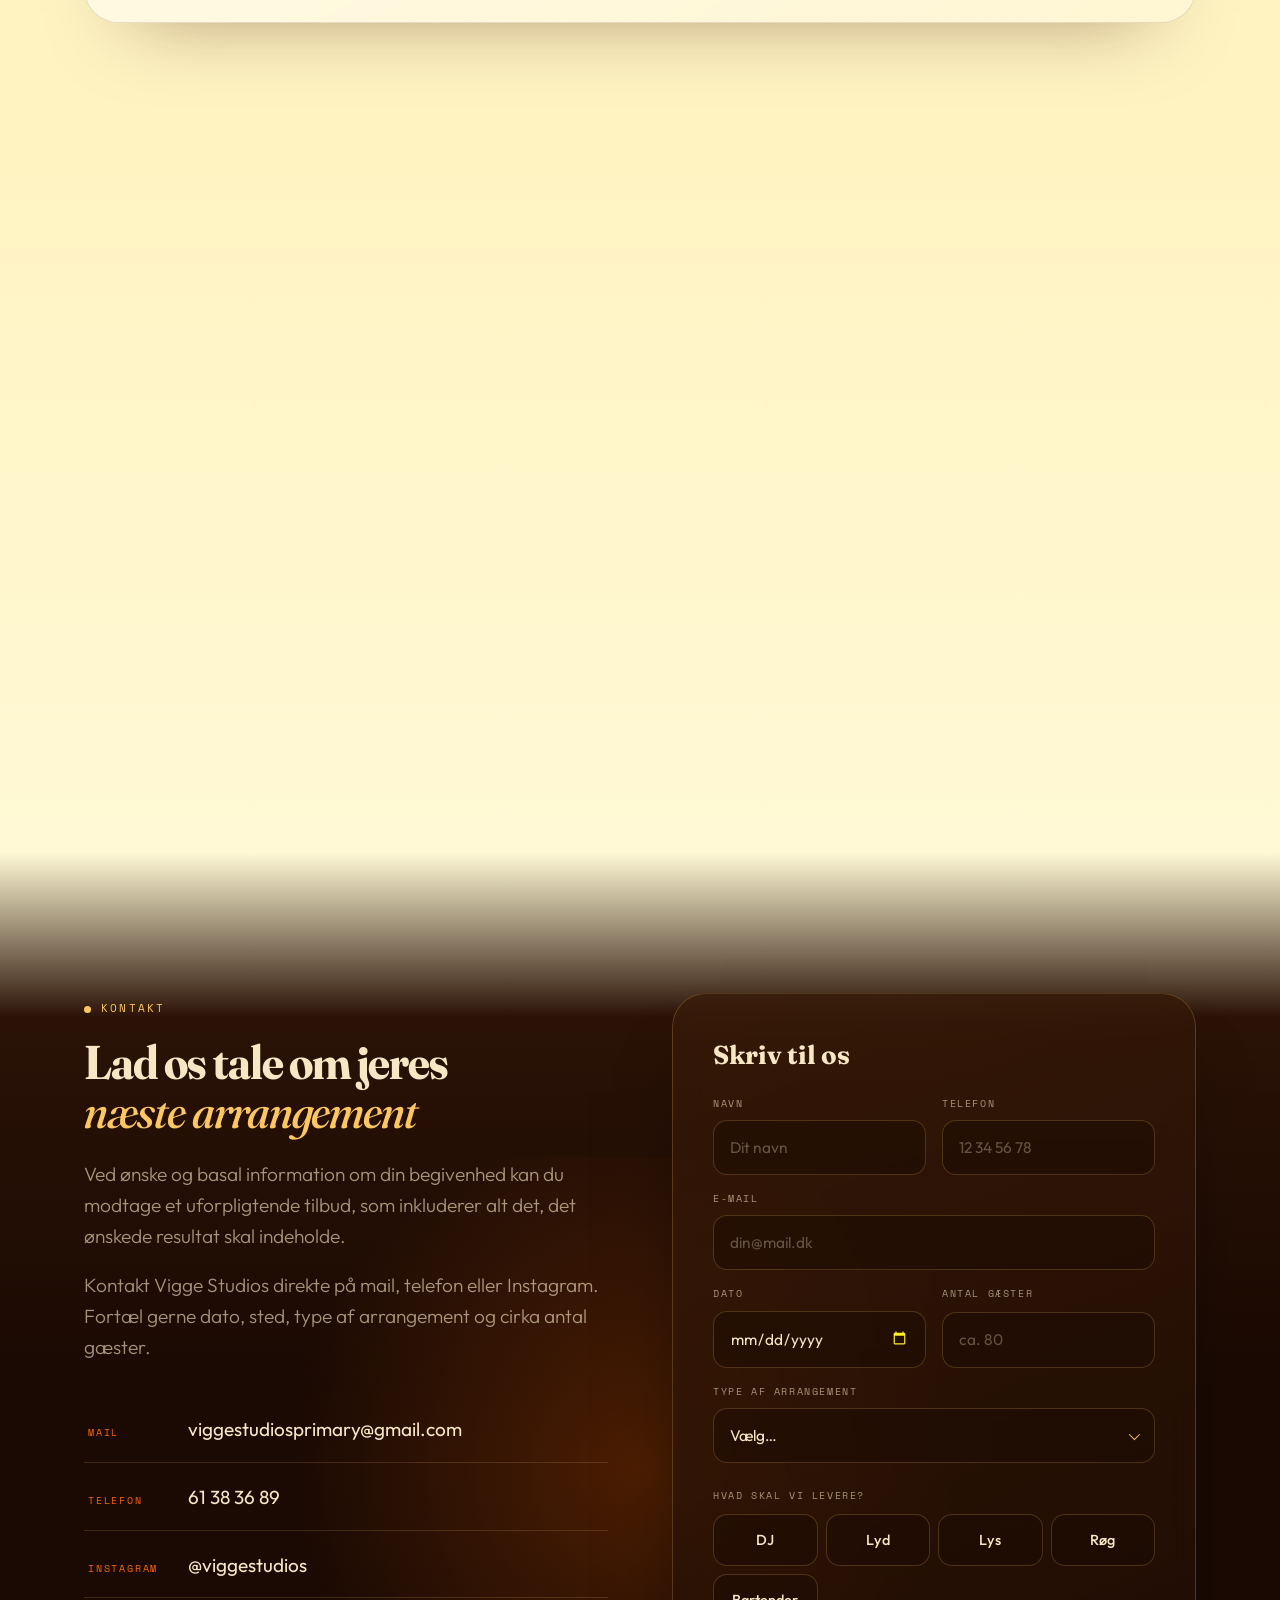
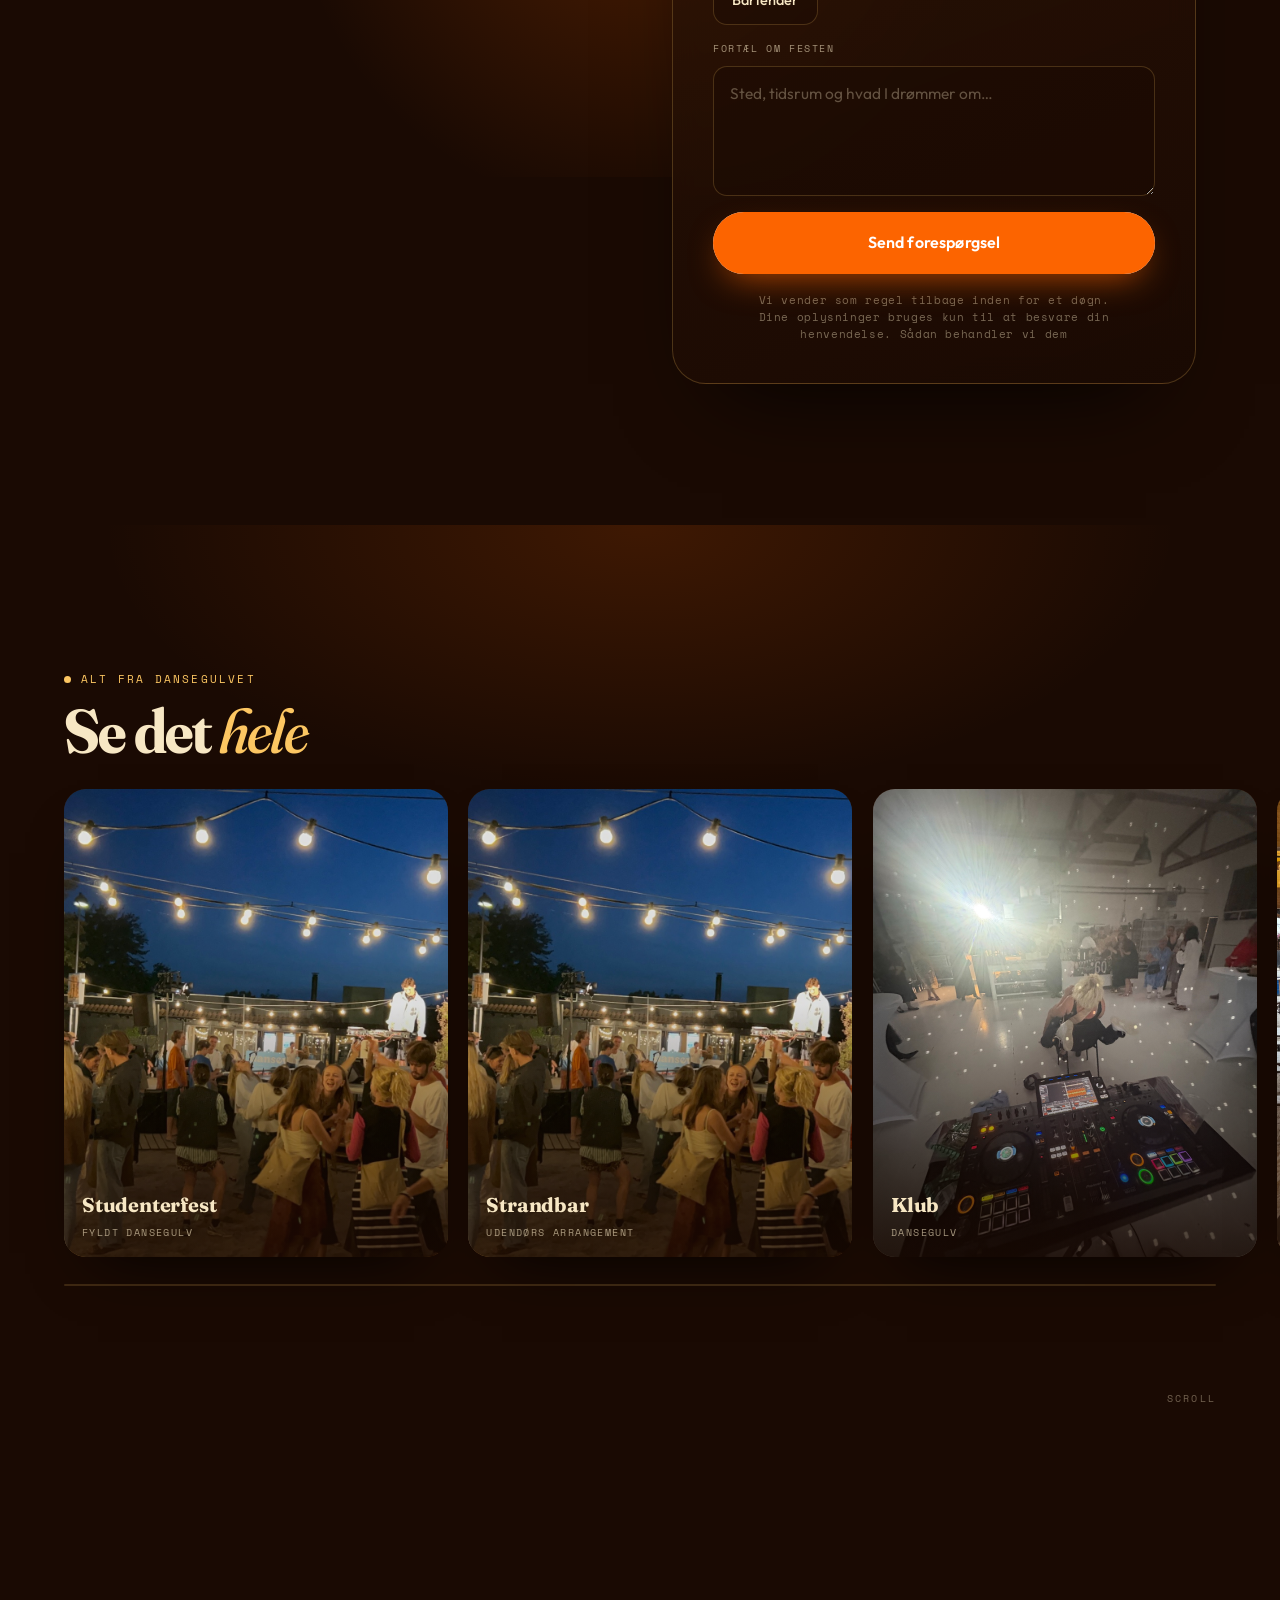
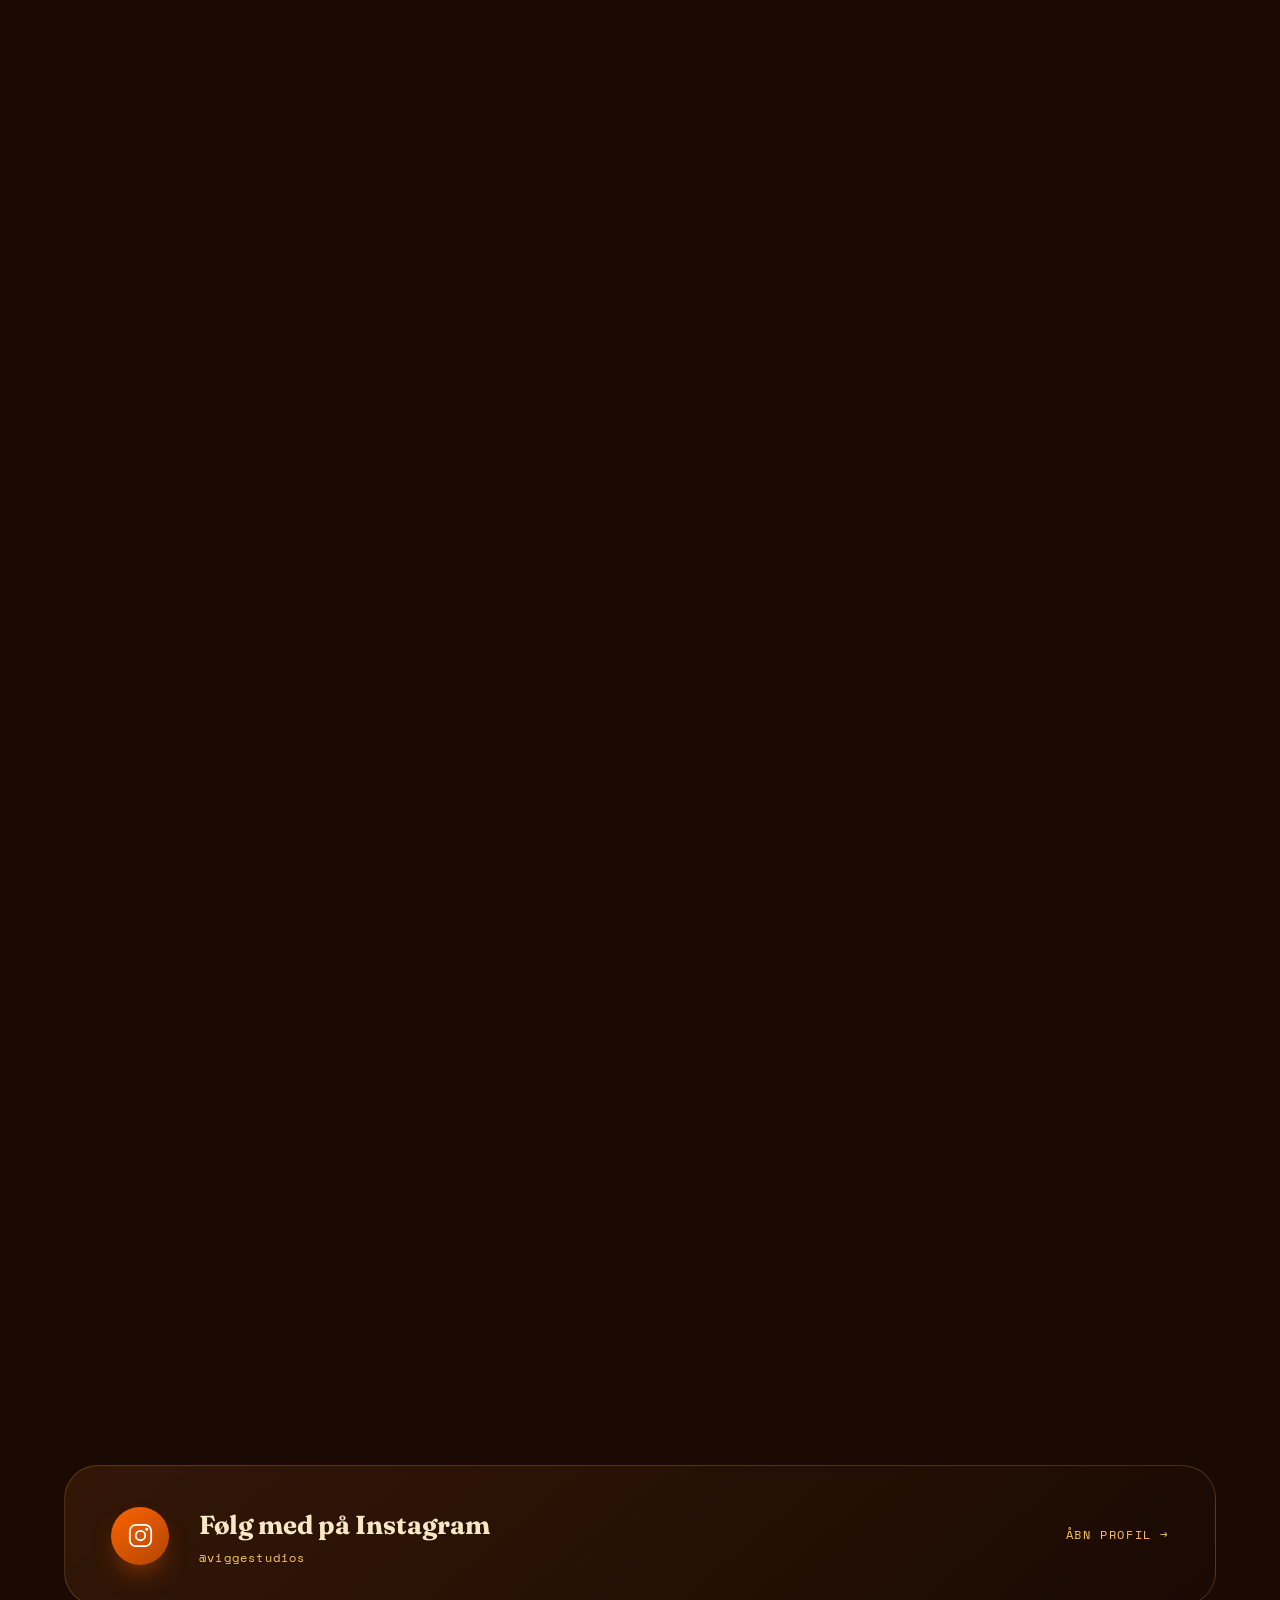
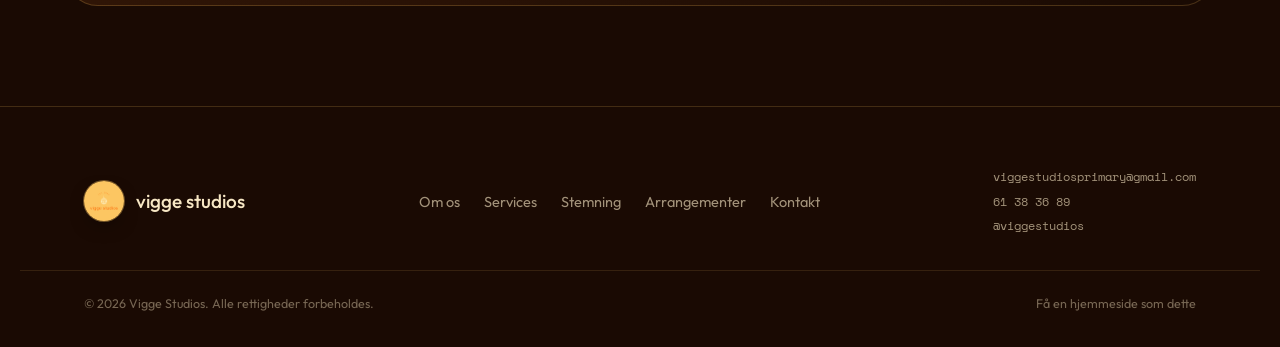
==== commit 1eb903bd: "Tilføj bartender som ydelse og Mads' egne oplysninger om firmaet Alt indhold her kommer fra ejeren s" ====
--- a/index.html
+++ b/index.html
@@ -49,6 +49,12 @@
   "sameAs": ["https://www.instagram.com/viggestudios/"],
   "areaServed": { "@type": "Country", "name": "Danmark" },
   "knowsLanguage": "da",
+  "founder": {
+    "@type": "Person",
+    "name": "Mads Vigge Sølling Ørnbo",
+    "jobTitle": "DJ og indehaver",
+    "description": "Har spillet som DJ på flere prominente danske natklubber og specialiserede sig derefter som DJ til private arrangementer."
+  },
   "contactPoint": {
     "@type": "ContactPoint",
     "contactType": "Booking og forespørgsler",
@@ -64,7 +70,9 @@
     { "@type": "Offer", "itemOffered": { "@type": "Service", "name": "Lysudstyr",
       "description": "Dansegulvslys og stemningsbelysning, som giver et gennemført udtryk." } },
     { "@type": "Offer", "itemOffered": { "@type": "Service", "name": "Røgmaskiner",
-      "description": "Effekter, der gør lyset tydeligere og skaber mere liv omkring dansegulvet." } }
+      "description": "Effekter, der gør lyset tydeligere og skaber mere liv omkring dansegulvet." } },
+    { "@type": "Offer", "itemOffered": { "@type": "Service", "name": "Bartender",
+      "description": "Bartender tilbydes, og prisen inkluderes i overslaget. Valg af drinks og nærmere detaljer tages med den bartender, som er til stede på dagen." } }
   ]
 }
 </script>
@@ -198,6 +206,18 @@
           har lyst til at blive på.
         </p>
 
+        <p class="body">
+          Vigge Studios er et eventfirma ejet af DJ Mads Vigge Sølling Ørnbo.
+          Mads har spillet som DJ på flere prominente danske natklubber og
+          specialiserede sig derefter som DJ til private arrangementer, hvilket
+          drev ham til at starte virksomheden.
+        </p>
+
+        <p class="body">
+          Vigge Studios kombinerer en professionel og luksuriøs oplevelse med
+          personlig kontakt og tilbyder lyd, lys, røg, DJs og bartender&shy;muligheder.
+        </p>
+
         <ul class="tick-list">
           <li><span>Private fester</span></li>
           <li><span>Erhvervsarrangementer</span></li>
@@ -322,6 +342,28 @@
           </div>
         </article>
 
+        <!-- 05 Bartender -->
+        <article class="service" data-reveal data-prop="bar">
+          <div class="service-copy">
+            <span class="service-no">05</span>
+            <h3>Bartender</h3>
+            <p>Bartender tilbydes, og prisen inkluderes i overslaget. Valg af drinks og
+              nærmere detaljer tages med den bartender, som er til stede på dagen, så
+              planlægningen bliver direkte og personlig.</p>
+          </div>
+          <div class="service-prop">
+            <div class="prop prop-bar">
+              <div class="bar-shadow"></div>
+              <div class="bar-glass">
+                <div class="bar-bowl"><span class="bar-liquid"></span></div>
+                <div class="bar-cherry"></div>
+                <div class="bar-stem"></div>
+                <div class="bar-foot"></div>
+              </div>
+            </div>
+          </div>
+        </article>
+
       </div>
 
       <p class="service-note" data-reveal>
@@ -435,6 +477,11 @@
       <div class="contact-copy copy-block" data-reveal>
         <p class="eyebrow"><i class="pip"></i>KONTAKT</p>
         <h2 class="h2">Lad os tale om jeres<br><em>næste arrangement</em></h2>
+        <p class="lead">
+          Ved ønske og basal information om din begivenhed kan du modtage et
+          uforpligtende tilbud, som inkluderer alt det, det ønskede resultat
+          skal indeholde.
+        </p>
         <p class="lead">
           Kontakt Vigge Studios direkte på mail, telefon eller Instagram.
           Fortæl gerne dato, sted, type af arrangement og cirka antal gæster.
@@ -512,6 +559,7 @@
               <label class="pick-item"><input type="checkbox" name="ydelse" value="Lyd"><span>Lyd</span></label>
               <label class="pick-item"><input type="checkbox" name="ydelse" value="Lys"><span>Lys</span></label>
               <label class="pick-item"><input type="checkbox" name="ydelse" value="Røg"><span>Røg</span></label>
+              <label class="pick-item"><input type="checkbox" name="ydelse" value="Bartender"><span>Bartender</span></label>
             </div>
           </fieldset>
 
@@ -790,6 +838,21 @@
             </span>
             <b>Røg</b><em>Gør lyset tydeligere</em>
           </button>
+
+          <button class="book-prop" type="button" data-value="Bartender">
+            <span class="book-prop-stage">
+              <span class="prop prop-bar bp-bar">
+                <span class="bar-shadow"></span>
+                <span class="bar-glass">
+                  <span class="bar-bowl"><i class="bar-liquid"></i></span>
+                  <span class="bar-cherry"></span>
+                  <span class="bar-stem"></span>
+                  <span class="bar-foot"></span>
+                </span>
+              </span>
+            </span>
+            <b>Bartender</b><em>Prisen er med i overslaget</em>
+          </button>
         </div>
 
         <button class="btn btn-ghost book-next" type="button" data-goto="3"><span>Videre</span></button>
--- a/styles.css
+++ b/styles.css
@@ -900,6 +900,49 @@
 .fog-grip { position: absolute; right: 14px; bottom: 12px; width: 46px; height: 6px; border-radius: 4px; background: rgba(252, 198, 98, 0.18); transform: translateZ(21px); }
 .fog-shadow { position: absolute; left: 40px; bottom: 24px; width: 130px; height: 16px; border-radius: 50%; background: rgba(77, 38, 13, 0.34); filter: blur(10px); }
 
+/* ---- prop: bartender ---- */
+.prop-bar { width: 200px; height: 200px; transform-style: preserve-3d; }
+/* De øvrige props er mørke objekter på cremebaggrund. Et lyst,
+   translucent glas forsvandt i baggrunden, så glasset tegnes som mørk
+   silhuet med lysende væske indeni — samme kontrastsprog som resten. */
+.bar-glass {
+  position: absolute; left: 50%; bottom: 34px; width: 150px; height: 150px;
+  transform: translateX(-50%) rotateX(10deg) rotateY(-14deg);
+  transform-style: preserve-3d; transition: transform 0.9s var(--ease);
+}
+.service:hover .prop-bar .bar-glass { transform: translateX(-50%) rotateX(7deg) rotateY(-6deg) translateZ(16px); }
+.bar-bowl {
+  position: absolute; top: 0; left: 0; width: 150px; height: 88px;
+  clip-path: polygon(0 0, 100% 0, 52.5% 100%, 47.5% 100%);
+  background: linear-gradient(165deg, #3A1B08, #1A0A03);
+}
+.bar-liquid {
+  position: absolute; top: 5px; left: 5px; width: 140px; height: 66px;
+  clip-path: polygon(0 0, 100% 0, 53% 100%, 47% 100%);
+  background: linear-gradient(165deg, var(--yellow-lt), var(--orange) 72%, var(--orange-dp));
+  box-shadow: 0 0 26px rgba(252, 198, 98, 0.35);
+}
+.bar-cherry {
+  position: absolute; top: 16px; left: 96px; width: 18px; height: 18px; border-radius: 50%;
+  background: radial-gradient(circle at 34% 30%, #FFF6D8, var(--orange) 58%, #8A5A18);
+  box-shadow: 0 0 16px rgba(252, 100, 0, 0.5);
+}
+.bar-stem {
+  position: absolute; top: 86px; left: 50%; width: 9px; height: 48px; transform: translateX(-50%);
+  background: linear-gradient(90deg, #1A0A03, #5E2E12 45%, #1A0A03);
+}
+.bar-foot {
+  position: absolute; top: 128px; left: 50%; width: 76px; height: 14px; transform: translateX(-50%);
+  border-radius: 50%;
+  background: linear-gradient(180deg, #5E2E12, #1A0A03);
+  box-shadow: 0 0 0 1px rgba(252, 198, 98, 0.16);
+}
+.bar-shadow {
+  position: absolute; left: 50%; bottom: 30px; width: 148px; height: 18px;
+  transform: translateX(-50%); border-radius: 50%;
+  background: rgba(77, 38, 13, 0.34); filter: blur(10px);
+}
+
 .fog-puffs { position: absolute; left: 0; bottom: 44px; width: 120px; height: 130px; pointer-events: none; }
 .fog-puffs i {
   position: absolute; left: 10px; bottom: 0;
@@ -1581,7 +1624,10 @@
 .book-opt:focus-visible { outline: 2px solid var(--yellow); outline-offset: 3px; }
 
 /* --- ydelseskort med 3D-props --- */
-.book-props { display: grid; grid-template-columns: repeat(4, 1fr); gap: 14px; margin-bottom: 30px; }
+/* auto-fit i stedet for et fast antal kolonner: ydelseslisten er vokset
+   fra 4 til 5, og et hårdkodet repeat(4) efterlod den sidste alene på
+   en halvtom række. */
+.book-props { display: grid; grid-template-columns: repeat(auto-fit, minmax(136px, 1fr)); gap: 14px; margin-bottom: 30px; }
 .book-prop {
   position: relative; cursor: pointer; overflow: hidden;
   display: grid; justify-items: center; gap: 4px;
@@ -1649,6 +1695,14 @@
 .bp-fog .fog-top { height: 28px; transform: rotateX(90deg) translateZ(20px); }
 .bp-fog .fog-puffs { bottom: 30px; width: 86px; height: 84px; }
 .bp-fog .fog-puffs i { width: 36px; height: 36px; }
+.bp-bar { width: 130px; height: 112px; }
+.bp-bar .bar-glass { bottom: 14px; width: 92px; height: 92px; transform: translateX(-50%) rotateX(8deg) rotateY(-12deg); }
+.bp-bar .bar-bowl { width: 92px; height: 54px; }
+.bp-bar .bar-liquid { top: 3px; left: 3px; width: 86px; height: 41px; }
+.bp-bar .bar-cherry { top: 10px; left: 59px; width: 12px; height: 12px; }
+.bp-bar .bar-stem { top: 53px; width: 6px; height: 29px; }
+.bp-bar .bar-foot { top: 78px; width: 48px; height: 10px; }
+.bp-bar .bar-shadow { bottom: 6px; width: 98px; height: 13px; }
 
 /* --- felter --- */
 .book-when, .book-contact { display: grid; gap: 20px; margin-bottom: 30px; text-align: left; }
@@ -1768,6 +1822,9 @@
 
 @media (max-width: 900px) {
   .book-props { grid-template-columns: repeat(2, 1fr); }
+  /* med 5 ydelser bliver den sidste alene i venstre kolonne; lad den
+     fylde bredden ud, så rækken ser bevidst ud i stedet for afhugget */
+  .book-props > :last-child:nth-child(odd) { grid-column: 1 / -1; }
   .book-contact { grid-template-columns: 1fr; }
   .book-rail { max-width: 150px; }
 }
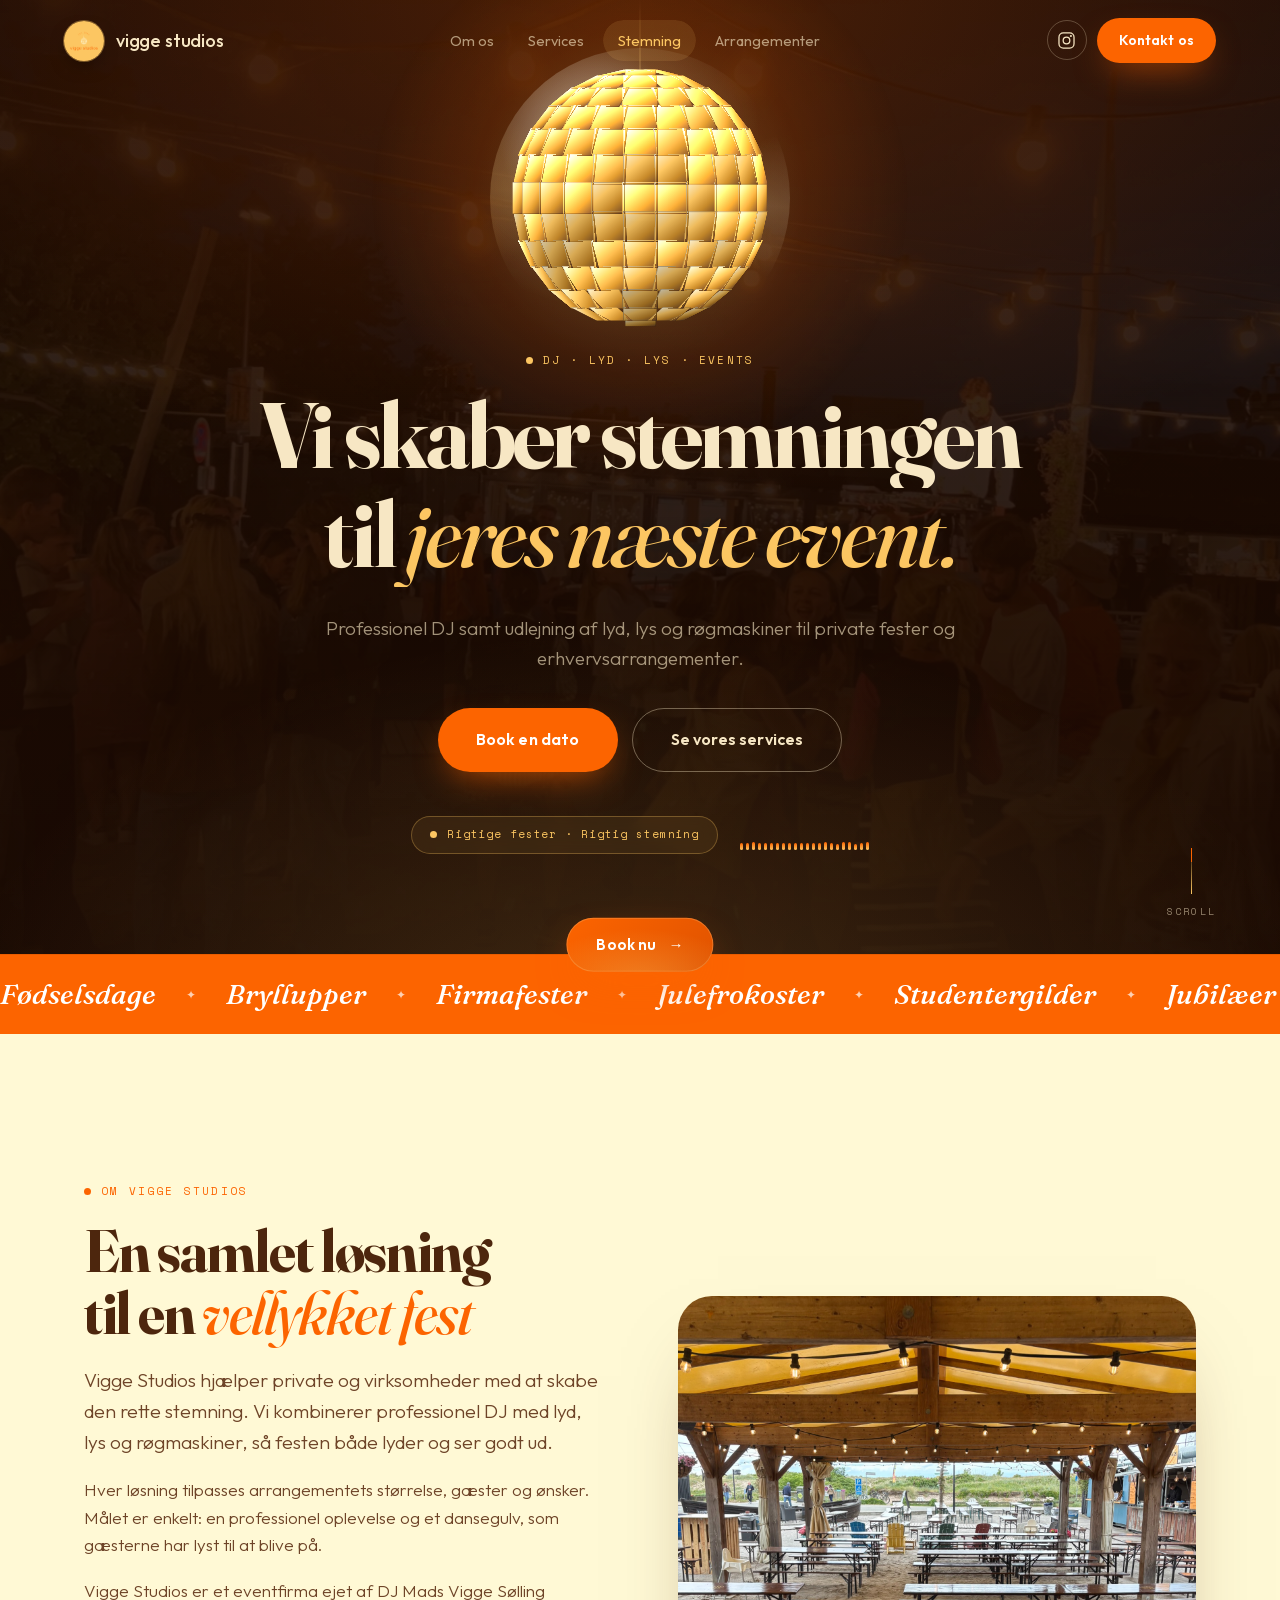
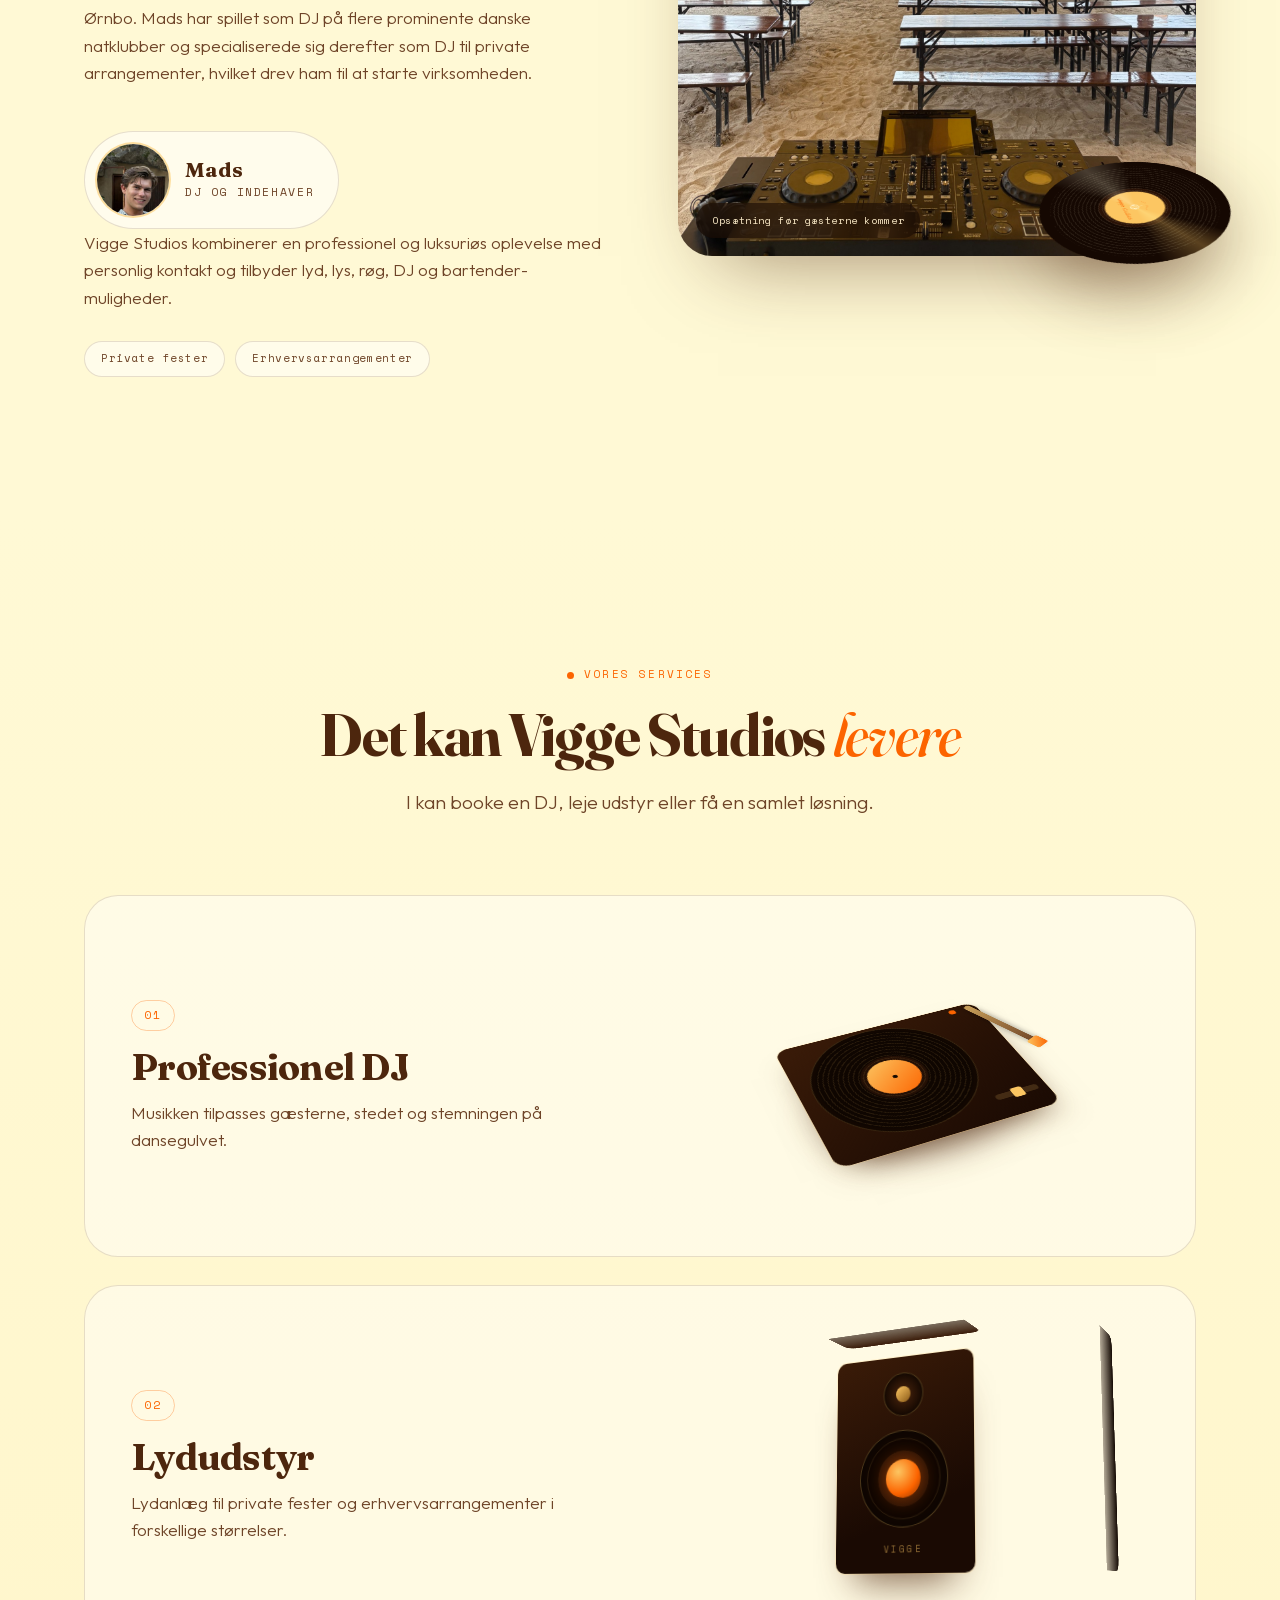
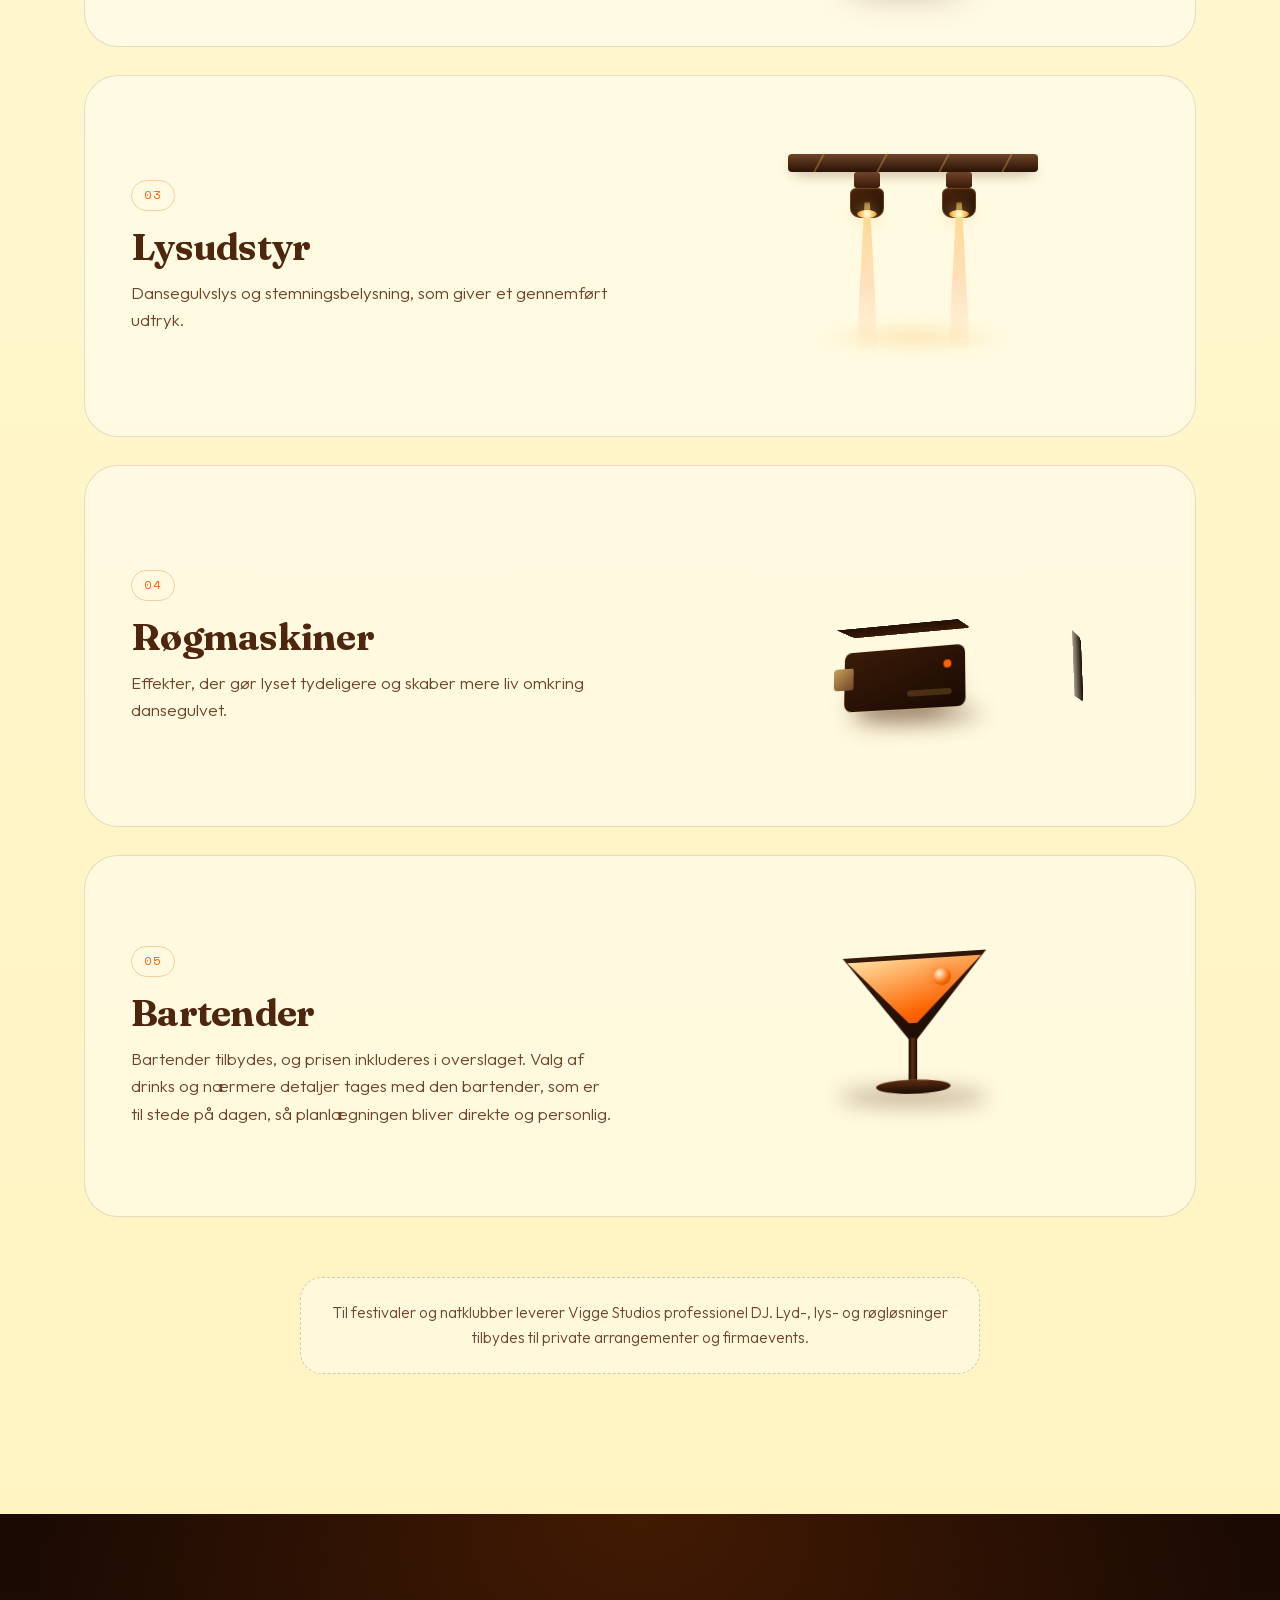
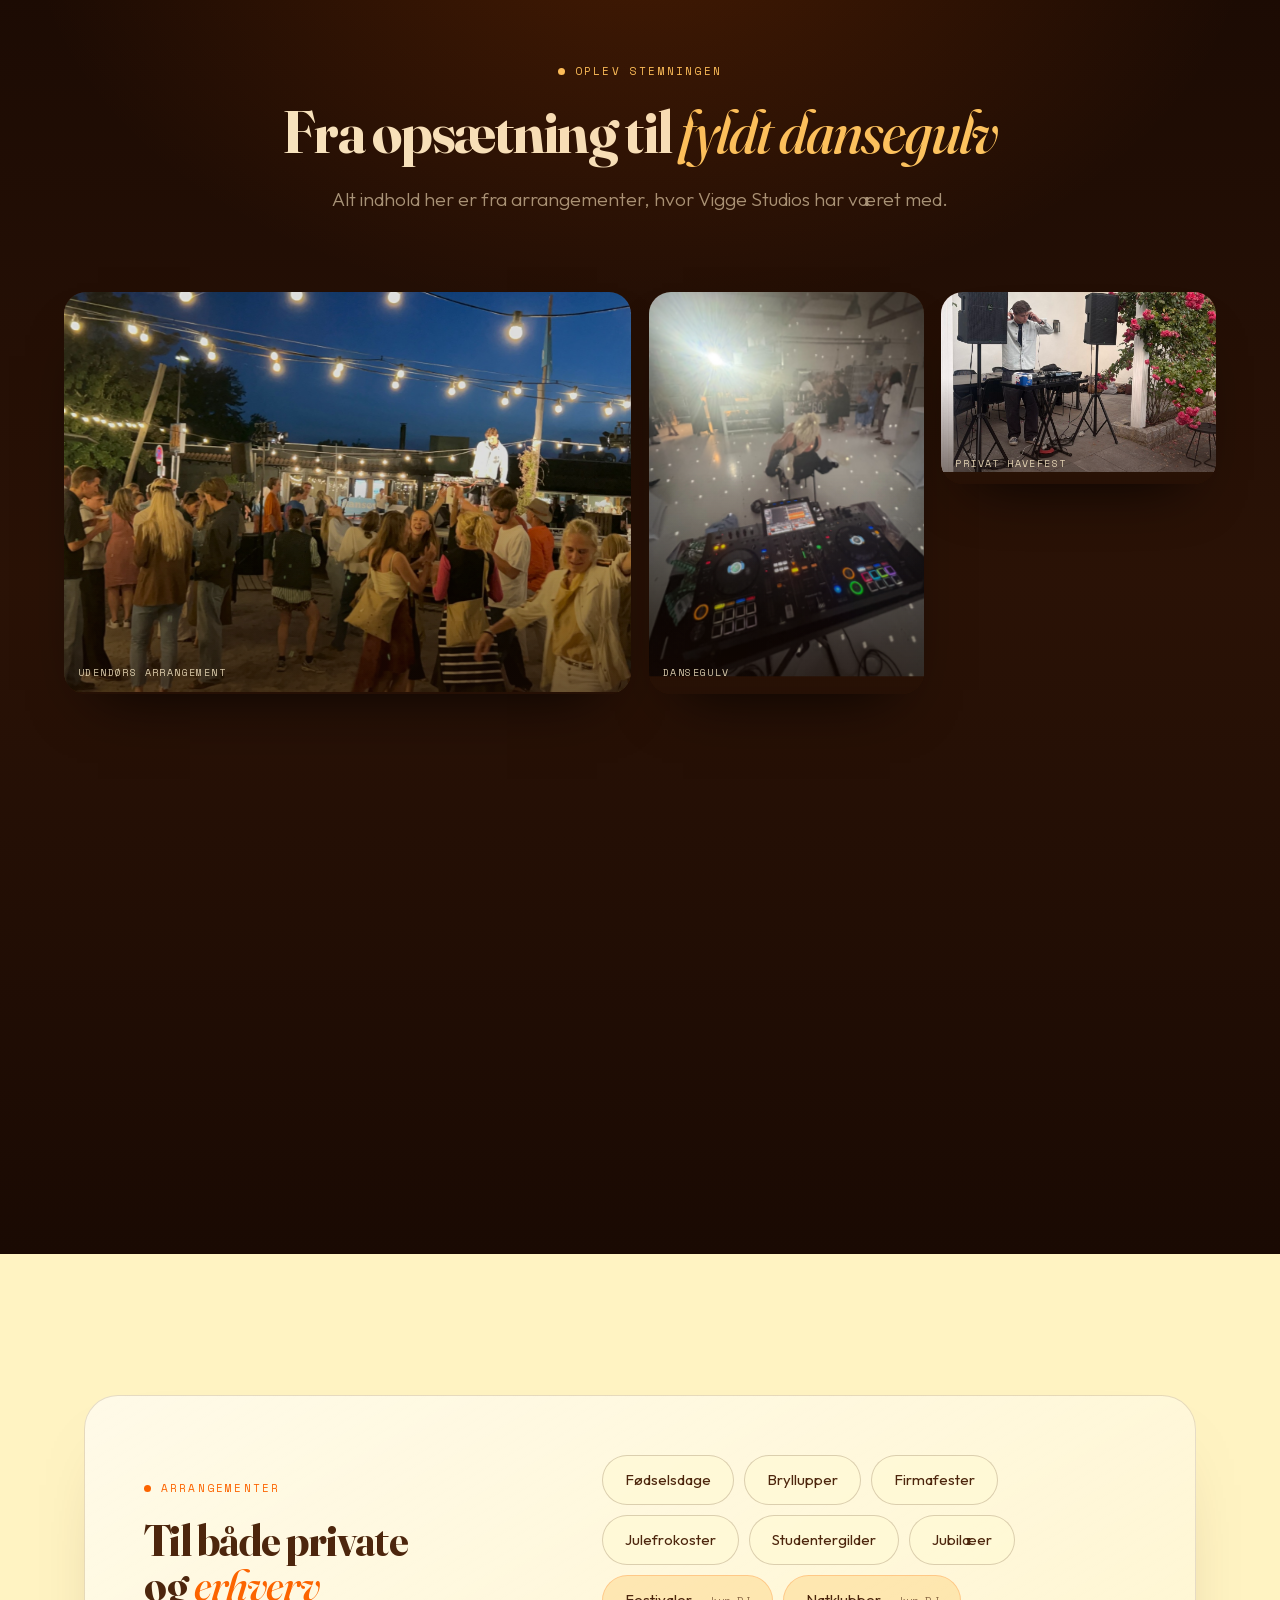
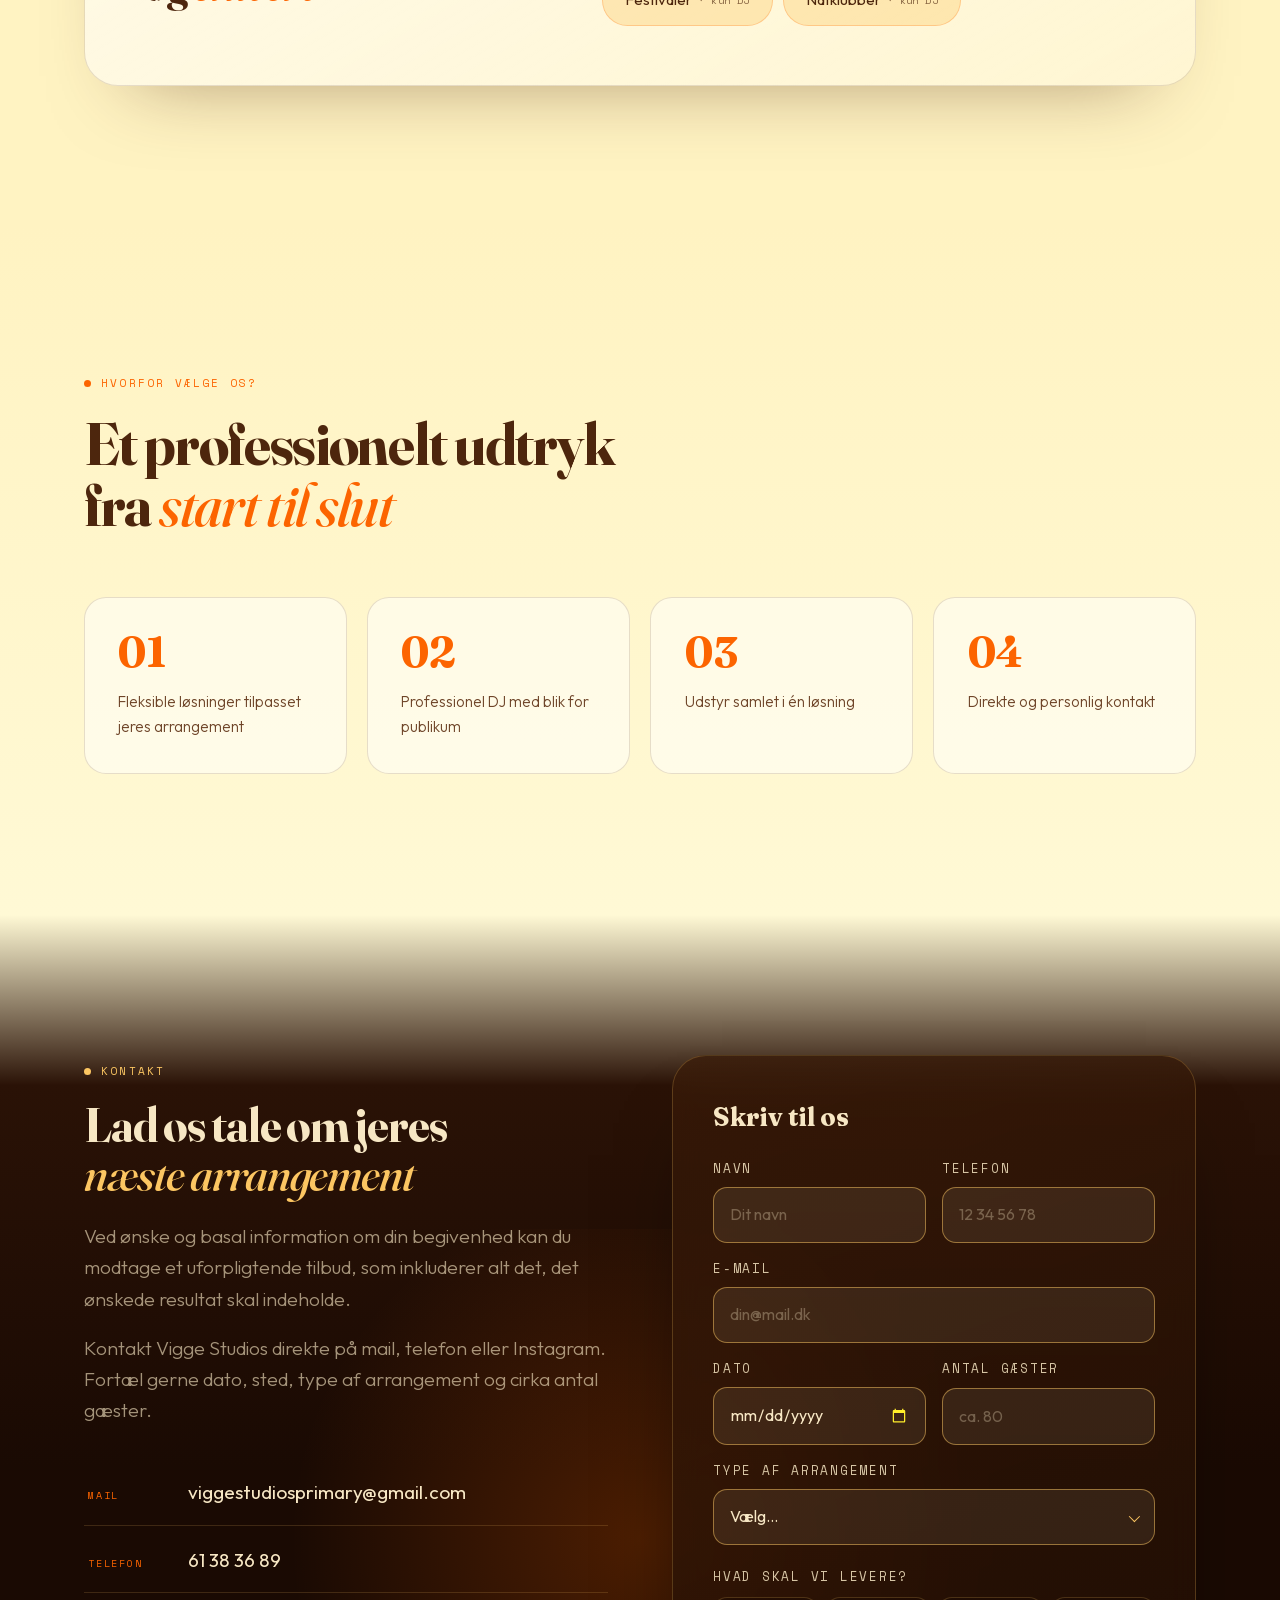
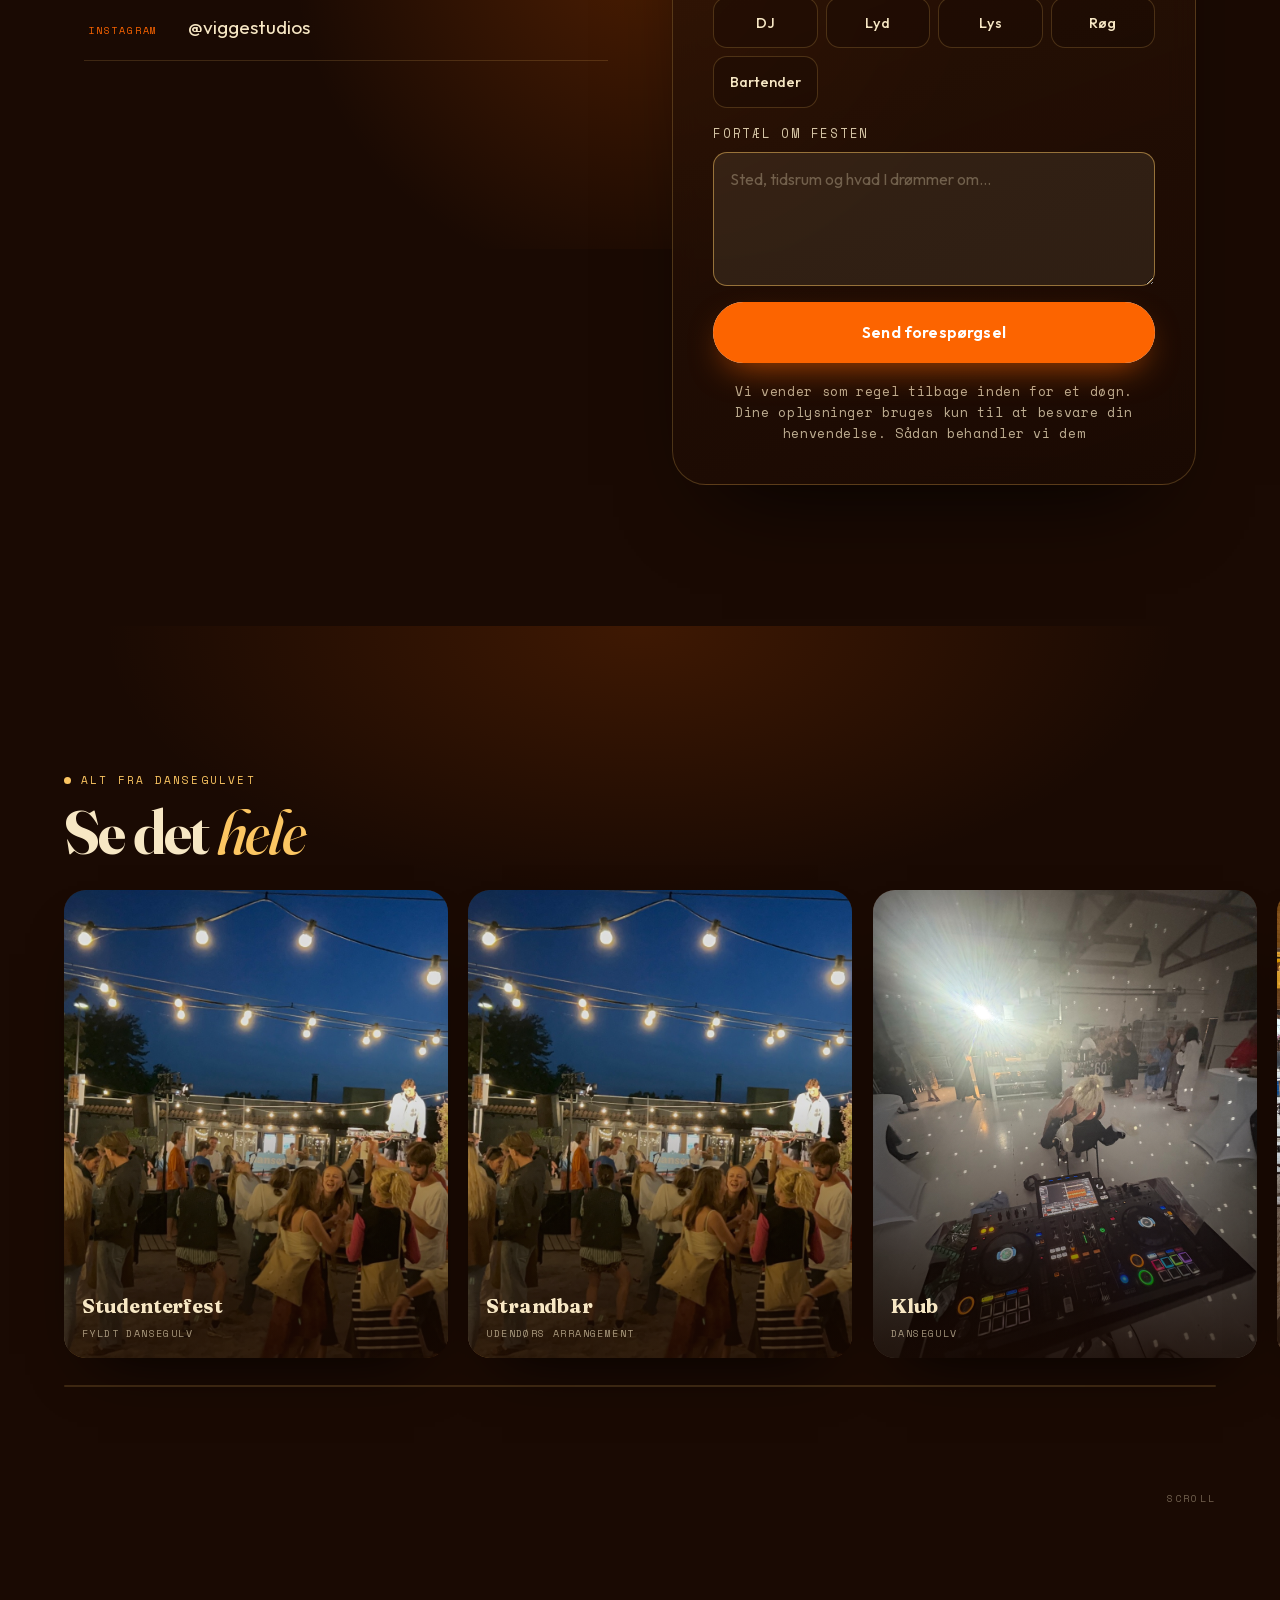
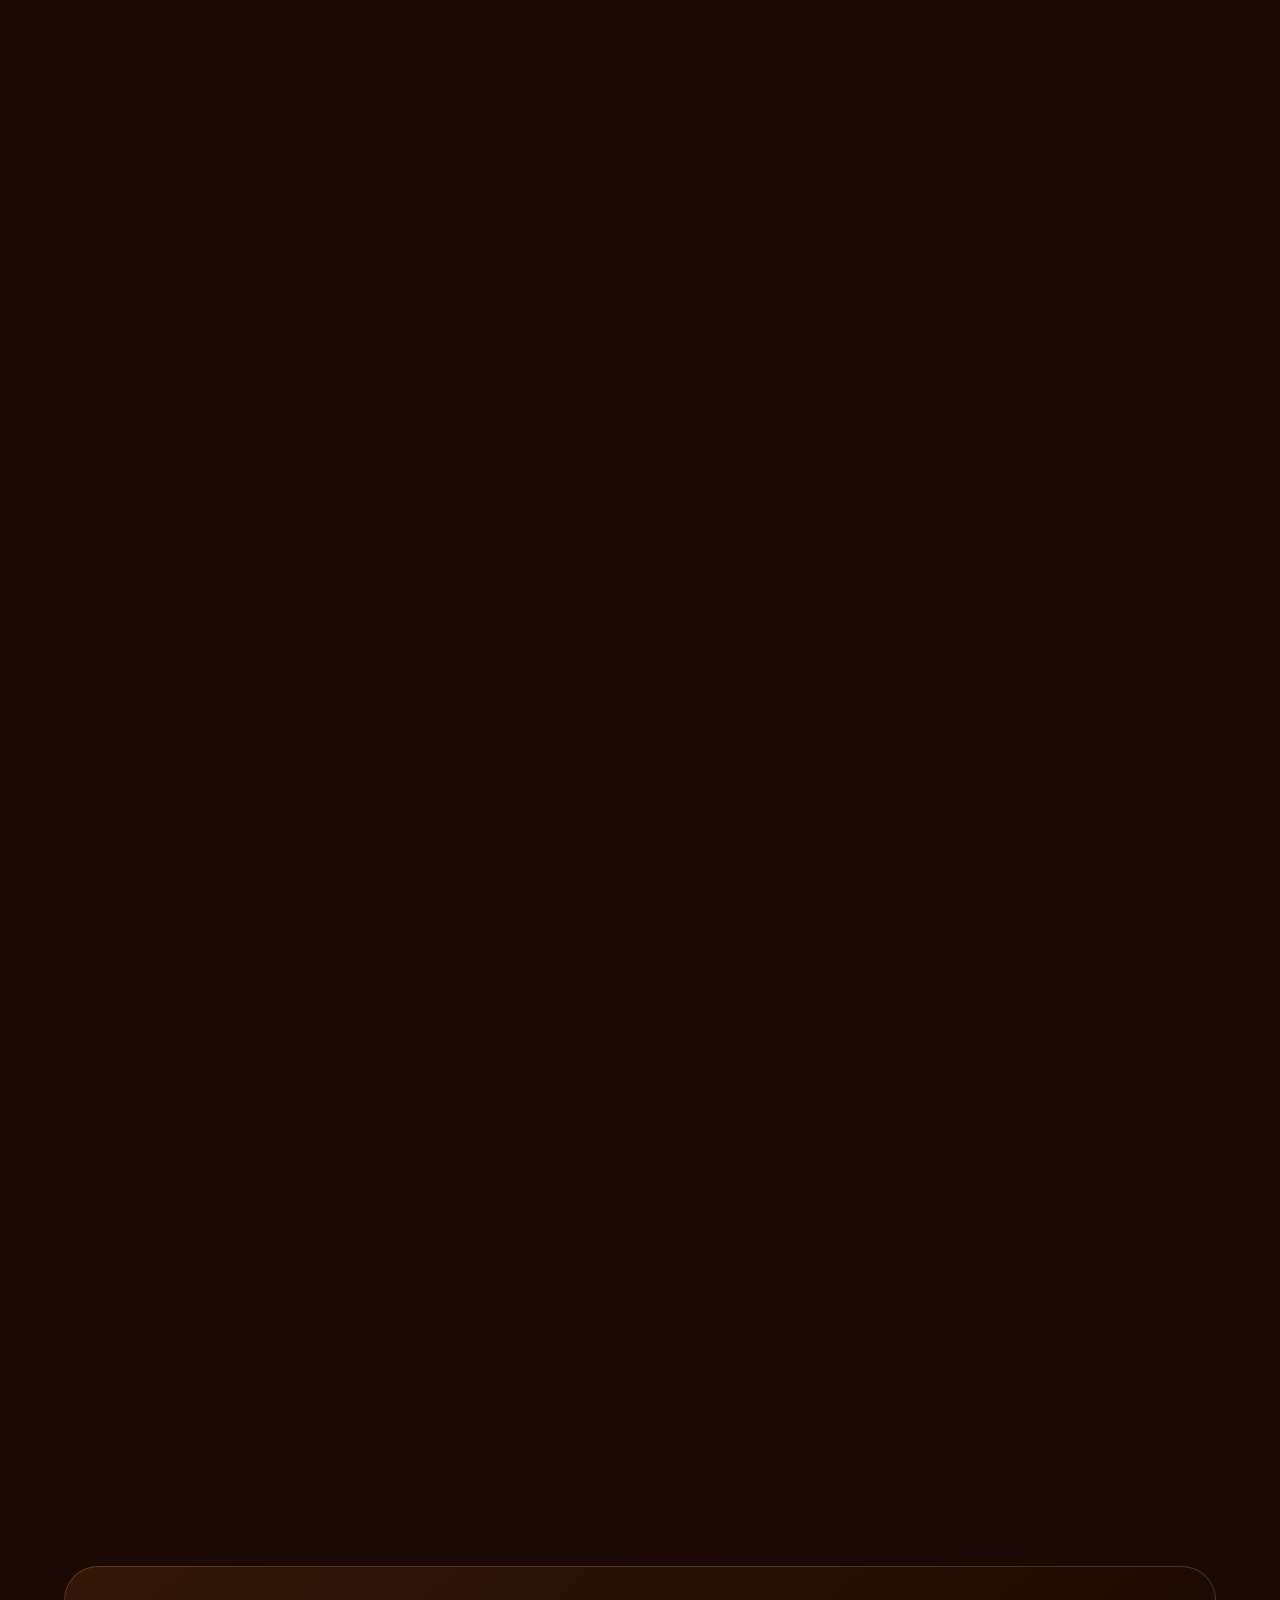
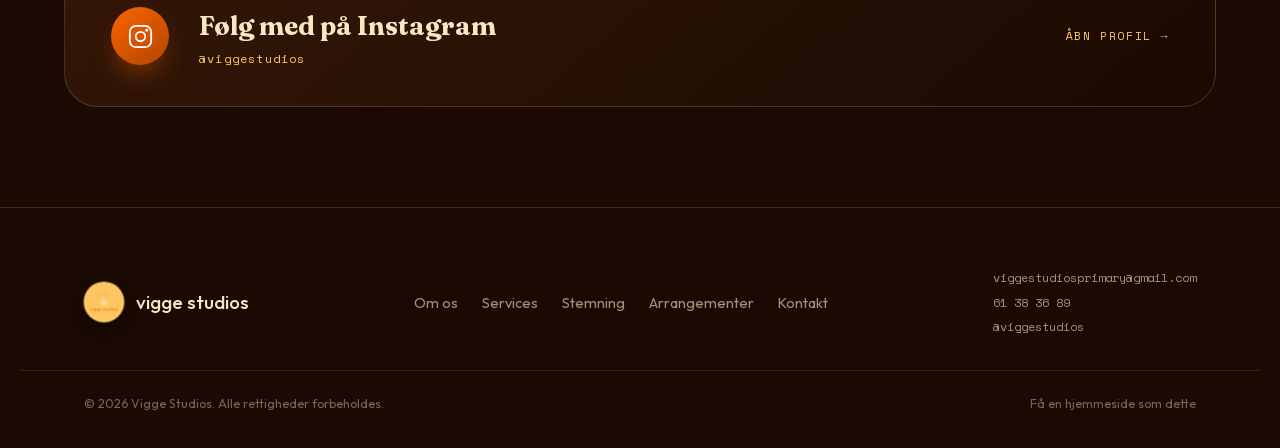
==== commit d384f0be: "Validering af formular, Mads' portræt, kun én DJ, og fonte hjem fra Google FORMULAR — kritisk. En HE" ====
--- a/index.html
+++ b/index.html
@@ -3,7 +3,7 @@
 <head>
 <meta charset="UTF-8">
 <meta name="viewport" content="width=device-width, initial-scale=1.0, viewport-fit=cover">
-<meta name="description" content="Vigge Studios leverer professionelle DJs samt udlejning af lyd, lys og røgmaskiner til private fester og erhvervsarrangementer.">
+<meta name="description" content="Vigge Studios leverer professionel DJ samt udlejning af lyd, lys og røgmaskiner til private fester og erhvervsarrangementer.">
 <meta name="theme-color" content="#1A0A03">
 
 <!-- Siden svarer på både www, apex og github.io. Uden canonical
@@ -14,7 +14,7 @@
 <!-- og:image SKAL være absolut. Med en relativ sti viser Facebook,
      LinkedIn og WhatsApp ingenting når linket deles. -->
 <meta property="og:title" content="Vigge Studios | DJ, lyd, lys og events">
-<meta property="og:description" content="Professionelle DJs samt lyd, lys og røgmaskiner til private fester og erhvervsarrangementer.">
+<meta property="og:description" content="Professionel DJ samt lyd, lys og røgmaskiner til private fester og erhvervsarrangementer.">
 <meta property="og:type" content="website">
 <meta property="og:url" content="https://www.viggestudios.com/">
 <meta property="og:site_name" content="Vigge Studios">
@@ -23,15 +23,13 @@
 <meta property="og:image:alt" content="Vigge Studios – DJ-opsætning med lys til fest">
 <meta name="twitter:card" content="summary_large_image">
 <meta name="twitter:title" content="Vigge Studios | DJ, lyd, lys og events">
-<meta name="twitter:description" content="Professionelle DJs samt lyd, lys og røgmaskiner til private fester og erhvervsarrangementer.">
+<meta name="twitter:description" content="Professionel DJ samt lyd, lys og røgmaskiner til private fester og erhvervsarrangementer.">
 <meta name="twitter:image" content="https://www.viggestudios.com/assets/strandbar.jpeg">
 
 <title>Vigge Studios | DJ, lyd, lys og events</title>
 
 <link rel="icon" type="image/png" href="assets/vigge-studios-logo.png">
-<link rel="preconnect" href="https://fonts.googleapis.com">
-<link rel="preconnect" href="https://fonts.gstatic.com" crossorigin>
-<link href="https://fonts.googleapis.com/css2?family=Fraunces:ital,opsz,wght@0,9..144,500;0,9..144,700;1,9..144,500&family=Outfit:wght@300;400;500;600;700&family=Space+Mono:wght@400;700&display=swap" rel="stylesheet">
+<link rel="stylesheet" href="assets/fonts.css">
 <link rel="stylesheet" href="styles.css">
 
 <script type="application/ld+json">
@@ -41,7 +39,7 @@
   "@id": "https://www.viggestudios.com/#virksomhed",
   "name": "Vigge Studios",
   "url": "https://www.viggestudios.com/",
-  "description": "Professionelle DJs samt udlejning af lyd, lys og røgmaskiner til private fester og erhvervsarrangementer.",
+  "description": "Professionel DJ samt udlejning af lyd, lys og røgmaskiner til private fester og erhvervsarrangementer.",
   "email": "viggestudiosprimary@gmail.com",
   "telephone": "+4561383689",
   "image": "https://www.viggestudios.com/assets/strandbar.jpeg",
@@ -63,7 +61,7 @@
     "availableLanguage": "da"
   },
   "makesOffer": [
-    { "@type": "Offer", "itemOffered": { "@type": "Service", "name": "Professionelle DJs",
+    { "@type": "Offer", "itemOffered": { "@type": "Service", "name": "Professionel DJ",
       "description": "Musikken tilpasses gæsterne, stedet og stemningen på dansegulvet." } },
     { "@type": "Offer", "itemOffered": { "@type": "Service", "name": "Lydudstyr",
       "description": "Lydanlæg til private fester og erhvervsarrangementer i forskellige størrelser." } },
@@ -159,7 +157,7 @@
       </h1>
 
       <p class="hero-text">
-        Professionelle DJs samt udlejning af lyd, lys og røgmaskiner til private
+        Professionel DJ samt udlejning af lyd, lys og røgmaskiner til private
         fester og erhvervsarrangementer.
       </p>
 
@@ -197,7 +195,7 @@
         <h2 class="h2">En samlet løsning<br>til en <em>vellykket fest</em></h2>
         <p class="lead">
           Vigge Studios hjælper private og virksomheder med at skabe den rette
-          stemning. Vi kombinerer professionelle DJs med lyd, lys og røgmaskiner,
+          stemning. Vi kombinerer professionel DJ med lyd, lys og røgmaskiner,
           så festen både lyder og ser godt ud.
         </p>
         <p class="body">
@@ -213,9 +211,18 @@
           drev ham til at starte virksomheden.
         </p>
 
+        <figure class="owner-card" data-reveal>
+          <img src="assets/mads.jpg" width="72" height="72" loading="lazy" decoding="async"
+               alt="Mads Vigge Sølling Ørnbo, DJ og indehaver af Vigge Studios">
+          <figcaption>
+            <b>Mads</b>
+            <span>DJ og indehaver</span>
+          </figcaption>
+        </figure>
+
         <p class="body">
           Vigge Studios kombinerer en professionel og luksuriøs oplevelse med
-          personlig kontakt og tilbyder lyd, lys, røg, DJs og bartender&shy;muligheder.
+          personlig kontakt og tilbyder lyd, lys, røg, DJ og bartender&shy;muligheder.
         </p>
 
         <ul class="tick-list">
@@ -257,7 +264,7 @@
         <article class="service" data-reveal data-prop="turntable">
           <div class="service-copy">
             <span class="service-no">01</span>
-            <h3>Professionelle DJs</h3>
+            <h3>Professionel DJ</h3>
             <p>Musikken tilpasses gæsterne, stedet og stemningen på dansegulvet.</p>
           </div>
           <div class="service-prop">
@@ -367,7 +374,7 @@
       </div>
 
       <p class="service-note" data-reveal>
-        Til festivaler og natklubber leverer Vigge Studios professionelle DJs.
+        Til festivaler og natklubber leverer Vigge Studios professionel DJ.
         Lyd-, lys- og røgløsninger tilbydes til private arrangementer og firmaevents.
       </p>
     </div>
@@ -462,7 +469,7 @@
 
       <div class="why-grid">
         <div class="why-card" data-reveal><strong>01</strong><p>Fleksible løsninger tilpasset jeres arrangement</p></div>
-        <div class="why-card" data-reveal><strong>02</strong><p>Professionelle DJs med blik for publikum</p></div>
+        <div class="why-card" data-reveal><strong>02</strong><p>Professionel DJ med blik for publikum</p></div>
         <div class="why-card" data-reveal><strong>03</strong><p>Udstyr samlet i én løsning</p></div>
         <div class="why-card" data-reveal><strong>04</strong><p>Direkte og personlig kontakt</p></div>
       </div>
--- a/assets/fonts.css
+++ b/assets/fonts.css
@@ -0,0 +1,185 @@
+/* Fontene hostes lokalt. Hentet fra Googles CDN sender den besøgendes
+   IP-adresse til Google ved hvert sidevisning — en tredjepartsoverførsel
+   der hverken er nødvendig eller ønsket, og som ville skulle nævnes i
+   privatlivspolitikken. Lokalt er der ingen ekstern forbindelse, og
+   siden loader hurtigere. Kun latin + latin-ext; dansk bruger ikke mere. */
+
+@font-face {
+  font-family: 'Fraunces';
+  font-style: italic;
+  font-weight: 500;
+  font-display: swap;
+  src: url(fonts/fraunces-latin-ext-0.woff2) format('woff2');
+  unicode-range: U+0100-02BA, U+02BD-02C5, U+02C7-02CC, U+02CE-02D7, U+02DD-02FF, U+0304, U+0308, U+0329, U+1D00-1DBF, U+1E00-1E9F, U+1EF2-1EFF, U+2020, U+20A0-20AB, U+20AD-20C0, U+2113, U+2C60-2C7F, U+A720-A7FF;
+}
+
+@font-face {
+  font-family: 'Fraunces';
+  font-style: italic;
+  font-weight: 500;
+  font-display: swap;
+  src: url(fonts/fraunces-latin-1.woff2) format('woff2');
+  unicode-range: U+0000-00FF, U+0131, U+0152-0153, U+02BB-02BC, U+02C6, U+02DA, U+02DC, U+0304, U+0308, U+0329, U+2000-206F, U+20AC, U+2122, U+2191, U+2193, U+2212, U+2215, U+FEFF, U+FFFD;
+}
+
+@font-face {
+  font-family: 'Fraunces';
+  font-style: normal;
+  font-weight: 500;
+  font-display: swap;
+  src: url(fonts/fraunces-latin-ext-2.woff2) format('woff2');
+  unicode-range: U+0100-02BA, U+02BD-02C5, U+02C7-02CC, U+02CE-02D7, U+02DD-02FF, U+0304, U+0308, U+0329, U+1D00-1DBF, U+1E00-1E9F, U+1EF2-1EFF, U+2020, U+20A0-20AB, U+20AD-20C0, U+2113, U+2C60-2C7F, U+A720-A7FF;
+}
+
+@font-face {
+  font-family: 'Fraunces';
+  font-style: normal;
+  font-weight: 500;
+  font-display: swap;
+  src: url(fonts/fraunces-latin-3.woff2) format('woff2');
+  unicode-range: U+0000-00FF, U+0131, U+0152-0153, U+02BB-02BC, U+02C6, U+02DA, U+02DC, U+0304, U+0308, U+0329, U+2000-206F, U+20AC, U+2122, U+2191, U+2193, U+2212, U+2215, U+FEFF, U+FFFD;
+}
+
+@font-face {
+  font-family: 'Fraunces';
+  font-style: normal;
+  font-weight: 700;
+  font-display: swap;
+  src: url(fonts/fraunces-latin-ext-2.woff2) format('woff2');
+  unicode-range: U+0100-02BA, U+02BD-02C5, U+02C7-02CC, U+02CE-02D7, U+02DD-02FF, U+0304, U+0308, U+0329, U+1D00-1DBF, U+1E00-1E9F, U+1EF2-1EFF, U+2020, U+20A0-20AB, U+20AD-20C0, U+2113, U+2C60-2C7F, U+A720-A7FF;
+}
+
+@font-face {
+  font-family: 'Fraunces';
+  font-style: normal;
+  font-weight: 700;
+  font-display: swap;
+  src: url(fonts/fraunces-latin-3.woff2) format('woff2');
+  unicode-range: U+0000-00FF, U+0131, U+0152-0153, U+02BB-02BC, U+02C6, U+02DA, U+02DC, U+0304, U+0308, U+0329, U+2000-206F, U+20AC, U+2122, U+2191, U+2193, U+2212, U+2215, U+FEFF, U+FFFD;
+}
+
+@font-face {
+  font-family: 'Outfit';
+  font-style: normal;
+  font-weight: 300;
+  font-display: swap;
+  src: url(fonts/outfit-latin-ext-4.woff2) format('woff2');
+  unicode-range: U+0100-02BA, U+02BD-02C5, U+02C7-02CC, U+02CE-02D7, U+02DD-02FF, U+0304, U+0308, U+0329, U+1D00-1DBF, U+1E00-1E9F, U+1EF2-1EFF, U+2020, U+20A0-20AB, U+20AD-20C0, U+2113, U+2C60-2C7F, U+A720-A7FF;
+}
+
+@font-face {
+  font-family: 'Outfit';
+  font-style: normal;
+  font-weight: 300;
+  font-display: swap;
+  src: url(fonts/outfit-latin-5.woff2) format('woff2');
+  unicode-range: U+0000-00FF, U+0131, U+0152-0153, U+02BB-02BC, U+02C6, U+02DA, U+02DC, U+0304, U+0308, U+0329, U+2000-206F, U+20AC, U+2122, U+2191, U+2193, U+2212, U+2215, U+FEFF, U+FFFD;
+}
+
+@font-face {
+  font-family: 'Outfit';
+  font-style: normal;
+  font-weight: 400;
+  font-display: swap;
+  src: url(fonts/outfit-latin-ext-4.woff2) format('woff2');
+  unicode-range: U+0100-02BA, U+02BD-02C5, U+02C7-02CC, U+02CE-02D7, U+02DD-02FF, U+0304, U+0308, U+0329, U+1D00-1DBF, U+1E00-1E9F, U+1EF2-1EFF, U+2020, U+20A0-20AB, U+20AD-20C0, U+2113, U+2C60-2C7F, U+A720-A7FF;
+}
+
+@font-face {
+  font-family: 'Outfit';
+  font-style: normal;
+  font-weight: 400;
+  font-display: swap;
+  src: url(fonts/outfit-latin-5.woff2) format('woff2');
+  unicode-range: U+0000-00FF, U+0131, U+0152-0153, U+02BB-02BC, U+02C6, U+02DA, U+02DC, U+0304, U+0308, U+0329, U+2000-206F, U+20AC, U+2122, U+2191, U+2193, U+2212, U+2215, U+FEFF, U+FFFD;
+}
+
+@font-face {
+  font-family: 'Outfit';
+  font-style: normal;
+  font-weight: 500;
+  font-display: swap;
+  src: url(fonts/outfit-latin-ext-4.woff2) format('woff2');
+  unicode-range: U+0100-02BA, U+02BD-02C5, U+02C7-02CC, U+02CE-02D7, U+02DD-02FF, U+0304, U+0308, U+0329, U+1D00-1DBF, U+1E00-1E9F, U+1EF2-1EFF, U+2020, U+20A0-20AB, U+20AD-20C0, U+2113, U+2C60-2C7F, U+A720-A7FF;
+}
+
+@font-face {
+  font-family: 'Outfit';
+  font-style: normal;
+  font-weight: 500;
+  font-display: swap;
+  src: url(fonts/outfit-latin-5.woff2) format('woff2');
+  unicode-range: U+0000-00FF, U+0131, U+0152-0153, U+02BB-02BC, U+02C6, U+02DA, U+02DC, U+0304, U+0308, U+0329, U+2000-206F, U+20AC, U+2122, U+2191, U+2193, U+2212, U+2215, U+FEFF, U+FFFD;
+}
+
+@font-face {
+  font-family: 'Outfit';
+  font-style: normal;
+  font-weight: 600;
+  font-display: swap;
+  src: url(fonts/outfit-latin-ext-4.woff2) format('woff2');
+  unicode-range: U+0100-02BA, U+02BD-02C5, U+02C7-02CC, U+02CE-02D7, U+02DD-02FF, U+0304, U+0308, U+0329, U+1D00-1DBF, U+1E00-1E9F, U+1EF2-1EFF, U+2020, U+20A0-20AB, U+20AD-20C0, U+2113, U+2C60-2C7F, U+A720-A7FF;
+}
+
+@font-face {
+  font-family: 'Outfit';
+  font-style: normal;
+  font-weight: 600;
+  font-display: swap;
+  src: url(fonts/outfit-latin-5.woff2) format('woff2');
+  unicode-range: U+0000-00FF, U+0131, U+0152-0153, U+02BB-02BC, U+02C6, U+02DA, U+02DC, U+0304, U+0308, U+0329, U+2000-206F, U+20AC, U+2122, U+2191, U+2193, U+2212, U+2215, U+FEFF, U+FFFD;
+}
+
+@font-face {
+  font-family: 'Outfit';
+  font-style: normal;
+  font-weight: 700;
+  font-display: swap;
+  src: url(fonts/outfit-latin-ext-4.woff2) format('woff2');
+  unicode-range: U+0100-02BA, U+02BD-02C5, U+02C7-02CC, U+02CE-02D7, U+02DD-02FF, U+0304, U+0308, U+0329, U+1D00-1DBF, U+1E00-1E9F, U+1EF2-1EFF, U+2020, U+20A0-20AB, U+20AD-20C0, U+2113, U+2C60-2C7F, U+A720-A7FF;
+}
+
+@font-face {
+  font-family: 'Outfit';
+  font-style: normal;
+  font-weight: 700;
+  font-display: swap;
+  src: url(fonts/outfit-latin-5.woff2) format('woff2');
+  unicode-range: U+0000-00FF, U+0131, U+0152-0153, U+02BB-02BC, U+02C6, U+02DA, U+02DC, U+0304, U+0308, U+0329, U+2000-206F, U+20AC, U+2122, U+2191, U+2193, U+2212, U+2215, U+FEFF, U+FFFD;
+}
+
+@font-face {
+  font-family: 'Space Mono';
+  font-style: normal;
+  font-weight: 400;
+  font-display: swap;
+  src: url(fonts/space-mono-latin-ext-6.woff2) format('woff2');
+  unicode-range: U+0100-02BA, U+02BD-02C5, U+02C7-02CC, U+02CE-02D7, U+02DD-02FF, U+0304, U+0308, U+0329, U+1D00-1DBF, U+1E00-1E9F, U+1EF2-1EFF, U+2020, U+20A0-20AB, U+20AD-20C0, U+2113, U+2C60-2C7F, U+A720-A7FF;
+}
+
+@font-face {
+  font-family: 'Space Mono';
+  font-style: normal;
+  font-weight: 400;
+  font-display: swap;
+  src: url(fonts/space-mono-latin-7.woff2) format('woff2');
+  unicode-range: U+0000-00FF, U+0131, U+0152-0153, U+02BB-02BC, U+02C6, U+02DA, U+02DC, U+0304, U+0308, U+0329, U+2000-206F, U+20AC, U+2122, U+2191, U+2193, U+2212, U+2215, U+FEFF, U+FFFD;
+}
+
+@font-face {
+  font-family: 'Space Mono';
+  font-style: normal;
+  font-weight: 700;
+  font-display: swap;
+  src: url(fonts/space-mono-latin-ext-8.woff2) format('woff2');
+  unicode-range: U+0100-02BA, U+02BD-02C5, U+02C7-02CC, U+02CE-02D7, U+02DD-02FF, U+0304, U+0308, U+0329, U+1D00-1DBF, U+1E00-1E9F, U+1EF2-1EFF, U+2020, U+20A0-20AB, U+20AD-20C0, U+2113, U+2C60-2C7F, U+A720-A7FF;
+}
+
+@font-face {
+  font-family: 'Space Mono';
+  font-style: normal;
+  font-weight: 700;
+  font-display: swap;
+  src: url(fonts/space-mono-latin-9.woff2) format('woff2');
+  unicode-range: U+0000-00FF, U+0131, U+0152-0153, U+02BB-02BC, U+02C6, U+02DA, U+02DC, U+0304, U+0308, U+0329, U+2000-206F, U+20AC, U+2122, U+2191, U+2193, U+2212, U+2215, U+FEFF, U+FFFD;
+}
--- a/styles.css
+++ b/styles.css
@@ -600,6 +600,28 @@
   color: var(--text-soft); background: rgba(255,255,255,0.5);
 }
 
+/* Ejerkort: et rigtigt ansigt på manden bag firmaet. En privat kunde
+   skal overlade sit bryllup til en fremmed, og et navn med et ansigt
+   vejer tungere end nogen formulering. object-position frame'er ansigtet
+   uden at billedfilen skal beskæres. */
+.owner-card {
+  margin: 26px 0 0; padding: 12px 24px 12px 12px;
+  display: inline-flex; align-items: center; gap: 16px;
+  border: 1px solid var(--line); border-radius: 999px;
+  background: rgba(255, 255, 255, 0.55);
+}
+.owner-card img {
+  width: 72px; height: 72px; border-radius: 50%;
+  object-fit: cover; object-position: 50% 50%;
+  box-shadow: 0 0 0 2px rgba(252, 198, 98, 0.55);
+}
+.owner-card figcaption { display: grid; gap: 3px; }
+.owner-card b { font-family: var(--font-display); font-size: 21px; font-weight: 700; color: var(--text); line-height: 1; }
+.owner-card span {
+  font-family: var(--font-mono); font-size: 11.5px; letter-spacing: 0.14em;
+  text-transform: uppercase; color: var(--text-soft);
+}
+
 .about-visual { position: relative; }
 .tilt-card {
   position: relative; margin: 0;
@@ -1145,9 +1167,11 @@
 }
 .field-row { display: grid; grid-template-columns: 1fr 1fr; gap: 16px; }
 .field { display: grid; gap: 8px; margin: 0; padding: 0; border: 0; }
+/* Labels stod på 10px med alpha 0.6 — for småt og for svagt til at læse
+   på en telefon i dagslys, på præcis det element hvor bookingen sker. */
 .field > span, .field legend > span {
-  font-family: var(--font-mono); font-size: 10px; letter-spacing: 0.16em; text-transform: uppercase;
-  color: rgba(247, 231, 196, 0.6);
+  font-family: var(--font-mono); font-size: 12.5px; letter-spacing: 0.14em; text-transform: uppercase;
+  color: rgba(247, 231, 196, 0.84);
 }
 .field legend { padding: 0; margin-bottom: 8px; }
 
@@ -1155,10 +1179,13 @@
   width: 100%;
   padding: 14px 16px;
   border-radius: var(--r-sm);
-  border: 1px solid rgba(252, 198, 98, 0.2);
-  background: rgba(26, 10, 3, 0.5);
+  /* Felterne var MØRKERE end kortet de ligger på (0,5 sort mod en brun
+     gradient) med en kant på ca. 1,3:1 — de læstes slet ikke som felter.
+     Nu et lyst slør og en tydelig kant, så de træder frem. */
+  border: 1px solid rgba(252, 198, 98, 0.5);
+  background: rgba(255, 249, 213, 0.08);
   color: var(--night-text);
-  font-size: 15.5px;
+  font-size: 16px;
   transition: border-color 0.35s, background 0.35s, box-shadow 0.35s;
   appearance: none;
   -webkit-appearance: none;
@@ -1203,10 +1230,20 @@
 }
 .pick-item input:focus-visible + span { outline: 2px solid var(--yellow); outline-offset: 2px; }
 
+/* Stod på 10,5px med alpha 0,42 ≈ 3,5:1 og dumpede dermed WCAG 4,5:1.
+   Det er teksten der fortæller kunden hvad der sker med hendes data. */
 .form-foot {
   margin: 2px 0 0; text-align: center;
-  font-family: var(--font-mono); font-size: 10.5px; letter-spacing: 0.06em;
-  color: rgba(247, 231, 196, 0.42);
+  font-family: var(--font-mono); font-size: 13px; letter-spacing: 0.05em; line-height: 1.6;
+  color: rgba(247, 231, 196, 0.74);
+}
+
+/* Feltet der mangler, markeres tydeligt — men i husets varme røde,
+   ikke browserens skrigende standardrød. */
+.field input.is-invalid, .field select.is-invalid, .field textarea.is-invalid {
+  border-color: var(--orange);
+  background: rgba(252, 100, 0, 0.1);
+  box-shadow: 0 0 0 3px rgba(252, 100, 0, 0.16);
 }
 
 /* spamfælde — skal være usynlig for mennesker, men ikke
@@ -1968,6 +2005,19 @@
 }
 .legal-wrap p { margin: 0 0 16px; color: rgba(247, 231, 196, 0.82); }
 .legal-wrap a { color: var(--yellow); }
+.legal-list {
+  margin: 0 0 20px; padding: 0; list-style: none;
+  display: grid; gap: 12px;
+}
+.legal-list li {
+  position: relative; padding-left: 22px;
+  color: rgba(247, 231, 196, 0.82); line-height: 1.7;
+}
+.legal-list li::before {
+  content: ""; position: absolute; left: 2px; top: 11px;
+  width: 7px; height: 7px; border-radius: 50%; background: var(--yellow);
+}
+.legal-list b { color: var(--night-text); font-weight: 600; }
 .legal-todo {
   padding: 1px 7px; border-radius: var(--r-sm);
   background: rgba(252, 100, 0, 0.16); color: var(--yellow-lt);
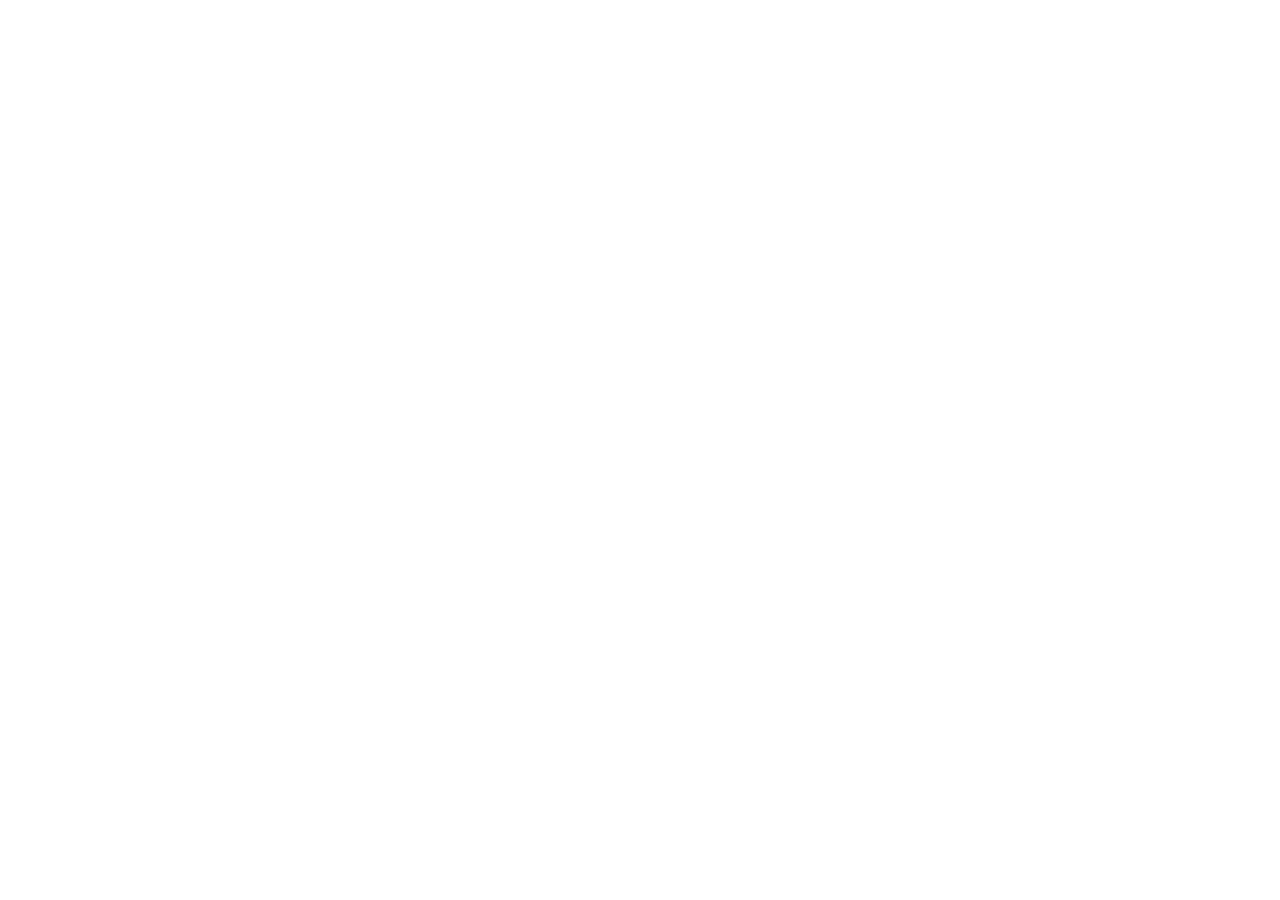
==== commit 1608724c: "CVR og adresse ind, plus https-omdirigering indtil fluebenet kan sættes Mads har fået CVR, og oplysn" ====
--- a/index.html
+++ b/index.html
@@ -5,6 +5,20 @@
 <meta name="viewport" content="width=device-width, initial-scale=1.0, viewport-fit=cover">
 <meta name="description" content="Vigge Studios leverer professionel DJ samt udlejning af lyd, lys og røgmaskiner til private fester og erhvervsarrangementer.">
 <meta name="theme-color" content="#1A0A03">
+
+<script>
+  /* GitHub Pages' "Enforce HTTPS" kan først slås til når deres DNS-tjek
+     er færdigt, og indtil da omdirigeres http:// ikke. Flere netværk —
+     blandt andet skolenet — filtrerer eller advarer mod usikre sider,
+     hvilket får siden til at fremstå nede. Dette flytter over på https
+     med det samme. Kan fjernes når fluebenet er sat i repo-indstillingerne. */
+  (function () {
+    var v = location.hostname;
+    if (location.protocol === "http:" && v !== "localhost" && v !== "127.0.0.1") {
+      location.replace("https://" + location.host + location.pathname + location.search + location.hash);
+    }
+  })();
+</script>
 
 <!-- Siden svarer på både www, apex og github.io. Uden canonical
      tæller de som tre kopier af samme indhold. -->
@@ -44,6 +58,15 @@
   "telephone": "+4561383689",
   "image": "https://www.viggestudios.com/assets/strandbar.jpeg",
   "logo": "https://www.viggestudios.com/assets/vigge-studios-logo.png",
+  "legalName": "Vigge Studios v/ Mads Vigge Sølling Ørnbo",
+  "vatID": "DK46678044",
+  "address": {
+    "@type": "PostalAddress",
+    "streetAddress": "Nærumgårdsvej 112",
+    "postalCode": "2850",
+    "addressLocality": "Nærum",
+    "addressCountry": "DK"
+  },
   "sameAs": ["https://www.instagram.com/viggestudios/"],
   "areaServed": { "@type": "Country", "name": "Danmark" },
   "knowsLanguage": "da",
@@ -713,8 +736,13 @@
 
     <div class="footer-contact">
       <a href="mailto:viggestudiosprimary@gmail.com">viggestudiosprimary@gmail.com</a>
-      <a href="tel:+4561383689">61 38 36 89</a>
+      <a class="footer-tel" href="tel:+4561383689">61 38 36 89</a>
       <a href="https://instagram.com/viggestudios" target="_blank" rel="noopener noreferrer">@viggestudios</a>
+      <address class="footer-address">
+        Vigge Studios v/ Mads Vigge Sølling Ørnbo<br>
+        Nærumgårdsvej 112, 2850 Nærum<br>
+        CVR 46678044
+      </address>
     </div>
   </div>
 
--- a/styles.css
+++ b/styles.css
@@ -1448,12 +1448,21 @@
   border-bottom: 1px solid rgba(252, 198, 98, 0.12);
 }
 .footer-brand { display: inline-flex; align-items: center; gap: 12px; font-size: 19px; font-weight: 500; }
-.footer-nav { display: flex; flex-wrap: wrap; gap: 8px 24px; font-size: 14.5px; }
-.footer-nav a { color: var(--night-soft); transition: color 0.3s; }
+/* Målt i reviewet: footer-links var 23px høje og telefonnummeret stod
+   på 12px — begge langt under de 44px en tommel har brug for. Telefon
+   er den handling med højest hensigt når arrangementet nærmer sig,
+   så den får sin egen vægt. */
+.footer-nav { display: flex; flex-wrap: wrap; gap: 2px 22px; font-size: 15px; }
+.footer-nav a { display: inline-block; padding: 11px 0; color: var(--night-soft); transition: color 0.3s; }
 .footer-nav a:hover { color: var(--yellow); }
-.footer-contact { display: grid; gap: 5px; font-family: var(--font-mono); font-size: 12px; }
-.footer-contact a { color: var(--night-soft); transition: color 0.3s; }
+.footer-contact { display: grid; gap: 2px; font-family: var(--font-mono); font-size: 14px; }
+.footer-contact a { display: inline-block; padding: 10px 0; color: var(--night-soft); transition: color 0.3s; }
 .footer-contact a:hover { color: var(--yellow); }
+.footer-contact .footer-tel { font-size: 19px; letter-spacing: 0.04em; color: var(--yellow); }
+.footer-address {
+  margin-top: 14px; font-style: normal; line-height: 1.75;
+  font-size: 12.5px; color: rgba(247, 231, 196, 0.52);
+}
 
 .footer-bottom {
   padding-top: 22px;
